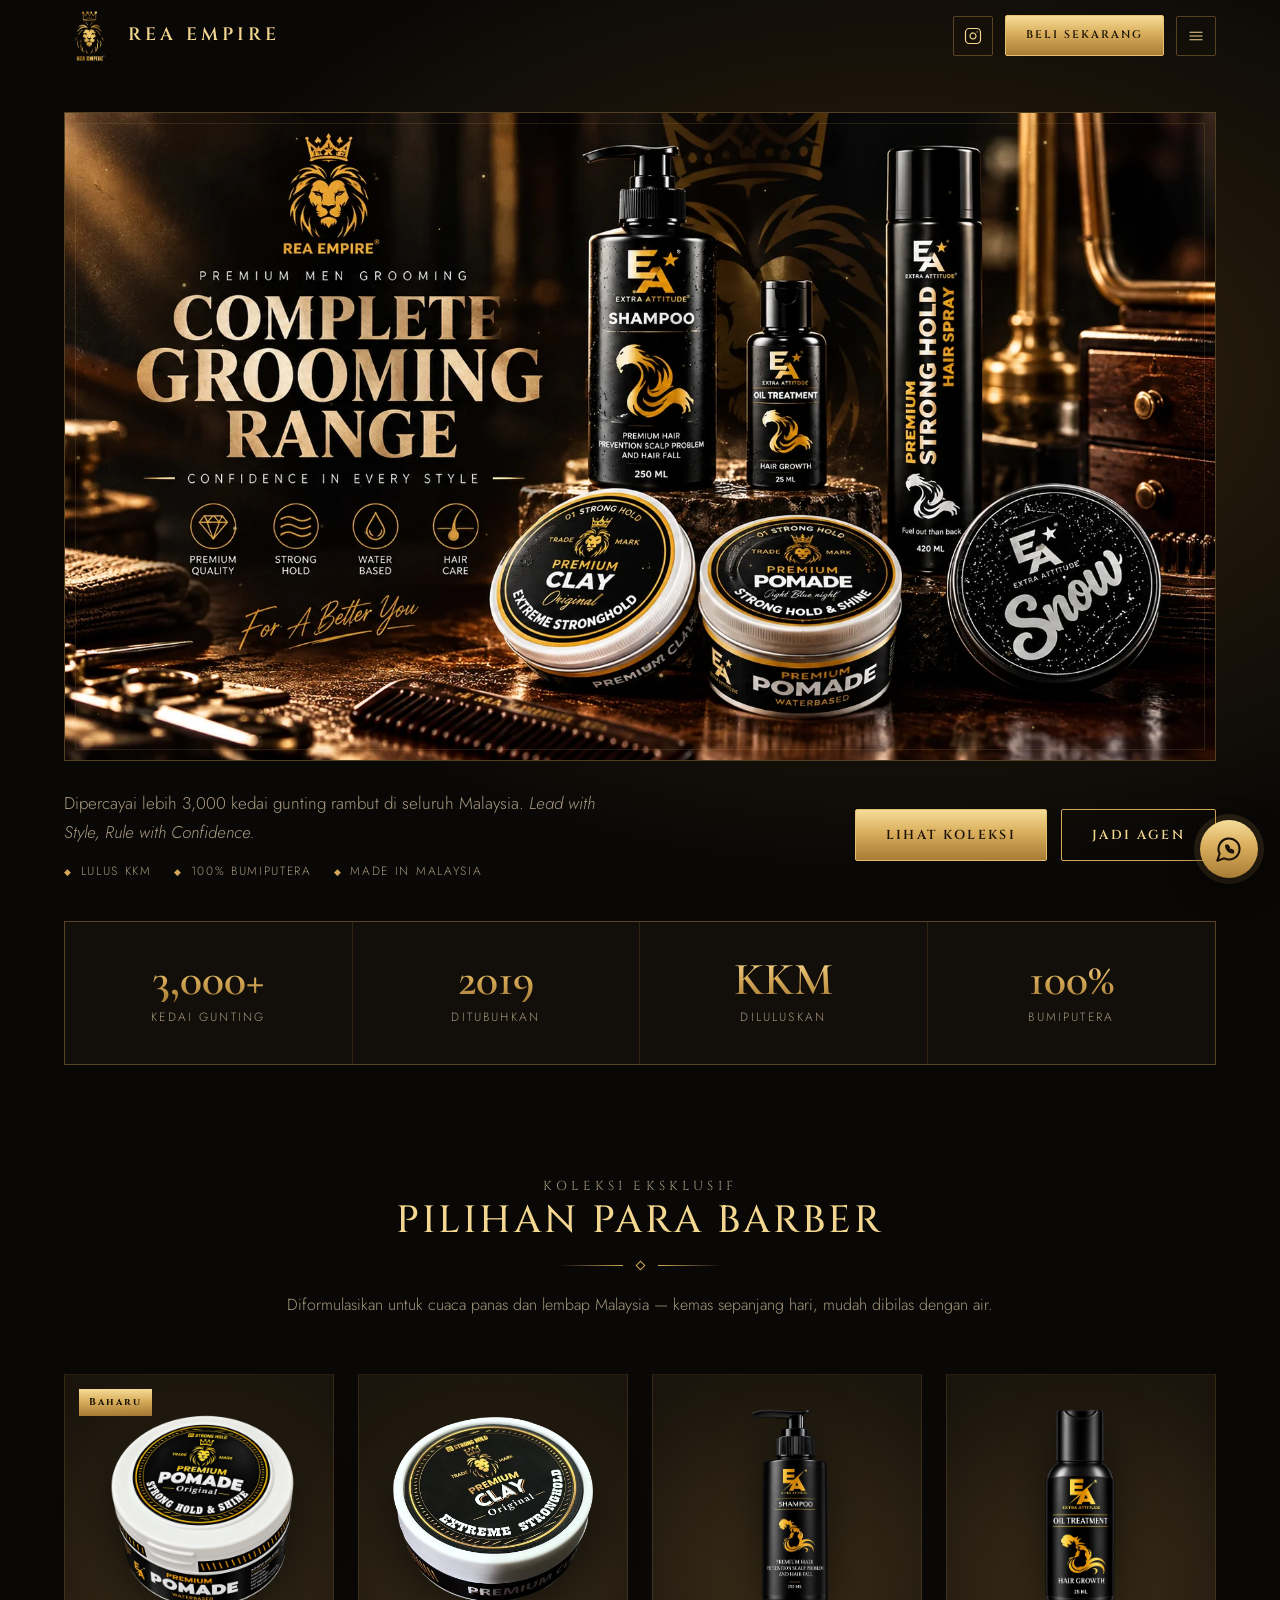
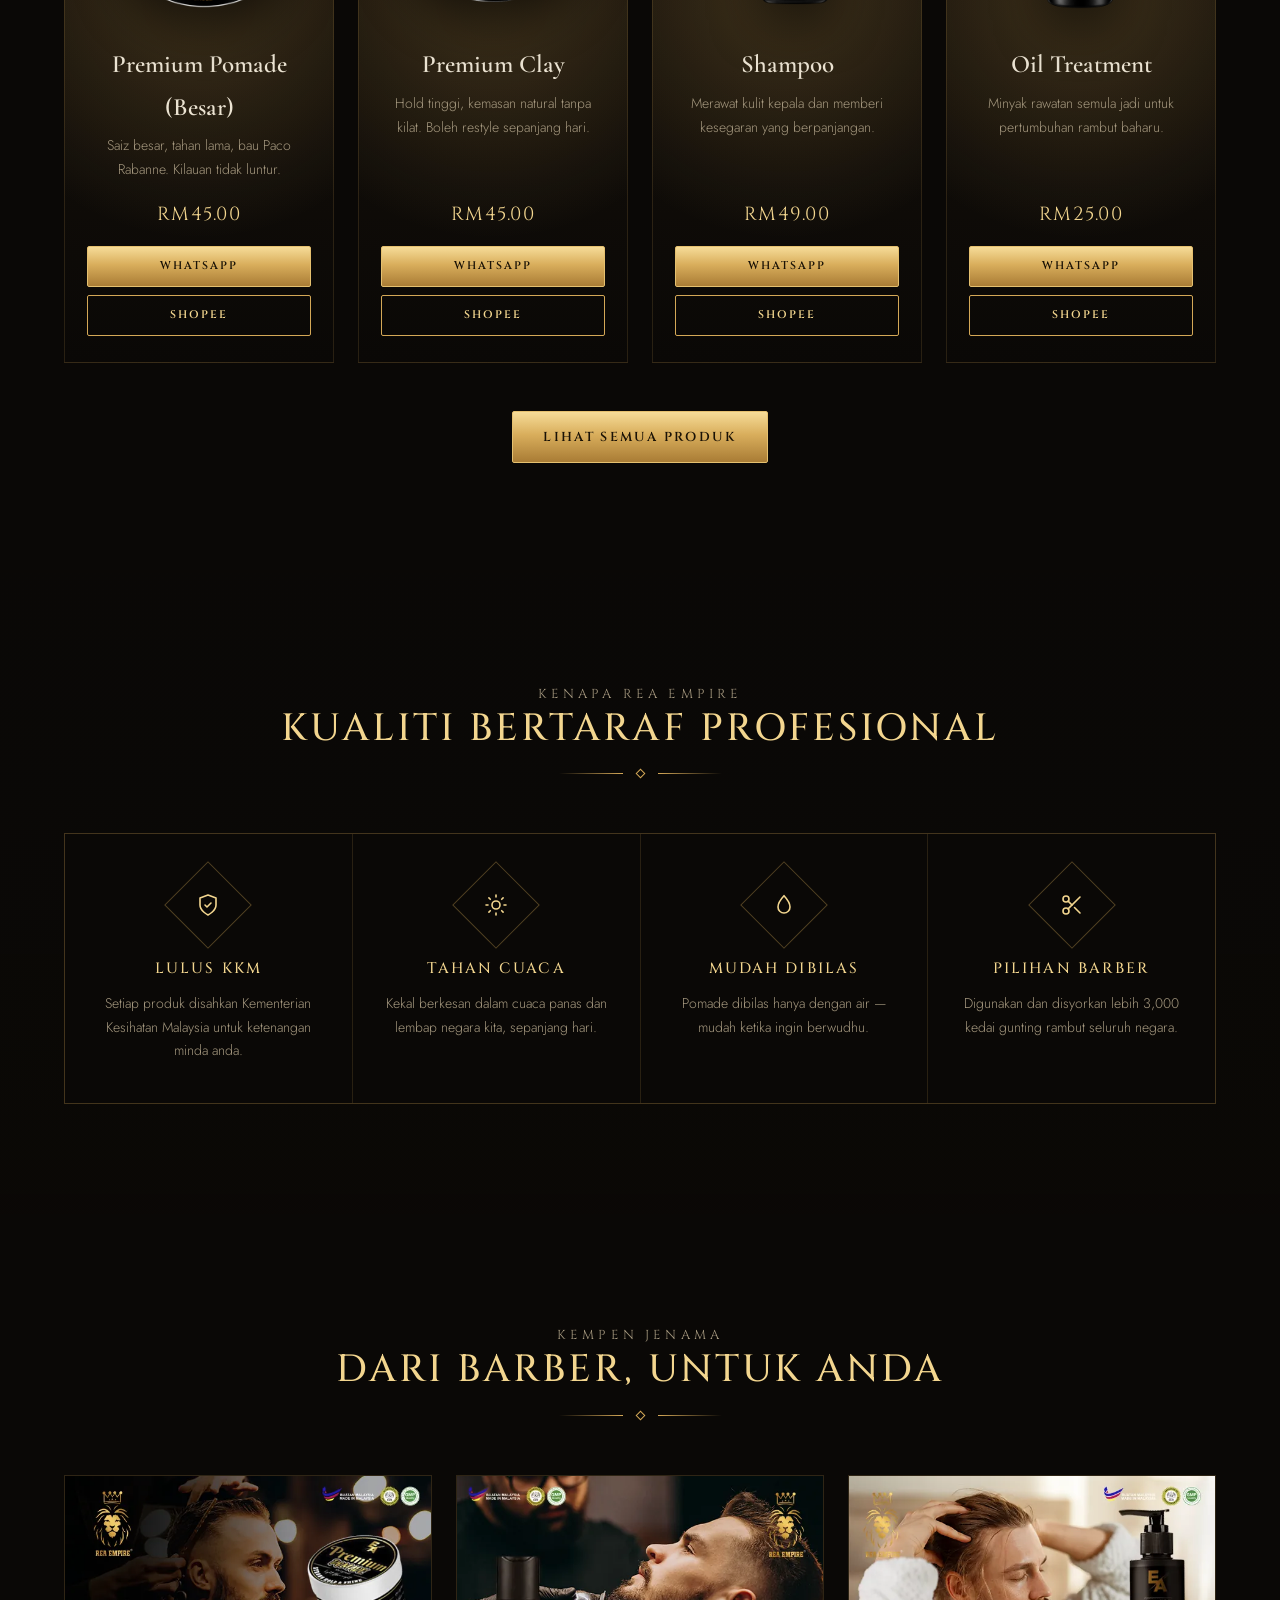
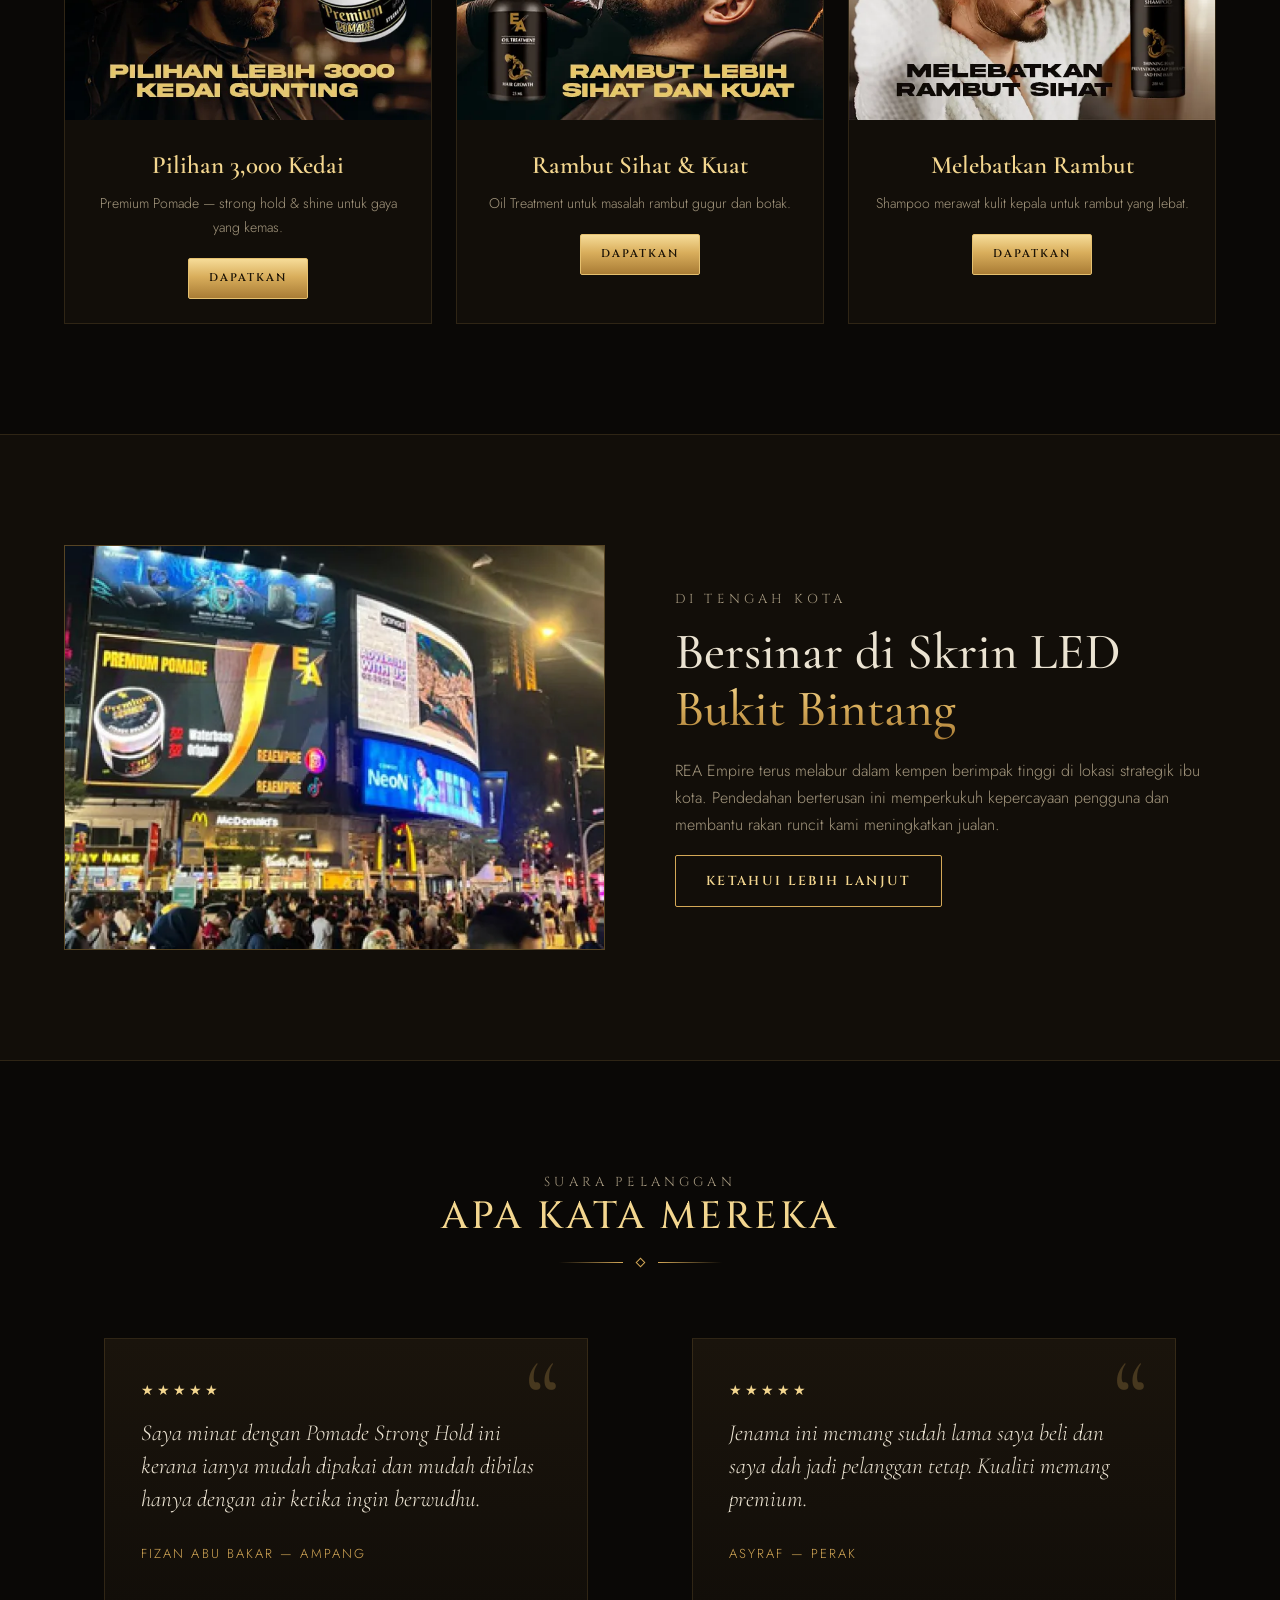
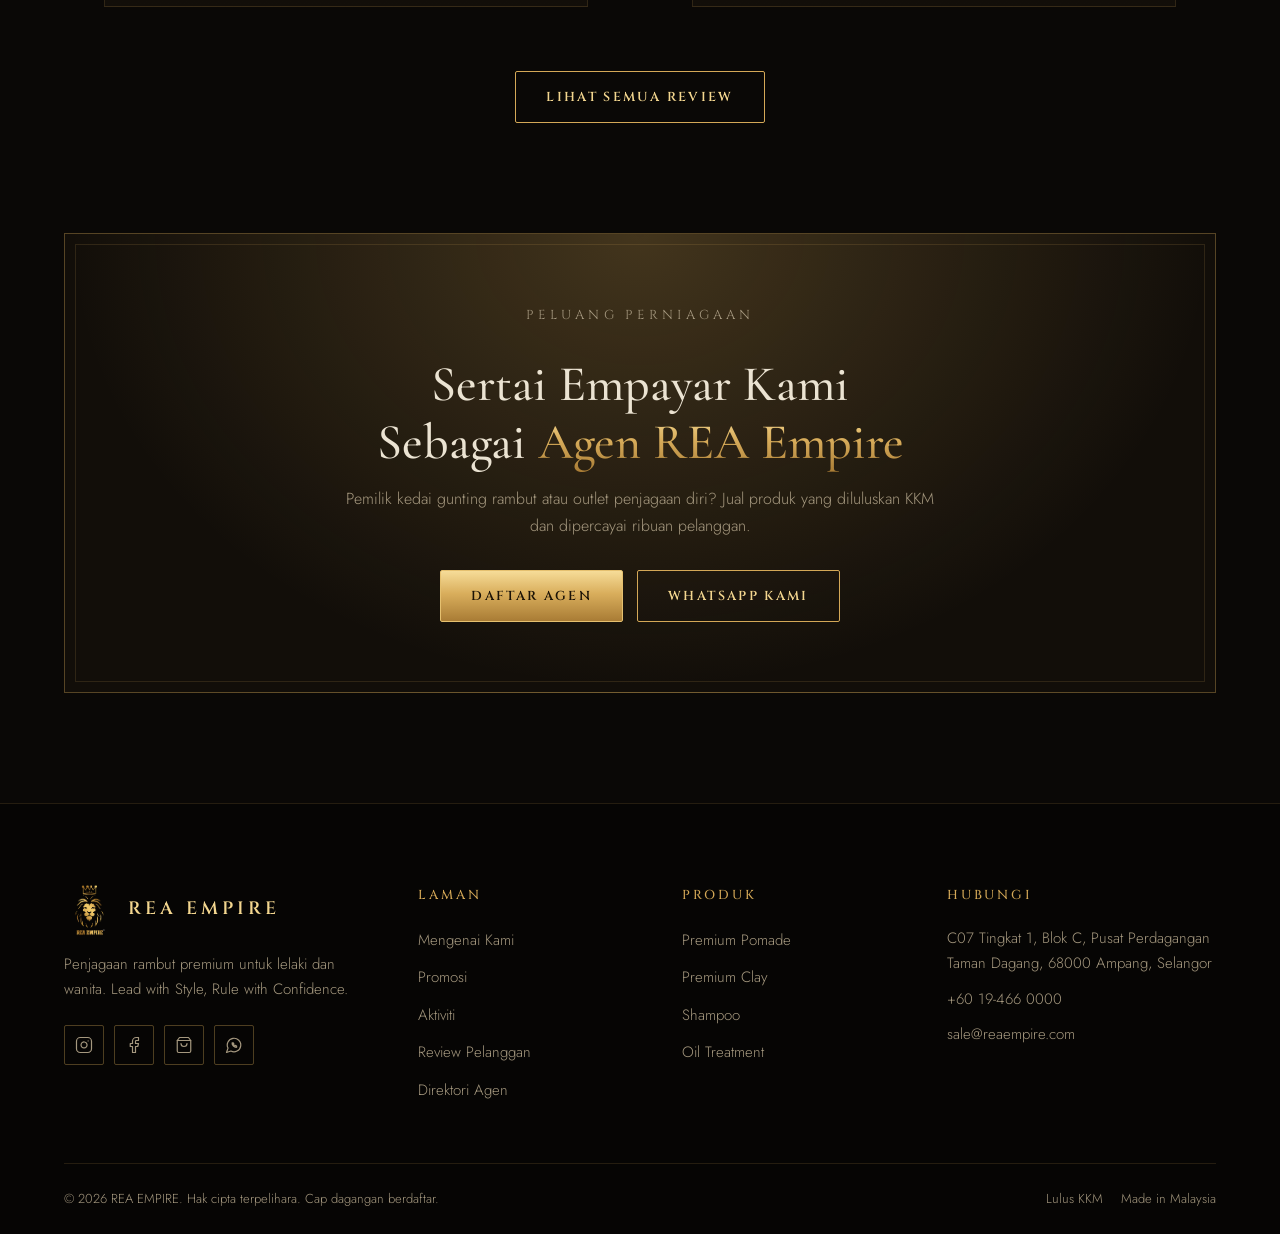
==== index.html @ 698d2e2b "Launch REA Empire luxury website Static black-and-gold site: 9 pages (Utama, Mengenai Kami, Produk, " ====
<!DOCTYPE html>
<html lang="ms">
<head>
  <meta charset="utf-8">
  <meta name="viewport" content="width=device-width, initial-scale=1">
  <title>REA Empire — Penjagaan Rambut Premium Lelaki &amp; Wanita</title>
  <meta name="description" content="REA Empire: pomade, clay, syampu dan minyak rawatan rambut premium, diluluskan KKM dan dipercayai lebih 3,000 kedai gunting rambut di seluruh Malaysia.">
  <meta property="og:type" content="website">
  <meta property="og:title" content="REA Empire — Lead with Style, Rule with Confidence">
  <meta property="og:description" content="Penjagaan rambut premium yang dipercayai lebih 3,000 kedai gunting rambut di seluruh Malaysia.">
  <meta property="og:image" content="https://rea-empire.vercel.app/assets/img/share-grooming-range.jpg">
  <meta property="og:image:width" content="1200">
  <meta property="og:image:height" content="675">
  <link rel="icon" href="assets/img/logo-transparent-01.webp">
  <link rel="preconnect" href="https://fonts.googleapis.com">
  <link rel="preconnect" href="https://fonts.gstatic.com" crossorigin>
  <link href="https://fonts.googleapis.com/css2?family=Cinzel:wght@400;500;600;700&family=Cormorant+Garamond:ital,wght@0,500;0,600;1,500&family=Jost:wght@300;400;500&display=swap" rel="stylesheet">
  <link rel="stylesheet" href="assets/css/style.css?v=17">
</head>
<body>
  <a class="skip-link" href="#main">Langkau ke kandungan</a>

  <header class="site-header">
    <div class="container header-inner">
      <a class="brand" href="index.html" aria-label="REA Empire — Laman Utama">
        <img src="assets/img/logo-transparent-01.webp" alt="" width="52" height="52">
        <span class="brand-name">REA EMPIRE</span>
      </a>
      <nav class="main-nav" aria-label="Menu utama">
        <ul>
          <li><a href="index.html">Utama</a></li>
          <li><a href="mengenai-kami.html">Mengenai Kami</a></li>
          <li><a href="produk.html">Produk</a></li>
          <li><a href="promosi.html">Promosi</a></li>
          <li><a href="aktiviti.html">Aktiviti</a></li>
          <li><a href="review-pelanggan.html">Review</a></li>
          <li><a href="direktori-agen.html">Agen</a></li>
          <li><a href="hubungikami.html">Hubungi</a></li>
        </ul>
      </nav>
      <div class="header-actions">
        <a class="icon-btn hide-sm" href="https://instagram.com/reaempire" target="_blank" rel="noopener" aria-label="Instagram">
          <svg viewBox="0 0 24 24" fill="none" stroke="currentColor" stroke-width="1.6" stroke-linecap="round" stroke-linejoin="round"><rect x="2" y="2" width="20" height="20" rx="5"/><path d="M16 11.37A4 4 0 1 1 12.63 8 4 4 0 0 1 16 11.37z"/><line x1="17.5" y1="6.5" x2="17.51" y2="6.5"/></svg>
        </a>
        <a class="btn btn-gold btn-sm hide-sm" href="produk.html">Beli Sekarang</a>
        <button class="icon-btn nav-toggle" aria-label="Buka menu" aria-expanded="false">
          <svg viewBox="0 0 24 24" fill="none" stroke="currentColor" stroke-width="1.6" stroke-linecap="round"><line x1="4" y1="7" x2="20" y2="7"/><line x1="4" y1="12" x2="20" y2="12"/><line x1="4" y1="17" x2="20" y2="17"/></svg>
        </button>
      </div>
    </div>
  </header>

  <main id="main">
    <!-- Hero -->
    <section class="hero">
      <div class="container">
        <h1 class="sr-only">REA Empire — Gaya Premium, Keyakinan Diraja</h1>
        <div class="hero-frame hero-poster">
          <img src="assets/img/hero-grooming-range.webp"
            srcset="assets/img/hero-grooming-range-900.webp 900w, assets/img/hero-grooming-range.webp 1672w"
            sizes="(max-width: 1248px) 100vw, 1200px" width="1672" height="941"
            alt="REA Empire Complete Grooming Range — Shampoo, Oil Treatment, Hair Spray, Premium Clay, Premium Pomade dan Snow" fetchpriority="high">
          <canvas class="sparkles" aria-hidden="true"></canvas>
        </div>
        <div class="hero-bar">
          <div>
            <p class="hero-lead">Dipercayai lebih 3,000 kedai gunting rambut di seluruh Malaysia. <em>Lead with Style, Rule with Confidence.</em></p>
            <div class="hero-badges">
              <span>Lulus KKM</span>
              <span>100% Bumiputera</span>
              <span>Made in Malaysia</span>
            </div>
          </div>
          <div class="hero-cta">
            <a class="btn btn-gold" href="produk.html">Lihat Koleksi</a>
            <a class="btn btn-outline" href="direktori-agen.html">Jadi Agen</a>
          </div>
        </div>
      </div>
    </section>

    <!-- Stats -->
    <div class="container stats-wrap">
      <div class="stats reveal">
        <div class="stat"><strong class="gold-text">3,000+</strong><span>Kedai Gunting</span></div>
        <div class="stat"><strong class="gold-text">2019</strong><span>Ditubuhkan</span></div>
        <div class="stat"><strong class="gold-text">KKM</strong><span>Diluluskan</span></div>
        <div class="stat"><strong class="gold-text">100%</strong><span>Bumiputera</span></div>
      </div>
    </div>

    <!-- Featured collection -->
    <section class="section">
      <div class="container">
        <div class="section-head reveal">
          <p class="eyebrow">Koleksi Eksklusif</p>
          <h2 class="section-title">Pilihan Para Barber</h2>
          <div class="divider"><span></span></div>
          <p>Diformulasikan untuk cuaca panas dan lembap Malaysia — kemas sepanjang hari, mudah dibilas dengan air.</p>
        </div>
        <div class="product-grid">
          <article class="product-card reveal">
            <span class="tag-new">Baharu</span>
            <div class="product-media"><img src="assets/img/products/premium-pomade-new.webp" alt="Premium Pomade (Besar)" loading="lazy"></div>
            <div class="product-body">
              <h3>Premium Pomade (Besar)</h3>
              <p>Saiz besar, tahan lama, bau Paco Rabanne. Kilauan tidak luntur.</p>
              <div class="price">RM45.00</div>
              <div class="buy-stack">
                <a class="btn btn-gold btn-sm" data-product="Premium Pomade (Besar)|RM45.00">WhatsApp</a>
                <a class="btn btn-outline btn-sm" href="https://shopee.com.my/reaempire" data-shopee="premium-pomade-new">Shopee</a>
              </div>
            </div>
          </article>
          <article class="product-card reveal">
            <div class="product-media"><img src="assets/img/products/ea-premium-clay.webp" alt="Premium Clay" loading="lazy"></div>
            <div class="product-body">
              <h3>Premium Clay</h3>
              <p>Hold tinggi, kemasan natural tanpa kilat. Boleh restyle sepanjang hari.</p>
              <div class="price">RM45.00</div>
              <div class="buy-stack">
                <a class="btn btn-gold btn-sm" data-product="Premium Clay|RM45.00">WhatsApp</a>
                <a class="btn btn-outline btn-sm" href="https://shopee.com.my/reaempire" data-shopee="ea-premium-clay">Shopee</a>
              </div>
            </div>
          </article>
          <article class="product-card reveal">
            <div class="product-media"><img src="assets/img/products/ea-shampoo.webp" alt="Shampoo" loading="lazy"></div>
            <div class="product-body">
              <h3>Shampoo</h3>
              <p>Merawat kulit kepala dan memberi kesegaran yang berpanjangan.</p>
              <div class="price">RM49.00</div>
              <div class="buy-stack">
                <a class="btn btn-gold btn-sm" data-product="Shampoo|RM49.00">WhatsApp</a>
                <a class="btn btn-outline btn-sm" href="https://shopee.com.my/reaempire" data-shopee="ea-shampoo">Shopee</a>
              </div>
            </div>
          </article>
          <article class="product-card reveal">
            <div class="product-media"><img src="assets/img/products/ea-oil-treatment.webp" alt="Oil Treatment" loading="lazy"></div>
            <div class="product-body">
              <h3>Oil Treatment</h3>
              <p>Minyak rawatan semula jadi untuk pertumbuhan rambut baharu.</p>
              <div class="price">RM25.00</div>
              <div class="buy-stack">
                <a class="btn btn-gold btn-sm" data-product="Oil Treatment|RM25.00">WhatsApp</a>
                <a class="btn btn-outline btn-sm" href="https://shopee.com.my/reaempire" data-shopee="ea-oil-treatment">Shopee</a>
              </div>
            </div>
          </article>
        </div>
        <div class="center mt-48"><a class="btn btn-gold" href="produk.html">Lihat Semua Produk</a></div>
      </div>
    </section>

    <!-- Why REA Empire -->
    <section class="section section-texture">
      <div class="container">
        <div class="section-head reveal">
          <p class="eyebrow">Kenapa REA Empire</p>
          <h2 class="section-title">Kualiti Bertaraf Profesional</h2>
          <div class="divider"><span></span></div>
        </div>
        <div class="features reveal">
          <div class="feature">
            <div class="feature-icon"><svg viewBox="0 0 24 24" fill="none" stroke="currentColor" stroke-width="1.6" stroke-linecap="round" stroke-linejoin="round"><path d="M12 22s8-4 8-10V5l-8-3-8 3v7c0 6 8 10 8 10z"/><path d="m9 12 2 2 4-4"/></svg></div>
            <h3>Lulus KKM</h3>
            <p>Setiap produk disahkan Kementerian Kesihatan Malaysia untuk ketenangan minda anda.</p>
          </div>
          <div class="feature">
            <div class="feature-icon"><svg viewBox="0 0 24 24" fill="none" stroke="currentColor" stroke-width="1.6" stroke-linecap="round" stroke-linejoin="round"><circle cx="12" cy="12" r="4"/><path d="M12 2v2M12 20v2M4.9 4.9l1.4 1.4M17.7 17.7l1.4 1.4M2 12h2M20 12h2M4.9 19.1l1.4-1.4M17.7 6.3l1.4-1.4"/></svg></div>
            <h3>Tahan Cuaca</h3>
            <p>Kekal berkesan dalam cuaca panas dan lembap negara kita, sepanjang hari.</p>
          </div>
          <div class="feature">
            <div class="feature-icon"><svg viewBox="0 0 24 24" fill="none" stroke="currentColor" stroke-width="1.6" stroke-linecap="round" stroke-linejoin="round"><path d="M12 2.7s6 6.4 6 11.3a6 6 0 0 1-12 0c0-4.9 6-11.3 6-11.3z"/></svg></div>
            <h3>Mudah Dibilas</h3>
            <p>Pomade dibilas hanya dengan air — mudah ketika ingin berwudhu.</p>
          </div>
          <div class="feature">
            <div class="feature-icon"><svg viewBox="0 0 24 24" fill="none" stroke="currentColor" stroke-width="1.6" stroke-linecap="round" stroke-linejoin="round"><circle cx="6" cy="6" r="3"/><circle cx="6" cy="18" r="3"/><line x1="20" y1="4" x2="8.1" y2="15.9"/><line x1="14.5" y1="14.5" x2="20" y2="20"/><line x1="8.1" y1="8.1" x2="12" y2="12"/></svg></div>
            <h3>Pilihan Barber</h3>
            <p>Digunakan dan disyorkan lebih 3,000 kedai gunting rambut seluruh negara.</p>
          </div>
        </div>
      </div>
    </section>

    <!-- Campaign showcase -->
    <section class="section">
      <div class="container">
        <div class="section-head reveal">
          <p class="eyebrow">Kempen Jenama</p>
          <h2 class="section-title">Dari Barber, Untuk Anda</h2>
          <div class="divider"><span></span></div>
        </div>
        <div class="showcase-grid">
          <article class="tile reveal">
            <div class="tile-media"><img src="assets/img/web-adsartboard-1.webp" alt="Premium Pomade — pilihan lebih 3000 kedai gunting" loading="lazy"></div>
            <div class="tile-body">
              <h3>Pilihan 3,000 Kedai</h3>
              <p>Premium Pomade — strong hold &amp; shine untuk gaya yang kemas.</p>
              <a class="btn btn-gold btn-sm" data-product="Premium Pomade (Besar)|RM45.00">Dapatkan</a>
            </div>
          </article>
          <article class="tile reveal">
            <div class="tile-media"><img src="assets/img/web-adsartboard-1-copy.webp" alt="Oil Treatment — rambut lebih sihat dan kuat" loading="lazy"></div>
            <div class="tile-body">
              <h3>Rambut Sihat &amp; Kuat</h3>
              <p>Oil Treatment untuk masalah rambut gugur dan botak.</p>
              <a class="btn btn-gold btn-sm" data-product="Oil Treatment|RM25.00">Dapatkan</a>
            </div>
          </article>
          <article class="tile reveal">
            <div class="tile-media"><img src="assets/img/web-adsartboard-1-copy-2.webp" alt="Shampoo — melebatkan rambut sihat" loading="lazy"></div>
            <div class="tile-body">
              <h3>Melebatkan Rambut</h3>
              <p>Shampoo merawat kulit kepala untuk rambut yang lebat.</p>
              <a class="btn btn-gold btn-sm" data-product="Shampoo|RM49.00">Dapatkan</a>
            </div>
          </article>
        </div>
      </div>
    </section>

    <!-- Bukit Bintang -->
    <section class="section section-alt">
      <div class="container split">
        <div class="split-media reveal">
          <img src="assets/img/artboard-1-copy-14.webp" alt="Iklan REA Empire di skrin LED Bukit Bintang" loading="lazy">
        </div>
        <div class="reveal">
          <p class="eyebrow">Di Tengah Kota</p>
          <h2>Bersinar di Skrin LED <span class="gold-text">Bukit Bintang</span></h2>
          <p>REA Empire terus melabur dalam kempen berimpak tinggi di lokasi strategik ibu kota. Pendedahan berterusan ini memperkukuh kepercayaan pengguna dan membantu rakan runcit kami meningkatkan jualan.</p>
          <a class="btn btn-outline" href="promosi.html">Ketahui Lebih Lanjut</a>
        </div>
      </div>
    </section>

    <!-- Testimonials -->
    <section class="section">
      <div class="container">
        <div class="section-head reveal">
          <p class="eyebrow">Suara Pelanggan</p>
          <h2 class="section-title">Apa Kata Mereka</h2>
          <div class="divider"><span></span></div>
        </div>
        <div class="testimonial-grid">
          <figure class="testimonial reveal">
            <div class="stars" aria-label="5 bintang">★★★★★</div>
            <blockquote>Saya minat dengan Pomade Strong Hold ini kerana ianya mudah dipakai dan mudah dibilas hanya dengan air ketika ingin berwudhu.</blockquote>
            <cite>Fizan Abu Bakar — Ampang</cite>
          </figure>
          <figure class="testimonial reveal">
            <div class="stars" aria-label="5 bintang">★★★★★</div>
            <blockquote>Jenama ini memang sudah lama saya beli dan saya dah jadi pelanggan tetap. Kualiti memang premium.</blockquote>
            <cite>Asyraf — Perak</cite>
          </figure>
        </div>
        <div class="center mt-48"><a class="btn btn-outline" href="review-pelanggan.html">Lihat Semua Review</a></div>
      </div>
    </section>

    <!-- Agent CTA -->
    <section class="section" style="padding-top:0">
      <div class="container">
        <div class="cta-band reveal">
          <p class="eyebrow">Peluang Perniagaan</p>
          <h2>Sertai Empayar Kami<br>Sebagai <span class="gold-text">Agen REA Empire</span></h2>
          <p>Pemilik kedai gunting rambut atau outlet penjagaan diri? Jual produk yang diluluskan KKM dan dipercayai ribuan pelanggan.</p>
          <div class="hero-cta">
            <a class="btn btn-gold" href="direktori-agen.html">Daftar Agen</a>
            <a class="btn btn-outline" href="https://wa.me/60194660000" target="_blank" rel="noopener">WhatsApp Kami</a>
          </div>
        </div>
      </div>
    </section>
  </main>

  <footer class="site-footer">
    <div class="container">
      <div class="footer-grid">
        <div class="footer-about">
          <a class="brand" href="index.html">
            <img src="assets/img/logo-transparent-01.webp" alt="" width="52" height="52">
            <span class="brand-name">REA EMPIRE</span>
          </a>
          <p>Penjagaan rambut premium untuk lelaki dan wanita. Lead with Style, Rule with Confidence.</p>
          <div class="socials">
            <a class="icon-btn" href="https://instagram.com/reaempire" target="_blank" rel="noopener" aria-label="Instagram"><svg viewBox="0 0 24 24" fill="none" stroke="currentColor" stroke-width="1.6" stroke-linecap="round" stroke-linejoin="round"><rect x="2" y="2" width="20" height="20" rx="5"/><path d="M16 11.37A4 4 0 1 1 12.63 8 4 4 0 0 1 16 11.37z"/><line x1="17.5" y1="6.5" x2="17.51" y2="6.5"/></svg></a>
            <a class="icon-btn" href="https://facebook.com/share/18JDNYexbV/?mibextid=wwXIfr" target="_blank" rel="noopener" aria-label="Facebook"><svg viewBox="0 0 24 24" fill="none" stroke="currentColor" stroke-width="1.6" stroke-linecap="round" stroke-linejoin="round"><path d="M18 2h-3a5 5 0 0 0-5 5v3H7v4h3v8h4v-8h3l1-4h-4V7a1 1 0 0 1 1-1h3z"/></svg></a>
            <a class="icon-btn" href="https://shopee.com.my/reaempire" target="_blank" rel="noopener" aria-label="Shopee"><svg viewBox="0 0 24 24" fill="none" stroke="currentColor" stroke-width="1.6" stroke-linecap="round" stroke-linejoin="round"><path d="M6 2 3 6v14a2 2 0 0 0 2 2h14a2 2 0 0 0 2-2V6l-3-4Z"/><line x1="3" y1="6" x2="21" y2="6"/><path d="M16 10a4 4 0 0 1-8 0"/></svg></a>
            <a class="icon-btn" href="https://wa.me/60194660000" target="_blank" rel="noopener" aria-label="WhatsApp"><svg viewBox="0 0 24 24" fill="none" stroke="currentColor" stroke-width="1.6" stroke-linecap="round" stroke-linejoin="round"><path d="M7.9 20A9 9 0 1 0 4 16.1L2 22Z"/><path d="M9.5 9.5c.3 1.6 1.4 3.1 3 4l1-1 2 1v1.5c-3 .5-6.5-3-6-6h1.5l1 2z"/></svg></a>
          </div>
        </div>
        <div>
          <h4>Laman</h4>
          <ul>
            <li><a href="mengenai-kami.html">Mengenai Kami</a></li>
            <li><a href="promosi.html">Promosi</a></li>
            <li><a href="aktiviti.html">Aktiviti</a></li>
            <li><a href="review-pelanggan.html">Review Pelanggan</a></li>
            <li><a href="direktori-agen.html">Direktori Agen</a></li>
          </ul>
        </div>
        <div>
          <h4>Produk</h4>
          <ul>
            <li><a href="produk.html#premium-pomade-new">Premium Pomade</a></li>
            <li><a href="produk.html#ea-premium-clay">Premium Clay</a></li>
            <li><a href="produk.html#ea-shampoo">Shampoo</a></li>
            <li><a href="produk.html#ea-oil-treatment">Oil Treatment</a></li>
          </ul>
        </div>
        <div>
          <h4>Hubungi</h4>
          <ul class="footer-contact">
            <li>C07 Tingkat 1, Blok C, Pusat Perdagangan Taman Dagang, 68000 Ampang, Selangor</li>
            <li><a href="tel:+60194660000">+60 19-466 0000</a></li>
            <li><a href="mailto:sale@reaempire.com">sale@reaempire.com</a></li>
          </ul>
        </div>
      </div>
      <div class="footer-bottom">
        <span>© <span data-year>2025</span> REA EMPIRE. Hak cipta terpelihara. Cap dagangan berdaftar.</span>
        <span class="footer-badges"><span>Lulus KKM</span><span>Made in Malaysia</span></span>
      </div>
    </div>
  </footer>

  <nav class="tab-bar" aria-label="Navigasi aplikasi">
    <a href="index.html" data-tab="index"><svg viewBox="0 0 24 24" fill="none" stroke="currentColor" stroke-width="1.7" stroke-linecap="round" stroke-linejoin="round"><path d="M3 10.5 12 3l9 7.5V20a1 1 0 0 1-1 1h-5v-6h-6v6H4a1 1 0 0 1-1-1z"/></svg><span>Utama</span></a>
    <a href="produk.html" data-tab="produk"><svg viewBox="0 0 24 24" fill="none" stroke="currentColor" stroke-width="1.7" stroke-linecap="round" stroke-linejoin="round"><path d="M6 2 3 6v14a2 2 0 0 0 2 2h14a2 2 0 0 0 2-2V6l-3-4Z"/><line x1="3" y1="6" x2="21" y2="6"/><path d="M16 10a4 4 0 0 1-8 0"/></svg><span>Produk</span></a>
    <a class="tab-cta" href="https://wa.me/60194660000" target="_blank" rel="noopener" aria-label="WhatsApp"><span class="tab-cta-icon"><svg viewBox="0 0 24 24" fill="none" stroke="currentColor" stroke-width="1.7" stroke-linecap="round" stroke-linejoin="round"><path d="M7.9 20A9 9 0 1 0 4 16.1L2 22Z"/><path d="M9.5 9.5c.3 1.6 1.4 3.1 3 4l1-1 2 1v1.5c-3 .5-6.5-3-6-6h1.5l1 2z"/></svg></span><span>Beli</span></a>
    <a href="review-pelanggan.html" data-tab="review-pelanggan"><svg viewBox="0 0 24 24" fill="none" stroke="currentColor" stroke-width="1.7" stroke-linecap="round" stroke-linejoin="round"><path d="m12 2 3.1 6.3 6.9 1-5 4.9 1.2 6.8L12 17.8 5.8 21l1.2-6.8-5-4.9 6.9-1z"/></svg><span>Review</span></a>
    <button type="button" class="tab-menu" aria-label="Menu lain"><svg viewBox="0 0 24 24" fill="none" stroke="currentColor" stroke-width="1.7" stroke-linecap="round" stroke-linejoin="round"><circle cx="5" cy="12" r="1.3"/><circle cx="12" cy="12" r="1.3"/><circle cx="19" cy="12" r="1.3"/></svg><span>Menu</span></button>
  </nav>

  <a class="wa-float" href="https://wa.me/60194660000" target="_blank" rel="noopener" aria-label="WhatsApp REA Empire">
    <svg viewBox="0 0 24 24" fill="none" stroke="currentColor" stroke-width="1.8" stroke-linecap="round" stroke-linejoin="round"><path d="M7.9 20A9 9 0 1 0 4 16.1L2 22Z"/><path d="M9.5 9.5c.3 1.6 1.4 3.1 3 4l1-1 2 1v1.5c-3 .5-6.5-3-6-6h1.5l1 2z"/></svg>
  </a>

  <script src="assets/js/main.js?v=9"></script>
</body>
</html>
---- assets/css/style.css ----
/* REA EMPIRE — luxury black & gold theme */

:root {
  --bg: #0a0806;
  --bg-2: #120e09;
  --bg-3: #1a140c;
  --line: rgba(212, 168, 87, 0.35);
  --line-soft: rgba(212, 168, 87, 0.15);
  --gold: #d4a857;
  --gold-light: #f3d68f;
  --gold-dark: #9c7533;
  --gold-grad: linear-gradient(180deg, #f6dc98 0%, #d9ae5c 45%, #a97c35 100%);
  --text: #ebe3d2;
  --muted: #a5987f;
  --font-display: "Cormorant Garamond", Georgia, serif;
  --font-title: "Cinzel", Georgia, serif;
  --font-body: "Jost", "Helvetica Neue", Arial, sans-serif;
  --container: 1200px;
  --header-h: 84px;
  --radius: 2px;
}

*, *::before, *::after { box-sizing: border-box; }

html { scroll-behavior: smooth; }

body {
  margin: 0;
  background: var(--bg);
  color: var(--text);
  font-family: var(--font-body);
  font-size: 16px;
  font-weight: 300;
  line-height: 1.7;
  -webkit-font-smoothing: antialiased;
  overflow-x: hidden;
}

img { max-width: 100%; display: block; }
[hidden] { display: none !important; }
a { color: inherit; text-decoration: none; }
button, input, textarea, select { font: inherit; color: inherit; }

.container {
  width: 100%;
  max-width: var(--container);
  margin: 0 auto;
  padding: 0 24px;
}

.skip-link {
  position: absolute; left: -9999px; top: 0;
  background: var(--gold); color: #000; padding: 8px 16px; z-index: 100;
}
.skip-link:focus { left: 16px; }

/* ---------- Typography ---------- */

.eyebrow {
  font-family: var(--font-title);
  font-size: 13px;
  letter-spacing: 0.32em;
  text-transform: uppercase;
  color: var(--gold);
  margin: 0 0 14px;
}

.section-title {
  font-family: var(--font-title);
  font-weight: 500;
  font-size: clamp(26px, 3.4vw, 38px);
  letter-spacing: 0.08em;
  text-transform: uppercase;
  color: var(--gold-light);
  margin: 0 0 16px;
  line-height: 1.25;
}

.section-head { text-align: center; max-width: 720px; margin: 0 auto 56px; }
.section-head p { color: var(--muted); margin: 0; }

.divider {
  display: flex; align-items: center; justify-content: center; gap: 14px;
  margin: 18px auto 22px; color: var(--gold);
}
.divider::before, .divider::after {
  content: ""; width: 64px; height: 1px;
  background: linear-gradient(90deg, transparent, var(--gold));
}
.divider::after { transform: scaleX(-1); }
.divider span { width: 7px; height: 7px; transform: rotate(45deg); border: 1px solid var(--gold); }

.gold-text {
  background: var(--gold-grad);
  -webkit-background-clip: text; background-clip: text;
  color: transparent;
}

/* ---------- Buttons ---------- */

.btn {
  display: inline-flex; align-items: center; justify-content: center; gap: 10px;
  padding: 14px 30px;
  font-family: var(--font-title);
  font-size: 13px;
  font-weight: 600;
  letter-spacing: 0.18em;
  text-transform: uppercase;
  border: 1px solid var(--gold);
  border-radius: var(--radius);
  cursor: pointer;
  transition: transform .25s ease, box-shadow .25s ease, background .25s ease, color .25s ease;
}
.btn-gold { background: var(--gold-grad); color: #1a1206; border-color: #e5c06f; }
.btn-gold:hover { transform: translateY(-2px); box-shadow: 0 10px 30px rgba(212, 168, 87, 0.35); }
.btn-outline { background: transparent; color: var(--gold-light); }
.btn-outline:hover { background: rgba(212, 168, 87, 0.12); }
.btn-sm { padding: 10px 20px; font-size: 11px; }
.btn svg { width: 18px; height: 18px; flex: none; }

/* ---------- Header ---------- */

.site-header {
  position: fixed; inset: 0 0 auto 0; z-index: 50;
  height: var(--header-h);
  transition: background .3s ease, border-color .3s ease;
  border-bottom: 1px solid transparent;
}
.site-header.scrolled {
  background: rgba(10, 8, 6, 0.92);
  backdrop-filter: blur(10px);
  border-bottom-color: var(--line-soft);
}
.header-inner {
  height: 100%;
  display: flex; align-items: center; justify-content: space-between; gap: 24px;
}
.brand { display: flex; align-items: center; gap: 12px; }
.brand img { width: 52px; height: 52px; object-fit: contain; }
.brand-name {
  font-family: var(--font-title); font-weight: 600;
  font-size: 18px; letter-spacing: 0.22em; color: var(--gold-light);
  white-space: nowrap;
}

.main-nav ul { list-style: none; margin: 0; padding: 0; display: flex; gap: 24px; }
.header-actions .btn { white-space: nowrap; }
.main-nav a {
  font-size: 13px; letter-spacing: 0.12em; text-transform: uppercase;
  color: var(--text); position: relative; padding: 6px 0; white-space: nowrap;
  transition: color .2s ease;
}
.main-nav a::after {
  content: ""; position: absolute; left: 0; right: 0; bottom: 0; height: 1px;
  background: var(--gold); transform: scaleX(0); transition: transform .3s ease;
}
.main-nav a:hover, .main-nav a.active { color: var(--gold-light); }
.main-nav a:hover::after, .main-nav a.active::after { transform: scaleX(1); }

.header-actions { display: flex; align-items: center; gap: 12px; }
.icon-btn {
  width: 40px; height: 40px; display: grid; place-items: center;
  border: 1px solid var(--line); border-radius: var(--radius); color: var(--gold-light);
  background: transparent; cursor: pointer; transition: background .2s ease;
}
.icon-btn:hover { background: rgba(212, 168, 87, 0.12); }
.icon-btn svg { width: 18px; height: 18px; }
.nav-toggle { display: none; }

/* ---------- Hero ---------- */

.hero {
  position: relative;
  padding: calc(var(--header-h) + 40px) 0 80px;
  background:
    radial-gradient(ellipse at 70% 40%, rgba(160, 110, 40, 0.28), transparent 60%),
    var(--bg);
  overflow: hidden;
}
.hero-frame {
  position: relative;
  border: 1px solid var(--line);
  min-height: 600px;
  display: grid; grid-template-columns: 1.05fr 1fr; align-items: center;
  overflow: hidden;
  background: linear-gradient(120deg, rgba(20, 15, 8, 0.95), rgba(30, 20, 8, 0.6));
}
.hero-frame::before {
  content: ""; position: absolute; inset: 10px; border: 1px solid var(--line-soft); pointer-events: none; z-index: 3;
}
.hero-copy { position: relative; z-index: 2; padding: 64px 56px; }
.hero h1 {
  font-family: var(--font-display);
  font-weight: 500;
  font-size: clamp(42px, 5vw, 72px);
  line-height: 1.05;
  margin: 0 0 22px;
  color: var(--text);
}
.hero h1 em { font-style: italic; display: block; }
.hero-lead { font-size: 18px; color: var(--muted); max-width: 460px; margin: 0 0 34px; }
.hero-cta { display: flex; flex-wrap: wrap; gap: 14px; }
.hero-media { position: absolute; inset: 0 0 0 38%; z-index: 1; }
.hero-media img { width: 100%; height: 100%; object-fit: cover; object-position: center; }
.hero-media::after {
  content: ""; position: absolute; inset: 0;
  background:
    linear-gradient(90deg, rgba(18, 13, 7, 1) 0%, rgba(18, 13, 7, 0.55) 30%, rgba(18, 13, 7, 0.05) 70%),
    linear-gradient(0deg, rgba(10, 8, 6, 0.75), transparent 40%);
}
.sparkles { position: absolute; inset: 0; width: 100%; height: 100%; z-index: 2; pointer-events: none; }

.hero-badges {
  display: flex; flex-wrap: wrap; gap: 22px; margin-top: 40px;
  font-size: 12px; letter-spacing: 0.14em; text-transform: uppercase; color: var(--muted);
}
.hero-badges span { display: inline-flex; align-items: center; gap: 8px; }
.hero-badges span::before { content: "◆"; color: var(--gold); font-size: 9px; }

/* Poster hero (homepage) */
.sr-only {
  position: absolute; width: 1px; height: 1px; padding: 0; margin: -1px;
  overflow: hidden; clip: rect(0 0 0 0); white-space: nowrap; border: 0;
}
.hero-poster { display: block; min-height: 0; background: var(--bg); }
.hero-poster img { width: 100%; height: auto; aspect-ratio: 1672 / 941; object-fit: cover; }
.hero-bar {
  display: flex; align-items: center; justify-content: space-between; gap: 32px;
  padding: 28px 0 0;
}
.hero-bar .hero-lead { margin: 0; max-width: 560px; font-size: 17px; }
.hero-bar .hero-badges { margin-top: 14px; }
.hero-bar .hero-cta { flex: none; }

/* Page hero (inner pages) */
.page-hero {
  position: relative;
  padding: calc(var(--header-h) + 90px) 0 90px;
  text-align: center;
  background-size: cover; background-position: center;
  border-bottom: 1px solid var(--line-soft);
  overflow: hidden;
}
.page-hero::before {
  content: ""; position: absolute; inset: 0;
  background: linear-gradient(180deg, rgba(10, 8, 6, 0.75), rgba(10, 8, 6, 0.92));
}
.page-hero .container { position: relative; z-index: 2; }
.page-hero h1 {
  font-family: var(--font-display); font-weight: 500;
  font-size: clamp(40px, 5.5vw, 68px); margin: 0; line-height: 1.1;
}
.page-hero p { color: var(--muted); max-width: 640px; margin: 0 auto; }
.breadcrumb { font-size: 12px; letter-spacing: 0.2em; text-transform: uppercase; color: var(--muted); margin-top: 18px; }
.breadcrumb a { color: var(--gold); }

/* ---------- Sections ---------- */

.section { padding: 110px 0; position: relative; }
.section-alt { background: var(--bg-2); border-top: 1px solid var(--line-soft); border-bottom: 1px solid var(--line-soft); }
.section-texture {
  background:
    linear-gradient(rgba(10, 8, 6, 0.88), rgba(10, 8, 6, 0.94)),
    url("../img/5798105.webp") center / cover fixed;
}

/* Stats */
.stats {
  display: grid; grid-template-columns: repeat(4, 1fr);
  border: 1px solid var(--line);
  background: var(--bg-2);
}
.stat { padding: 34px 20px; text-align: center; border-right: 1px solid var(--line-soft); }
.stat:last-child { border-right: 0; }
.stat strong {
  display: block; font-family: var(--font-display); font-weight: 600;
  font-size: 46px; line-height: 1;
}
.stat span { font-size: 12px; letter-spacing: 0.18em; text-transform: uppercase; color: var(--muted); }
.stats-wrap { margin-top: -40px; position: relative; z-index: 5; }

/* Product cards */
.product-grid { display: grid; grid-template-columns: repeat(4, 1fr); gap: 24px; }
.product-card {
  position: relative;
  border: 1px solid var(--line-soft);
  background:
    radial-gradient(circle at 50% 38%, rgba(212, 168, 87, 0.22), transparent 62%),
    linear-gradient(180deg, var(--bg-3), var(--bg));
  display: flex; flex-direction: column; text-align: center;
  transition: border-color .3s ease, transform .3s ease;
}
.product-card:hover { border-color: var(--gold); transform: translateY(-4px); }
.product-media {
  position: relative; aspect-ratio: 1 / 1; --pad: 34px;
}
.product-media img {
  position: absolute; inset: var(--pad);
  width: calc(100% - 2 * var(--pad)); height: calc(100% - 2 * var(--pad)); object-fit: contain;
  filter: drop-shadow(0 18px 24px rgba(0, 0, 0, 0.6));
  transition: transform .5s ease;
}
.product-card:hover .product-media img { transform: scale(1.06); }
.product-body { padding: 0 22px 26px; display: flex; flex-direction: column; flex: 1; }
.product-body h3 {
  font-family: var(--font-display); font-weight: 600; font-size: 25px; margin: 0 0 6px; color: var(--text);
}
.product-body p { color: var(--muted); font-size: 14px; margin: 0 0 16px; flex: 1; }
.price { font-family: var(--font-title); font-size: 19px; letter-spacing: 0.08em; color: var(--gold-light); margin-bottom: 16px; }
.buy-stack { display: grid; gap: 8px; }
.buy-row { display: flex; flex-wrap: wrap; gap: 12px; }

.tag-new {
  position: absolute; top: 14px; left: 14px;
  font-family: var(--font-title); font-size: 10px; font-weight: 700; letter-spacing: 0.2em;
  padding: 5px 10px; background: var(--gold-grad); color: #1a1206;
}

.filter-bar { display: flex; justify-content: center; flex-wrap: wrap; gap: 10px; margin-bottom: 44px; }
.filter-bar button {
  background: transparent; border: 1px solid var(--line-soft); padding: 10px 20px; cursor: pointer;
  font-size: 12px; letter-spacing: 0.16em; text-transform: uppercase; color: var(--muted);
}
.filter-bar button.active, .filter-bar button:hover { border-color: var(--gold); color: var(--gold-light); }

/* Product detail list (produk page) */
.product-row {
  display: grid; grid-template-columns: 1fr 1.2fr; gap: 60px; align-items: center;
  padding: 60px 0; border-bottom: 1px solid var(--line-soft);
}
.product-row:nth-child(even) .product-row-media { order: 2; }
.product-row-media {
  aspect-ratio: 1 / 1; border: 1px solid var(--line-soft); --pad: 60px;
  background: radial-gradient(circle at 50% 45%, rgba(212, 168, 87, 0.25), transparent 60%), var(--bg-2);
  position: relative;
}
.product-row-media img { position: absolute; inset: var(--pad); width: calc(100% - 2 * var(--pad)); height: calc(100% - 2 * var(--pad)); object-fit: contain; filter: drop-shadow(0 24px 30px rgba(0,0,0,.65)); }
.product-row h3 { font-family: var(--font-display); font-weight: 600; font-size: clamp(32px, 3.6vw, 46px); margin: 0 0 10px; line-height: 1.1; }
.product-row .price { font-size: 24px; }
.product-row p { color: var(--muted); }
.feature-list { list-style: none; padding: 0; margin: 0 0 28px; display: grid; gap: 8px; }
.feature-list li { display: flex; gap: 12px; color: var(--text); font-size: 15px; }
.feature-list li::before { content: "◆"; color: var(--gold); font-size: 9px; padding-top: 8px; }

/* Showcase tiles (campaign banners) */
.showcase-grid { display: grid; grid-template-columns: repeat(3, 1fr); gap: 24px; }
.tile {
  border: 1px solid var(--line-soft); background: var(--bg-2); overflow: hidden;
  display: flex; flex-direction: column;
}
.tile-media { overflow: hidden; aspect-ratio: 3 / 2; }
.tile-media img { width: 100%; height: 100%; object-fit: cover; transition: transform .6s ease; }
.tile:hover .tile-media img { transform: scale(1.06); }
.tile-body { padding: 24px; text-align: center; }
.tile-body h3 { font-family: var(--font-display); font-weight: 600; font-size: 25px; margin: 0 0 6px; color: var(--gold-light); }
.tile-body p { color: var(--muted); font-size: 14px; margin: 0 0 18px; }

/* Activities */
.activity-list { display: grid; grid-template-columns: repeat(2, 1fr); gap: 28px; align-items: start; }
.activity-card {
  border: 1px solid var(--line-soft); background: var(--bg-2);
  display: flex; flex-direction: column; overflow: hidden;
  transition: border-color .3s ease;
}
.activity-card:hover { border-color: var(--line); }
/* First photo large, the rest share one row of thumbnails whatever their count */
.gallery.activity-gallery { display: flex; flex-wrap: wrap; gap: 4px; }
.gallery.activity-gallery button { flex: 1 1 0; min-width: 0; aspect-ratio: 4 / 3; border: 0; }
.gallery.activity-gallery button:first-child { flex-basis: 100%; aspect-ratio: 16 / 10; }
.activity-placeholder {
  aspect-ratio: 16 / 10; display: flex; flex-direction: column; align-items: center; justify-content: center; gap: 6px;
  background:
    radial-gradient(circle at 50% 42%, rgba(212, 168, 87, 0.28), transparent 62%),
    linear-gradient(rgba(10, 8, 6, 0.75), rgba(10, 8, 6, 0.9)),
    url("../img/5798105.webp") center / cover;
  text-align: center; padding: 20px;
}
.activity-placeholder img { width: 84px; height: 84px; object-fit: contain; }
.placeholder-title {
  font-family: var(--font-title); font-weight: 600; font-size: 24px; letter-spacing: 0.14em; text-transform: uppercase;
  background: var(--gold-grad); -webkit-background-clip: text; background-clip: text; color: transparent;
}
.placeholder-sub { font-size: 12px; letter-spacing: 0.24em; text-transform: uppercase; color: var(--muted); }
.activity-body { padding: 26px 28px 30px; }
.activity-body h3 { font-family: var(--font-display); font-weight: 600; font-size: 28px; line-height: 1.15; margin: 0 0 10px; }
.activity-body p { color: var(--muted); margin: 0 0 16px; }
.activity-body .feature-list { margin-bottom: 18px; }
.activity-meta { display: flex; flex-wrap: wrap; align-items: center; gap: 8px 14px; margin-bottom: 14px; font-size: 13px; color: var(--muted); }
.chip {
  font-family: var(--font-title); font-size: 11px; font-weight: 600; letter-spacing: 0.16em; text-transform: uppercase;
  padding: 5px 12px; border: 1px solid var(--gold); color: var(--gold-light); border-radius: 999px;
}
.text-link { color: var(--gold-light); font-size: 14px; letter-spacing: 0.04em; border-bottom: 1px solid var(--line); padding-bottom: 2px; }
.text-link:hover { border-color: var(--gold); }
.activity-featured { grid-column: 1 / -1; display: grid; grid-template-columns: 1.1fr 1fr; align-items: stretch; }
.activity-featured .activity-placeholder { aspect-ratio: auto; min-height: 100%; }
.activity-featured .activity-body { padding: 40px; align-self: center; }
.activity-featured h3 { font-size: 36px; }

/* Story (tabloid article) */
.story-narrow { max-width: 860px; }
.story-head { padding: calc(var(--header-h) + 60px) 0 40px; text-align: center; }
.story-crumb { margin: 0 0 22px; }
.story-head h1 {
  font-family: var(--font-display); font-weight: 600;
  font-size: clamp(40px, 6vw, 76px); line-height: 1.02; margin: 0 0 22px;
}
.story-head h1 em { display: block; }
.story-standfirst { font-family: var(--font-display); font-style: italic; font-size: clamp(20px, 2.2vw, 25px); line-height: 1.45; color: var(--text); margin: 0 auto 26px; max-width: 720px; }
.story-highlight {
  position: relative; max-width: 780px; margin: 0 auto 30px; padding: 24px 30px;
  font-family: var(--font-display); font-size: clamp(21px, 2.4vw, 28px); line-height: 1.4; color: var(--text);
  border: 1px solid var(--line);
  background: linear-gradient(180deg, rgba(212, 168, 87, 0.14), rgba(212, 168, 87, 0.04));
}
.story-highlight::before, .story-highlight::after {
  content: ""; position: absolute; left: 50%; width: 60px; height: 2px; margin-left: -30px; background: var(--gold-grad);
}
.story-highlight::before { top: -1px; }
.story-highlight::after { bottom: -1px; }
.story-highlight strong {
  font-weight: 600; background: var(--gold-grad); -webkit-background-clip: text; background-clip: text; color: transparent;
}
.story-stats {
  display: grid; grid-template-columns: repeat(4, 1fr); max-width: 780px; margin: 0 auto 28px;
  border: 1px solid var(--line-soft); background: var(--bg-2);
}
.story-stats > div { padding: 18px 10px; border-right: 1px solid var(--line-soft); }
.story-stats > div:last-child { border-right: 0; }
.story-stats strong { display: block; font-family: var(--font-display); font-weight: 600; font-size: 30px; line-height: 1.1; }
.story-stats span { font-size: 11px; letter-spacing: 0.12em; text-transform: uppercase; color: var(--muted); }
.story-byline {
  display: flex; flex-wrap: wrap; justify-content: center; gap: 8px 22px;
  font-size: 12px; letter-spacing: 0.16em; text-transform: uppercase; color: var(--muted);
  border-top: 1px solid var(--line-soft); border-bottom: 1px solid var(--line-soft); padding: 14px 0;
}
.story-byline span + span::before { content: "◆"; color: var(--gold); font-size: 8px; margin-right: 22px; vertical-align: 2px; }
.story-cover { margin: 0; }
.story-cover img { width: 100%; height: auto; aspect-ratio: 1080 / 460; object-fit: cover; border: 1px solid var(--line); }
.story-gallery .activity-placeholder { aspect-ratio: 4 / 3; border: 1px solid var(--line-soft); padding: 10px; }
.story-gallery .activity-placeholder img { width: 52px; height: 52px; }
.story-gallery .placeholder-title { font-size: 18px; }
.story-cover figcaption { margin-top: 10px; font-size: 13px; font-style: italic; color: var(--muted); text-align: center; }
/* Uniform photo grid: every photo is 4:3 */
.gallery.story-gallery { grid-template-columns: repeat(3, 1fr); gap: 12px; }
.gallery.story-gallery button { aspect-ratio: 4 / 3; }
.story-gallery-wrap { padding-top: 30px; padding-bottom: 50px; }
.activity-featured .activity-gallery { align-self: start; }
.story-layout { display: grid; grid-template-columns: minmax(0, 1fr) 320px; gap: 64px; padding-top: 56px; padding-bottom: 40px; align-items: start; }
.story-body { font-size: 18px; line-height: 1.8; color: var(--text); }
.story-body p { margin: 0 0 22px; color: #d9d0bd; }
.story-body .lead { font-size: 21px; line-height: 1.7; color: var(--text); }
.story-body .lead::first-letter {
  float: left; font-family: var(--font-display); font-weight: 600; font-size: 88px; line-height: 0.8;
  padding: 8px 12px 0 0; color: var(--gold-light);
}
.story-body h2 {
  font-family: var(--font-title); font-weight: 500; font-size: 20px; letter-spacing: 0.1em; text-transform: uppercase;
  color: var(--gold-light); margin: 44px 0 14px; padding-top: 18px; border-top: 1px solid var(--line-soft);
}
.story-body strong { color: var(--gold-light); font-weight: 500; }
.story-body .feature-list { margin-bottom: 22px; }
.story-body .feature-list li { font-size: 17px; color: #d9d0bd; }
.story-pull {
  margin: 40px 0; padding: 26px 0 26px 28px; border-left: 2px solid var(--gold);
  font-family: var(--font-display); font-style: italic; font-size: clamp(24px, 2.6vw, 32px); line-height: 1.35; color: var(--gold-light);
}
.story-aside { position: sticky; top: calc(var(--header-h) + 24px); display: grid; gap: 18px; }
.fact-box { border: 1px solid var(--line); background: var(--bg-2); padding: 26px 24px; }
.fact-box dl { margin: 0; display: grid; gap: 14px; }
.fact-box dt { font-size: 11px; letter-spacing: 0.2em; text-transform: uppercase; color: var(--gold); }
.fact-box dd { margin: 2px 0 0; font-size: 15px; line-height: 1.5; }
.fact-cta p:not(.eyebrow) { color: var(--muted); font-size: 15px; margin: 0 0 18px; }
.fact-cta .btn { width: 100%; }
.story-foot { padding-bottom: 90px; text-align: center; }

/* Split feature */
.split { display: grid; grid-template-columns: 1fr 1fr; gap: 70px; align-items: center; }
.split-media { position: relative; }
.split-media img { width: 100%; aspect-ratio: 4 / 3; object-fit: cover; border: 1px solid var(--line); }
.split-media::before {
  content: ""; position: absolute; inset: -16px 16px 16px -16px; border: 1px solid var(--line-soft); z-index: -1;
}
.split h2 { font-family: var(--font-display); font-weight: 500; font-size: clamp(34px, 4vw, 52px); line-height: 1.1; margin: 0 0 20px; }
.split p { color: var(--muted); }

/* Features */
.features { display: grid; grid-template-columns: repeat(4, 1fr); gap: 1px; background: var(--line-soft); border: 1px solid var(--line-soft); }
.feature { background: var(--bg); padding: 40px 28px; text-align: center; }
.feature-icon {
  width: 62px; height: 62px; margin: 0 auto 20px; display: grid; place-items: center;
  border: 1px solid var(--line); transform: rotate(45deg); color: var(--gold-light);
}
.feature-icon svg { width: 24px; height: 24px; transform: rotate(-45deg); }
.feature h3 { font-family: var(--font-title); font-weight: 500; font-size: 15px; letter-spacing: 0.14em; text-transform: uppercase; margin: 0 0 10px; color: var(--gold-light); }
.feature p { color: var(--muted); font-size: 14px; margin: 0; }

/* Testimonials */
.testimonial-grid { display: grid; grid-template-columns: repeat(2, 1fr); gap: 24px; }
.testimonial {
  border: 1px solid var(--line-soft); background: linear-gradient(180deg, var(--bg-3), var(--bg-2));
  padding: 40px 36px; position: relative;
}
.testimonial::before {
  content: "\201C"; position: absolute; top: 4px; right: 26px;
  font-family: var(--font-display); font-size: 110px; line-height: 1; color: rgba(212, 168, 87, 0.25);
}
.testimonial blockquote { margin: 0 0 22px; font-family: var(--font-display); font-size: 23px; font-style: italic; line-height: 1.45; }
.testimonial cite { font-style: normal; font-size: 13px; letter-spacing: 0.16em; text-transform: uppercase; color: var(--gold); }
.stars { color: var(--gold-light); letter-spacing: 3px; margin-bottom: 14px; font-size: 14px; }

/* Gallery */
.gallery { display: grid; grid-template-columns: repeat(4, 1fr); gap: 14px; }
.gallery button {
  padding: 0; border: 1px solid var(--line-soft); background: none; cursor: zoom-in; overflow: hidden; aspect-ratio: 1 / 1;
}
.gallery img { width: 100%; height: 100%; object-fit: cover; transition: transform .5s ease, filter .5s ease; filter: saturate(0.9); }
.gallery-wide { grid-template-columns: repeat(3, 1fr); }
.gallery-wide button { aspect-ratio: 823 / 500; }
.gallery button:hover img { transform: scale(1.06); filter: saturate(1.05); }

.lightbox {
  position: fixed; inset: 0; z-index: 90; background: rgba(5, 4, 3, 0.94);
  display: none; align-items: center; justify-content: center; padding: 24px;
}
.lightbox.open { display: flex; }
.lightbox img { max-width: min(92vw, 900px); max-height: 86vh; border: 1px solid var(--line); }
.lightbox .icon-btn { position: absolute; top: 20px; right: 20px; background: var(--bg); }

/* CTA band */
.cta-band {
  border: 1px solid var(--line);
  padding: 70px 40px; text-align: center; position: relative; overflow: hidden;
  background:
    radial-gradient(ellipse at 50% 0%, rgba(212, 168, 87, 0.25), transparent 70%),
    var(--bg-2);
}
.cta-band::before { content: ""; position: absolute; inset: 10px; border: 1px solid var(--line-soft); pointer-events: none; }
.cta-band h2 { font-family: var(--font-display); font-weight: 500; font-size: clamp(32px, 4vw, 50px); margin: 0 0 14px; line-height: 1.15; }
.cta-band p { color: var(--muted); max-width: 600px; margin: 0 auto 30px; }
.cta-band .hero-cta { justify-content: center; position: relative; }

/* Team */
.team-grid { display: grid; grid-template-columns: repeat(3, 1fr); gap: 24px; }
.team-card { border: 1px solid var(--line-soft); padding: 34px 24px; text-align: center; background: var(--bg-2); }
.avatar {
  width: 78px; height: 78px; margin: 0 auto 18px; border-radius: 50%;
  display: grid; place-items: center;
  font-family: var(--font-title); font-size: 24px; color: #1a1206; background: var(--gold-grad);
}
.team-card h3 { font-family: var(--font-display); font-size: 24px; font-weight: 600; margin: 0 0 4px; }
.team-card .role { color: var(--gold); font-size: 13px; letter-spacing: 0.12em; text-transform: uppercase; }
.team-card .loc { color: var(--muted); font-size: 13px; }

.owner-card {
  display: grid; grid-template-columns: 220px 1fr; gap: 40px; align-items: center;
  border: 1px solid var(--line); padding: 44px; background: var(--bg-2);
}
.owner-card .avatar { width: 180px; height: 180px; font-size: 56px; margin: 0; }
.owner-card h3 { font-family: var(--font-display); font-size: 36px; font-weight: 600; margin: 0; }
.info-list { display: grid; grid-template-columns: repeat(2, minmax(0, 1fr)); gap: 14px 30px; margin: 22px 0 0; }
.info-list dt { font-size: 11px; letter-spacing: 0.2em; text-transform: uppercase; color: var(--gold); }
.info-list dd { margin: 0; }

/* Timeline */
.timeline { max-width: 760px; margin: 0 auto; position: relative; padding-left: 36px; }
.timeline::before { content: ""; position: absolute; left: 6px; top: 6px; bottom: 6px; width: 1px; background: var(--line); }
.timeline-item { position: relative; padding-bottom: 38px; }
.timeline-item::before {
  content: ""; position: absolute; left: -35px; top: 8px; width: 11px; height: 11px;
  transform: rotate(45deg); background: var(--gold);
}
.timeline-item h3 { font-family: var(--font-title); font-weight: 500; font-size: 16px; letter-spacing: 0.12em; color: var(--gold-light); margin: 0 0 4px; }
.timeline-item p { color: var(--muted); margin: 0; }

/* Forms & contact */
.form-card { border: 1px solid var(--line); background: var(--bg-2); padding: 44px; }
.form-grid { display: grid; grid-template-columns: 1fr 1fr; gap: 20px; }
.field { display: flex; flex-direction: column; gap: 8px; }
.field.full { grid-column: 1 / -1; }
.field label { font-size: 12px; letter-spacing: 0.16em; text-transform: uppercase; color: var(--gold); }
.field input, .field textarea, .field select {
  background: var(--bg); border: 1px solid var(--line-soft); padding: 14px 16px; border-radius: var(--radius);
  transition: border-color .2s ease;
}
.field textarea { min-height: 120px; resize: vertical; }
.field input:focus, .field textarea:focus, .field select:focus { outline: none; border-color: var(--gold); }
.check { display: flex; gap: 10px; align-items: flex-start; font-size: 14px; color: var(--muted); }
.check input { accent-color: var(--gold); margin-top: 5px; }
.form-note { font-size: 13px; color: var(--muted); margin: 16px 0 0; }

.contact-grid { display: grid; grid-template-columns: repeat(3, 1fr); gap: 24px; }
.contact-card { border: 1px solid var(--line-soft); padding: 36px 28px; text-align: center; background: var(--bg-2); }
.contact-card h3 { font-family: var(--font-title); font-weight: 500; font-size: 14px; letter-spacing: 0.2em; text-transform: uppercase; color: var(--gold); margin: 0 0 10px; }
.contact-card p, .contact-card a { margin: 0; font-size: 16px; }
.contact-card a:hover { color: var(--gold-light); }
.map-frame { border: 1px solid var(--line); height: 420px; width: 100%; filter: grayscale(0.6) invert(0.9) hue-rotate(180deg) sepia(0.25); }

/* ---------- Footer ---------- */

.site-footer { background: #060504; border-top: 1px solid var(--line-soft); padding: 80px 0 0; }
.footer-grid { display: grid; grid-template-columns: 1.4fr 1fr 1fr 1.2fr; gap: 40px; }
.footer-grid h4 { font-family: var(--font-title); font-weight: 500; font-size: 13px; letter-spacing: 0.22em; text-transform: uppercase; color: var(--gold); margin: 0 0 20px; }
.footer-grid ul { list-style: none; padding: 0; margin: 0; display: grid; gap: 10px; }
.footer-grid a { color: var(--muted); font-size: 15px; transition: color .2s ease; }
.footer-grid a:hover { color: var(--gold-light); }
.footer-about p { color: var(--muted); font-size: 15px; margin: 16px 0 22px; max-width: 320px; }
.footer-contact li { color: var(--muted); font-size: 15px; }
.socials { display: flex; gap: 10px; }
.footer-bottom {
  margin-top: 60px; border-top: 1px solid var(--line-soft); padding: 24px 0;
  display: flex; justify-content: space-between; flex-wrap: wrap; gap: 12px;
  font-size: 13px; color: var(--muted);
}
.footer-badges { display: flex; gap: 18px; }

/* Floating WhatsApp */
.wa-float {
  position: fixed; right: 22px; bottom: 22px; z-index: 60;
  width: 58px; height: 58px; border-radius: 50%;
  display: grid; place-items: center;
  background: var(--gold-grad); color: #1a1206;
  box-shadow: 0 10px 30px rgba(0, 0, 0, 0.5), 0 0 0 6px rgba(212, 168, 87, 0.15);
  transition: transform .25s ease;
}
.wa-float:hover { transform: scale(1.08); }
.wa-float svg { width: 28px; height: 28px; }

/* Reveal on scroll */
.reveal { opacity: 0; transform: translateY(28px); transition: opacity .9s ease, transform .9s ease; }
.reveal.in { opacity: 1; transform: none; }
@media (prefers-reduced-motion: reduce) {
  .reveal { opacity: 1; transform: none; transition: none; }
  html { scroll-behavior: auto; }
}

.center { text-align: center; }
.mt-48 { margin-top: 48px; }

/* ---------- Responsive ---------- */

@media (max-width: 1080px) {
  .product-grid { grid-template-columns: repeat(2, 1fr); }
  .features { grid-template-columns: repeat(2, 1fr); }
  .footer-grid { grid-template-columns: 1fr 1fr; }
}

@media (max-width: 1280px) {
  :root { --header-h: 72px; }
  .nav-toggle { display: grid; }
  .main-nav {
    position: fixed; inset: var(--header-h) 0 0 0;
    background: rgba(8, 6, 4, 0.98);
    display: flex; align-items: center; justify-content: center;
    opacity: 0; visibility: hidden; transition: opacity .3s ease, visibility .3s ease;
  }
  .main-nav.open { opacity: 1; visibility: visible; }
  .main-nav ul { flex-direction: column; text-align: center; gap: 26px; }
  .main-nav a { font-family: var(--font-display); font-size: 30px; letter-spacing: 0.04em; text-transform: none; }
  body.nav-open { overflow: hidden; }
  body.nav-open .site-header { background: rgba(8, 6, 4, 0.98); }
}

@media (max-width: 900px) {
  .story-layout { grid-template-columns: 1fr; gap: 32px; padding-top: 36px; }
  .story-aside { position: static; }
  .story-cover img { aspect-ratio: 16 / 9; }
  .gallery.story-gallery { grid-template-columns: repeat(2, 1fr); gap: 8px; }
  .activity-list { grid-template-columns: 1fr; }
  .activity-featured { display: flex; }
  .activity-featured .activity-placeholder { aspect-ratio: 16 / 10; min-height: 0; }
  .hero-bar { flex-direction: column; align-items: stretch; gap: 18px; padding-top: 20px; }
  .hero-bar .hero-lead { font-size: 15px; }
  .hero-bar .hero-cta { display: flex; }
  .hero-frame { grid-template-columns: 1fr; min-height: 0; }
  .hero-media { position: relative; inset: auto; height: 340px; order: -1; }
  .hero-media::after { background: linear-gradient(0deg, rgba(18, 13, 7, 1) 0%, transparent 60%); }
  .hero-copy { padding: 10px 28px 48px; }

  .stats { grid-template-columns: repeat(2, 1fr); }
  .stat:nth-child(2) { border-right: 0; }
  .stat:nth-child(-n+2) { border-bottom: 1px solid var(--line-soft); }

  .split, .product-row { grid-template-columns: 1fr; gap: 40px; }
  .product-row:nth-child(even) .product-row-media { order: 0; }
  .showcase-grid, .team-grid, .contact-grid { grid-template-columns: 1fr 1fr; }
  .testimonial-grid { grid-template-columns: 1fr; }
  .gallery { grid-template-columns: repeat(3, 1fr); }
  .owner-card { grid-template-columns: 1fr; text-align: center; }
  .owner-card .avatar { margin: 0 auto; width: 140px; height: 140px; font-size: 44px; }
  .info-list { text-align: left; }
  .section-texture { background-attachment: scroll; }
}

@media (max-width: 640px) {
  .container { padding: 0 16px; }
  .section { padding: 76px 0; }
  .brand-name { font-size: 15px; }
  .brand img { width: 44px; height: 44px; }
  .header-actions .hide-sm { display: none; }
  .product-grid { grid-template-columns: repeat(2, 1fr); gap: 12px; }
  .product-media { --pad: 20px; }
  .product-body { padding: 0 12px 18px; }
  .product-body h3 { font-size: 20px; }
  .product-body p { display: none; }
  .price { font-size: 16px; }
  .product-card .btn { padding: 10px 8px; letter-spacing: 0.1em; }
  .showcase-grid, .team-grid, .contact-grid, .features, .form-grid { grid-template-columns: 1fr; }
  .gallery { grid-template-columns: repeat(2, 1fr); gap: 8px; }
  .gallery-wide { grid-template-columns: 1fr; }
  .footer-grid { grid-template-columns: 1fr; }
  .form-card, .owner-card { padding: 28px 20px; }
  .cta-band { padding: 54px 22px; }
  .testimonial { padding: 32px 24px; }
  .info-list { grid-template-columns: 1fr; }
  .product-row-media { --pad: 36px; }
  .hero-media { height: 260px; }
  .hero-copy { padding: 6px 20px 40px; }
  .wa-float { width: 52px; height: 52px; right: 16px; bottom: 16px; }
}

/* ---------- Dropdowns (fold only on phones) ---------- */

details > summary { list-style: none; }
details > summary::-webkit-details-marker { display: none; }
.more > summary { display: none; }
.acc > summary { display: block; cursor: default; }
.acc > summary h3 { margin: 0 0 4px; }
.chev { width: 18px; height: 18px; flex: none; color: var(--gold); transition: transform .25s ease; }
.acc .chev { display: none; }
details[open] > summary .chev { transform: rotate(180deg); }

/* ---------- App view (phones) ---------- */

.tab-bar { display: none; }

@media (max-width: 768px) {
  :root { --header-h: 60px; --tab-h: 64px; --r: 16px; }

  body {
    padding-bottom: calc(var(--tab-h) + env(safe-area-inset-bottom));
    -webkit-tap-highlight-color: transparent;
  }
  .container { padding: 0 16px; }

  /* Compact app bar */
  /* No backdrop-filter here: it would trap the fixed menu sheet inside the header */
  .site-header, .site-header.scrolled {
    background: rgba(10, 8, 6, 0.97);
    backdrop-filter: none;
    border-bottom-color: var(--line-soft);
  }
  .brand img { width: 36px; height: 36px; }
  .brand-name { font-size: 15px; letter-spacing: 0.2em; }
  .header-actions .hide-sm, .nav-toggle { display: none; }

  /* Bottom tab bar */
  .tab-bar {
    position: fixed; left: 0; right: 0; bottom: 0; z-index: 70;
    display: grid; grid-template-columns: repeat(5, 1fr); align-items: end;
    height: calc(var(--tab-h) + env(safe-area-inset-bottom));
    padding: 0 6px env(safe-area-inset-bottom);
    background: rgba(12, 9, 6, 0.97);
    backdrop-filter: blur(14px);
    border-top: 1px solid var(--line-soft);
  }
  .tab-bar a, .tab-bar button {
    height: var(--tab-h);
    display: flex; flex-direction: column; align-items: center; justify-content: center; gap: 4px;
    background: none; border: 0; padding: 0; cursor: pointer;
    font-size: 10.5px; letter-spacing: 0.06em; color: var(--muted);
    transition: color .2s ease;
  }
  .tab-bar svg { width: 22px; height: 22px; }
  .tab-bar a.active, .tab-bar button.active { color: var(--gold-light); }
  .tab-bar a.active svg { filter: drop-shadow(0 0 6px rgba(212, 168, 87, 0.6)); }
  .tab-bar .tab-cta { justify-content: flex-end; padding-bottom: 9px; color: var(--gold-light); }
  .tab-cta-icon {
    width: 54px; height: 54px; margin-top: -26px; border-radius: 50%;
    display: grid; place-items: center;
    background: var(--gold-grad); color: #1a1206;
    box-shadow: 0 8px 22px rgba(0, 0, 0, 0.55), 0 0 0 5px var(--bg);
  }
  .tab-cta-icon svg { width: 26px; height: 26px; }
  .wa-float { display: none; }

  /* Menu as a bottom sheet */
  .main-nav, .main-nav.open {
    position: fixed; inset: auto 0 calc(var(--tab-h) + env(safe-area-inset-bottom)) 0;
    display: block; padding: 10px 16px 18px;
    background: var(--bg-2);
    border-top: 1px solid var(--line);
    border-radius: 22px 22px 0 0;
    box-shadow: 0 -20px 50px rgba(0, 0, 0, 0.6);
    opacity: 1; visibility: hidden;
    transform: translateY(110%);
    transition: transform .35s cubic-bezier(.2, .8, .2, 1), visibility .35s;
  }
  .main-nav.open { visibility: visible; transform: none; }
  .main-nav::before {
    content: ""; display: block; width: 42px; height: 4px; border-radius: 4px;
    background: var(--line); margin: 0 auto 16px;
  }
  .main-nav ul { display: grid; grid-template-columns: 1fr 1fr; gap: 10px; text-align: left; }
  .main-nav a {
    display: block; padding: 14px 16px; border: 1px solid var(--line-soft); border-radius: 12px;
    font-family: var(--font-body); font-size: 15px; letter-spacing: 0.02em; text-transform: none;
    background: var(--bg);
  }
  .main-nav a::after { display: none; }
  .main-nav a.active { border-color: var(--gold); }
  body.nav-open::after {
    content: ""; position: fixed; inset: 0; z-index: 45; background: rgba(0, 0, 0, 0.55);
  }
  body.nav-open .site-header { background: rgba(10, 8, 6, 0.94); }

  /* Rounded app surfaces */
  .btn { border-radius: 12px; }
  .product-card, .tile, .testimonial, .feature, .stats, .cta-band, .form-card, .contact-card,
  .team-card, .owner-card, .product-row, .gallery button, .map-frame, .split-media img {
    border-radius: var(--r); overflow: hidden;
  }
  .cta-band::before, .hero-frame::before { border-radius: calc(var(--r) - 6px); }
  .split-media::before { display: none; }
  .product-card:hover, .btn-gold:hover { transform: none; }

  /* Hero */
  .hero { padding: calc(var(--header-h) + 14px) 0 28px; }
  .hero-frame { border-radius: 22px; }
  .hero-media { height: 240px; }
  .hero-copy { padding: 4px 20px 26px; }
  .hero .eyebrow { font-size: 11px; letter-spacing: 0.24em; margin-bottom: 10px; }
  .hero h1 { font-size: 38px; margin-bottom: 14px; }
  .hero-lead { font-size: 15px; line-height: 1.6; margin-bottom: 22px; }
  .hero-cta { gap: 10px; }
  .hero-cta .btn { flex: 1 1 0; padding: 14px 8px; font-size: 12px; letter-spacing: 0.1em; white-space: nowrap; }
  .hero-badges { gap: 14px; margin-top: 22px; font-size: 10px; }

  /* Stats as one compact row */
  .stats-wrap { margin-top: 0; }
  .stats { grid-template-columns: repeat(4, 1fr); }
  .stat { padding: 16px 4px; border-right: 1px solid var(--line-soft) !important; border-bottom: 0 !important; }
  .stat:last-child { border-right: 0 !important; }
  .stat strong { font-size: 24px; }
  .stat span { font-size: 9px; letter-spacing: 0.1em; }

  /* Sections */
  .section { padding: 44px 0; }
  .section-head { margin-bottom: 22px; }
  .section-head .divider { display: none; }
  .section-head p { font-size: 14px; }
  .eyebrow { font-size: 11px; letter-spacing: 0.24em; margin-bottom: 8px; }
  .section-title { font-size: 23px; margin-bottom: 8px; }
  .mt-48 { margin-top: 24px; }

  /* Swipeable rows */
  .product-grid, .showcase-grid, .testimonial-grid, .features {
    display: flex; gap: 12px;
    overflow-x: auto; scroll-snap-type: x mandatory; scroll-padding: 0 16px;
    margin: 0 -16px; padding: 4px 16px 10px;
    background: none; border: 0;
    scrollbar-width: none;
  }
  .product-grid::-webkit-scrollbar, .showcase-grid::-webkit-scrollbar,
  .testimonial-grid::-webkit-scrollbar, .features::-webkit-scrollbar,
  .filter-bar::-webkit-scrollbar { display: none; }
  .product-grid > *, .showcase-grid > *, .testimonial-grid > *, .features > * {
    scroll-snap-align: start; flex: 0 0 auto;
  }
  .product-grid > * { width: 62%; }
  .showcase-grid > * { width: 82%; }
  .testimonial-grid > * { width: 86%; }
  .features > * { width: 64%; }

  .product-media { --pad: 22px; }
  .product-body { padding: 0 14px 16px; }
  .product-body h3 { font-size: 21px; }
  .product-body p {
    display: -webkit-box; -webkit-line-clamp: 2; -webkit-box-orient: vertical; overflow: hidden;
    font-size: 13px; margin-bottom: 10px;
  }
  .price { font-size: 16px; margin-bottom: 12px; }
  .product-card .btn { padding: 11px 8px; letter-spacing: 0.12em; }

  .feature { border: 1px solid var(--line-soft); background: var(--bg-2); padding: 26px 18px; }
  .feature-icon { width: 48px; height: 48px; margin-bottom: 16px; }
  .testimonial { padding: 26px 22px; }
  .testimonial blockquote { font-size: 19px; }
  .tile-body { padding: 18px; }
  .tile-body h3 { font-size: 22px; }

  /* Inner page headers */
  .page-hero { padding: calc(var(--header-h) + 34px) 0 30px; }
  .page-hero h1 { font-size: 34px; }
  .page-hero p { font-size: 14px; }
  .page-hero .divider { margin: 12px auto 14px; }
  .breadcrumb { display: none; }

  /* Product list as app cards */
  .filter-bar {
    flex-wrap: nowrap; justify-content: flex-start; overflow-x: auto;
    margin: 0 -16px 18px; padding: 0 16px; scrollbar-width: none;
  }
  .filter-bar button { flex: none; border-radius: 999px; padding: 9px 16px; font-size: 11px; }
  .product-row {
    grid-template-columns: 1fr; gap: 0; padding: 0; margin-bottom: 16px;
    border: 1px solid var(--line-soft); background: var(--bg-2);
  }
  .product-row > .reveal:last-child { padding: 18px 18px 20px; }
  .product-row-media { aspect-ratio: 4 / 3; --pad: 26px; border: 0; border-bottom: 1px solid var(--line-soft); }
  .product-row h3 { font-size: 28px; }
  .product-row .price { font-size: 19px; }
  .product-row p, .feature-list li { font-size: 14px; }
  .feature-list { margin-bottom: 18px; }
  .buy-row { gap: 8px; }
  .buy-row .btn { flex: 1 1 0; padding: 13px 6px; font-size: 10.5px; letter-spacing: 0.06em; white-space: nowrap; }
  .buy-row .btn svg { display: none; }

  /* Other blocks */
  .split { gap: 22px; }
  .split h2 { font-size: 28px; margin-bottom: 12px; }
  .split p { font-size: 14px; }
  .cta-band { padding: 34px 20px; border-radius: 22px; }
  .cta-band h2 { font-size: 26px; }
  .cta-band p { font-size: 14px; margin-bottom: 20px; }
  .team-grid { grid-template-columns: 1fr 1fr; gap: 10px; }
  .team-card { padding: 20px 10px; }
  .team-card .avatar { width: 52px; height: 52px; font-size: 17px; margin-bottom: 12px; }
  .team-card h3 { font-size: 18px; }
  .team-card .role { font-size: 10.5px; letter-spacing: 0.06em; }
  .owner-card .avatar { width: 96px; height: 96px; font-size: 32px; }
  .owner-card h3 { font-size: 28px; }
  .contact-grid { grid-template-columns: 1fr; gap: 10px; }
  .contact-card { display: grid; grid-template-columns: 48px 1fr; gap: 4px 14px; text-align: left; padding: 18px; align-items: center; }
  .contact-card .feature-icon { grid-row: span 2; width: 40px; height: 40px; margin: 0 4px; }
  .contact-card .feature-icon svg { width: 18px; height: 18px; }
  .contact-card h3 { margin: 0; font-size: 11px; }
  .contact-card p, .contact-card a { font-size: 14px; }
  .map-frame { min-height: 280px !important; }
  .gallery { gap: 8px; }
  .gallery button { border-radius: 12px; }

  /* Dropdowns */
  .more { border-top: 1px solid var(--line-soft); border-bottom: 1px solid var(--line-soft); margin: 2px 0 16px; }
  .more > summary, .acc > summary {
    display: flex; align-items: center; justify-content: space-between; gap: 12px; cursor: pointer;
  }
  .more > summary {
    padding: 13px 0; font-size: 12px; letter-spacing: 0.16em; text-transform: uppercase; color: var(--gold);
  }
  .more[open] > summary { padding-bottom: 6px; }
  .more > p { margin-top: 0; }
  .acc .chev { display: block; }
  .acc { padding-bottom: 6px; margin-bottom: 14px; border-bottom: 1px solid var(--line-soft); }
  .acc:last-child { border-bottom: 0; margin-bottom: 0; }
  .acc > summary { padding: 2px 0 8px; }
  .acc > summary h3 { margin: 0; }
  .acc > p { margin: 0 0 8px; font-size: 14px; }

  /* Consistent card insides: 18px padding, 16px corners */
  .testimonial, .form-card, .owner-card, .cta-band { padding-left: 18px; padding-right: 18px; }
  .cta-band { border-radius: var(--r); }
  .product-row > .reveal:last-child { padding: 18px; }

  /* Product cards: buttons side by side */
  .product-card .buy-stack { grid-template-columns: 1fr 1fr; gap: 6px; }
  .product-card .btn { padding: 11px 4px; font-size: 11px; letter-spacing: 0.06em; }
  .product-body { padding: 0 12px 14px; }

  /* Short button labels */
  .lbl-long { display: none; }
  .buy-row .btn { font-size: 12px; letter-spacing: 0.1em; }
  .buy-row .btn svg { display: block; width: 16px; height: 16px; }

  /* Readable small print */
  .stat span { display: block; margin-top: 6px; font-size: 10px; line-height: 1.3; letter-spacing: 0.04em; }
  .hero-badges { font-size: 10.5px; }
  .tag-new { font-size: 10.5px; }

  /* Team as an app list */
  .team-grid { grid-template-columns: 1fr; gap: 8px; }
  .team-card {
    display: grid; grid-template-columns: 48px 1fr; grid-template-rows: auto auto auto;
    column-gap: 14px; align-items: center; text-align: left; padding: 14px 18px;
  }
  .team-card .avatar { grid-row: 1 / span 3; width: 48px; height: 48px; font-size: 16px; margin: 0; }
  .team-card h3 { font-size: 19px; line-height: 1.2; }
  .team-card .role { font-size: 11px; letter-spacing: 0.08em; line-height: 1.4; }
  .team-card .loc { font-size: 12px; line-height: 1.4; }

  /* Story */
  .story-head { padding: calc(var(--header-h) + 26px) 0 24px; text-align: left; }
  .story-head h1 { font-size: 40px; margin-bottom: 14px; }
  .story-standfirst { font-size: 19px; margin-bottom: 18px; }
  .story-highlight { padding: 18px; font-size: 19px; border-radius: var(--r); margin-bottom: 18px; }
  .story-highlight::before, .story-highlight::after { left: 18px; margin-left: 0; }
  .story-stats { grid-template-columns: 1fr 1fr; border-radius: var(--r); overflow: hidden; margin-bottom: 18px; }
  .story-stats > div { padding: 14px 12px; }
  .story-stats > div:nth-child(2) { border-right: 0; }
  .story-stats > div:nth-child(-n+2) { border-bottom: 1px solid var(--line-soft); }
  .story-stats strong { font-size: 24px; }
  .story-stats span { font-size: 10px; letter-spacing: 0.06em; }
  .story-byline { justify-content: flex-start; gap: 4px 14px; font-size: 10.5px; letter-spacing: 0.1em; padding: 10px 0; }
  .story-byline span + span::before { margin-right: 14px; }
  .story-crumb { display: block; margin-bottom: 14px; font-size: 11px; }
  .story-cover img { border-radius: var(--r); }
  .story-cover figcaption { text-align: left; font-size: 12px; }
  .story-gallery-wrap { padding-top: 10px; padding-bottom: 30px; }
  .story-gallery .activity-placeholder { border-radius: 12px; }
  .story-gallery .placeholder-title { font-size: 14px; }
  .story-gallery .placeholder-sub { font-size: 9px; }
  .story-gallery .activity-placeholder img { width: 36px; height: 36px; }
  .story-body { font-size: 16px; line-height: 1.75; }
  .story-body .lead { font-size: 18px; }
  .story-body .lead::first-letter { font-size: 64px; padding: 6px 10px 0 0; }
  .story-body h2 { font-size: 16px; margin-top: 32px; }
  .story-body .feature-list li { font-size: 15px; }
  .story-pull { margin: 28px 0; padding: 14px 0 14px 18px; font-size: 22px; }
  .fact-box { border-radius: var(--r); padding: 20px 18px; }
  .story-foot { padding-bottom: 48px; }

  /* Activities */
  .activity-list { grid-template-columns: 1fr; gap: 16px; }
  .activity-card { border-radius: var(--r); }
  .activity-featured { display: flex; }
  .activity-featured .activity-placeholder { aspect-ratio: 16 / 10; min-height: 0; }
  .activity-body, .activity-featured .activity-body { padding: 18px 18px 22px; }
  .activity-body h3, .activity-featured h3 { font-size: 24px; }
  .activity-body p, .activity-body .feature-list li { font-size: 14px; }
  .activity-gallery button { border-radius: 0; }
  .placeholder-title { font-size: 20px; }

  /* Compact footer */
  .site-footer { padding: 36px 0 0; }
  .footer-grid { grid-template-columns: 1fr; gap: 24px; }
  .footer-grid > div:nth-child(2), .footer-grid > div:nth-child(3) { display: none; }
  .footer-about p { margin: 12px 0 16px; font-size: 14px; }
  .footer-bottom { margin-top: 28px; flex-direction: column; align-items: center; text-align: center; font-size: 12px; }
}

/* Highlighted lead line on the ReaKasih activity card */
.card-highlight { font-family: var(--font-display); font-size: 20px; line-height: 1.45; color: var(--text) !important; }
.card-highlight strong {
  font-weight: 600; background: var(--gold-grad); -webkit-background-clip: text; background-clip: text; color: transparent;
}

/* Travel-size product: same can shown smaller, plus a size chip in the title */
.product-row-media.is-travel { --pad: 22%; }
.size-tag {
  display: inline-block; vertical-align: middle; margin-left: 6px; padding: 3px 10px;
  font-family: var(--font-title); font-size: 13px; font-weight: 600; letter-spacing: 0.1em;
  border: 1px solid var(--gold); border-radius: 999px; color: var(--gold-light);
}
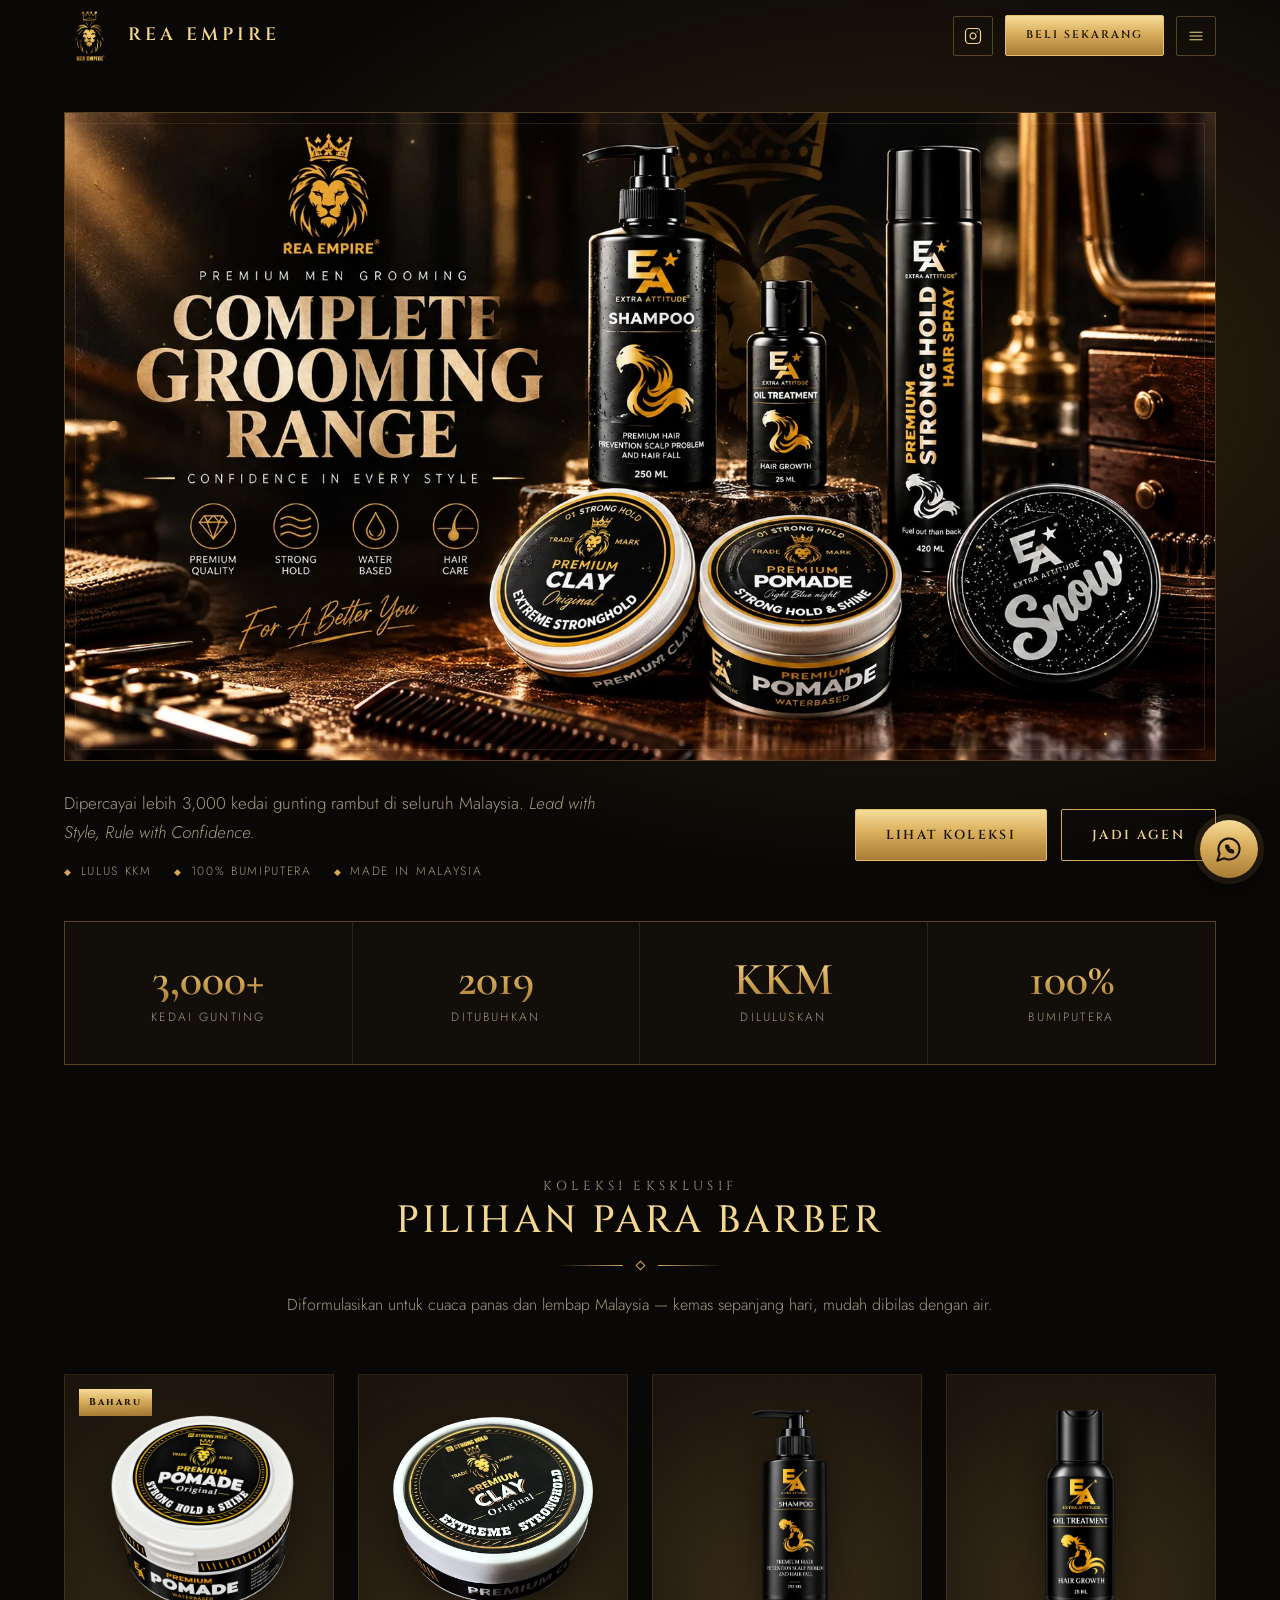
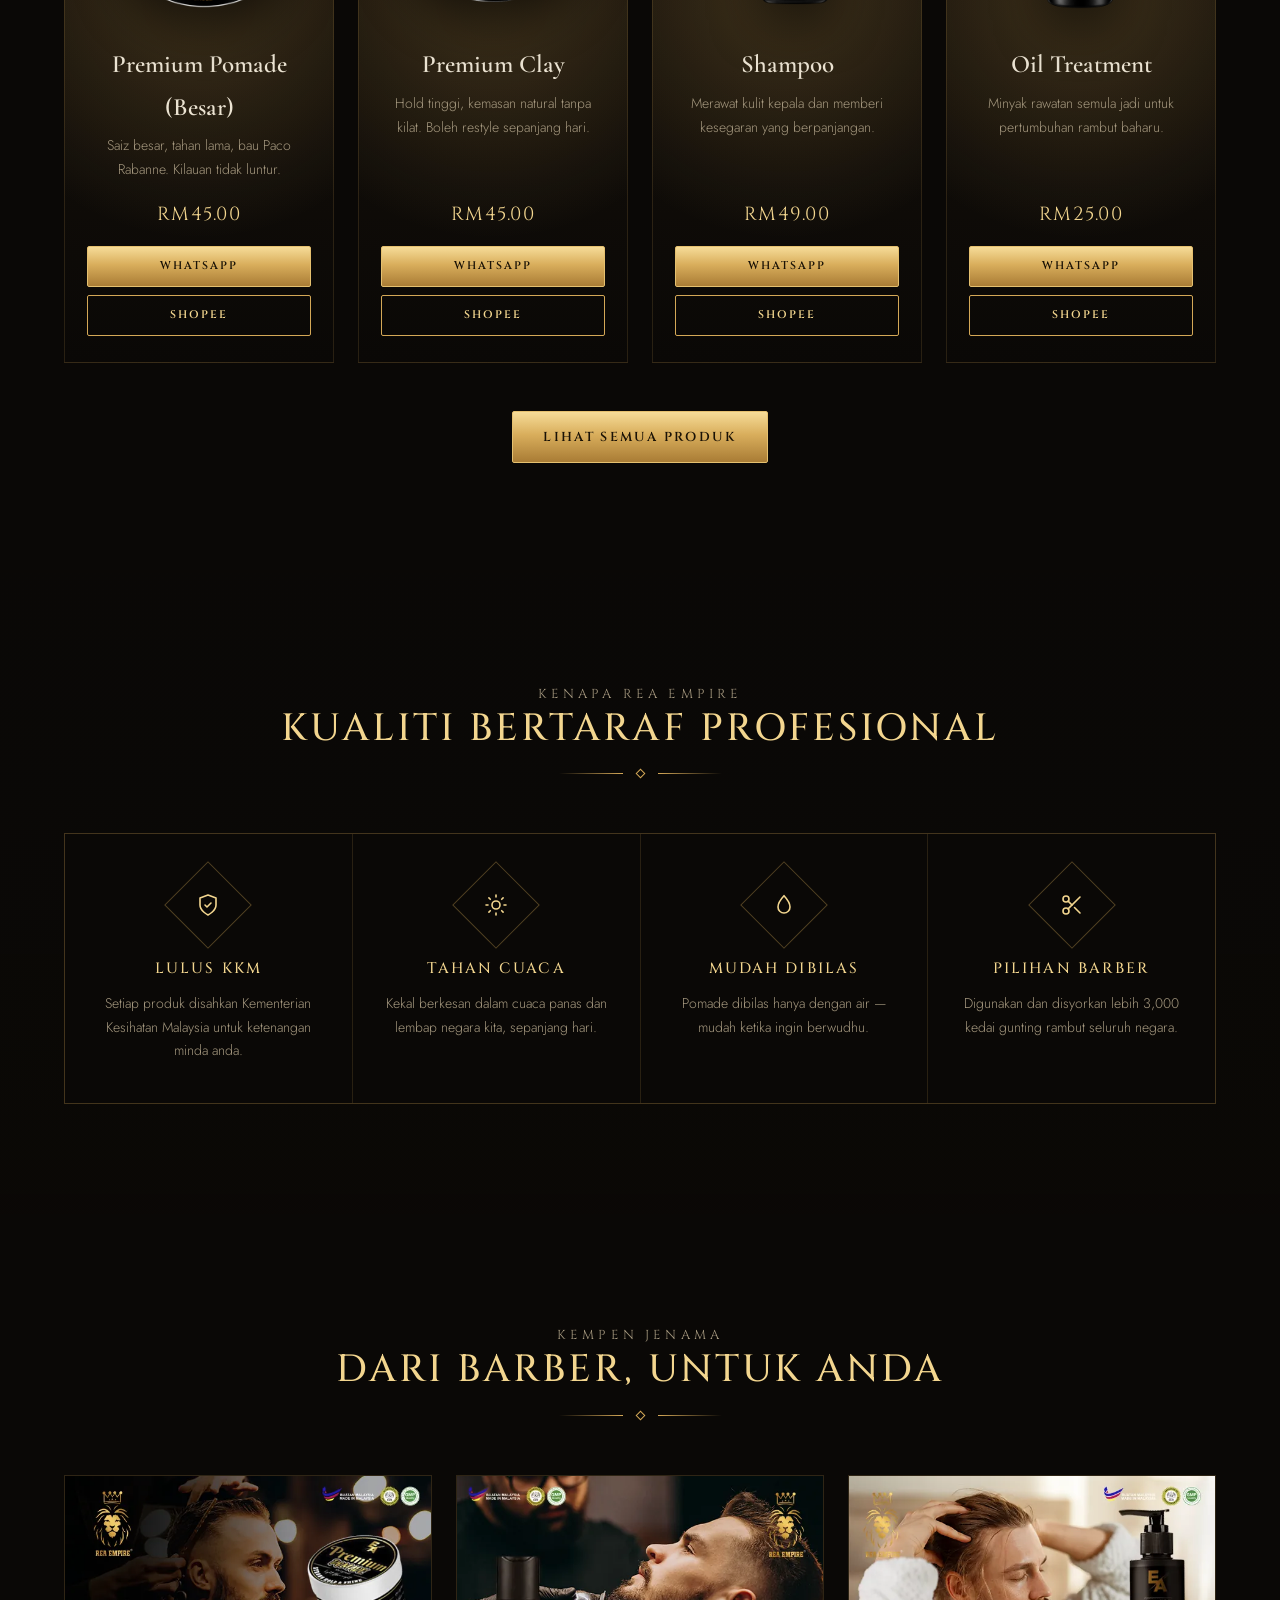
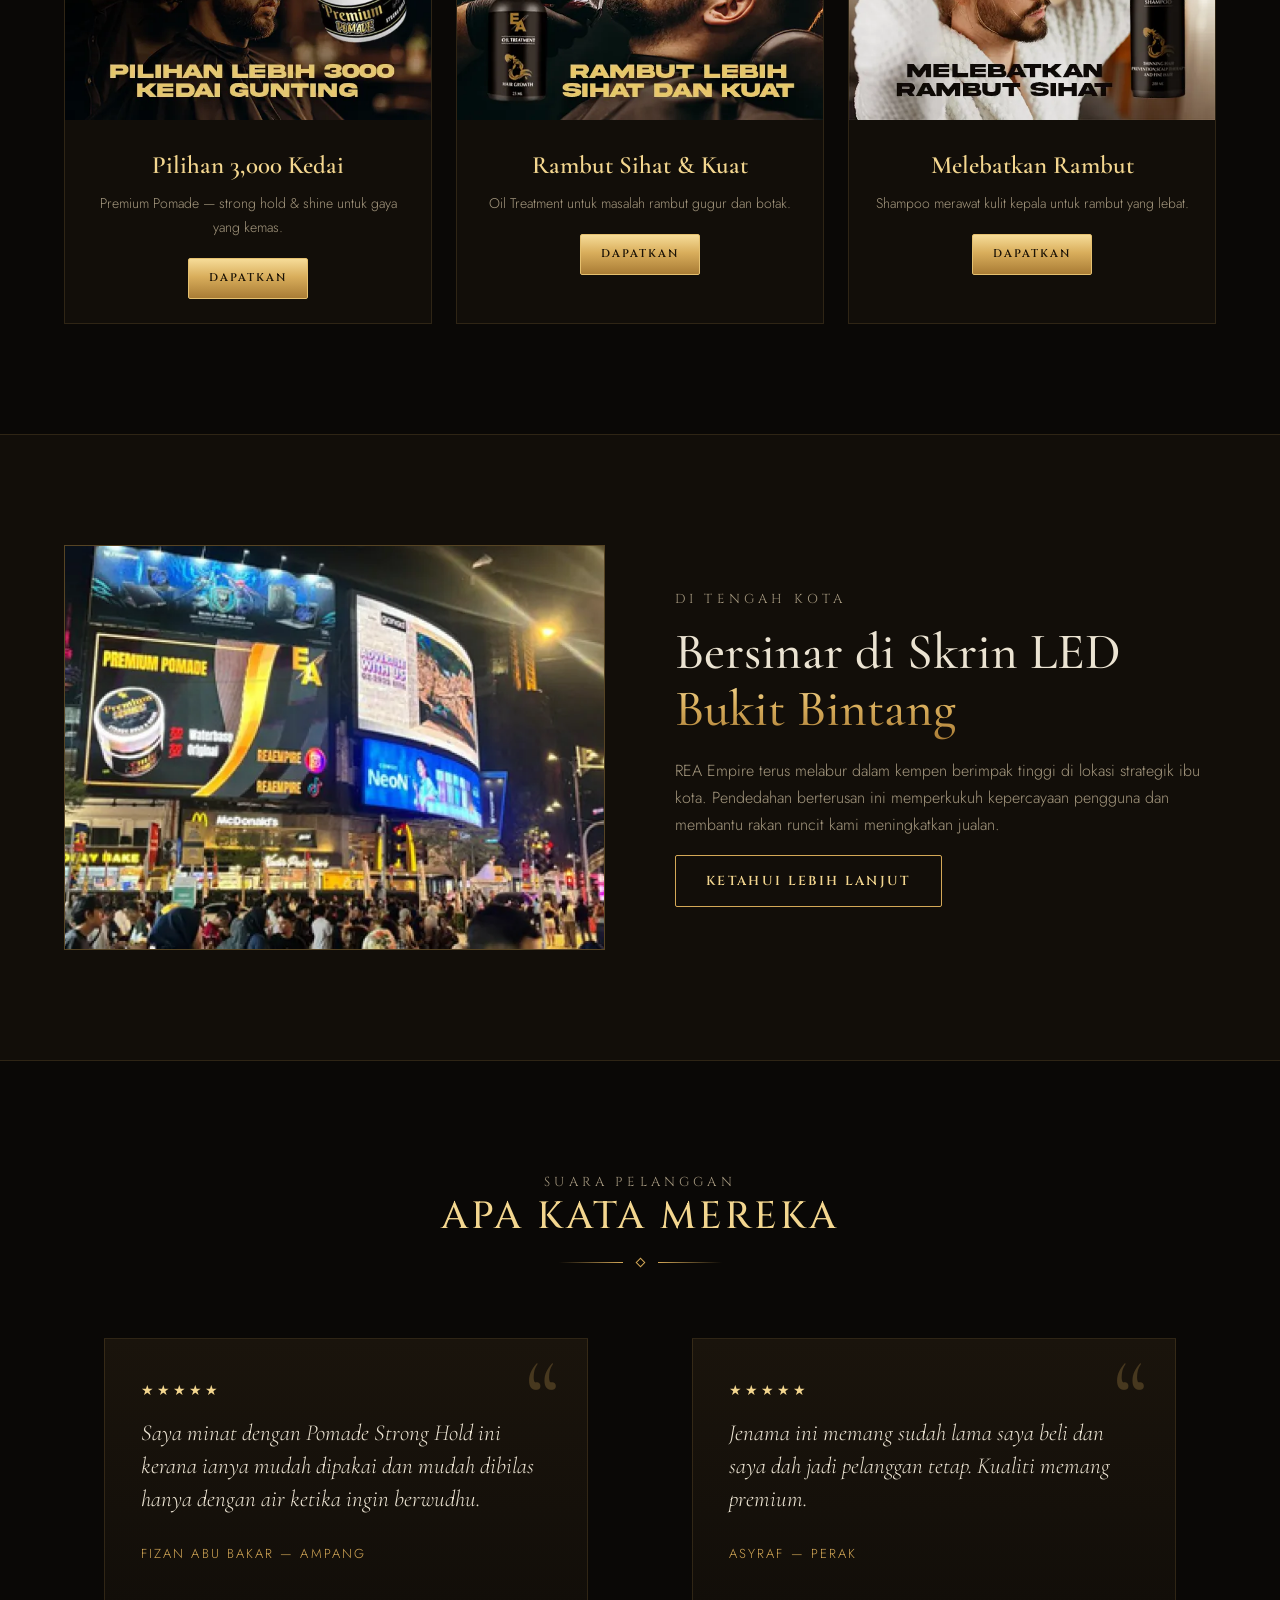
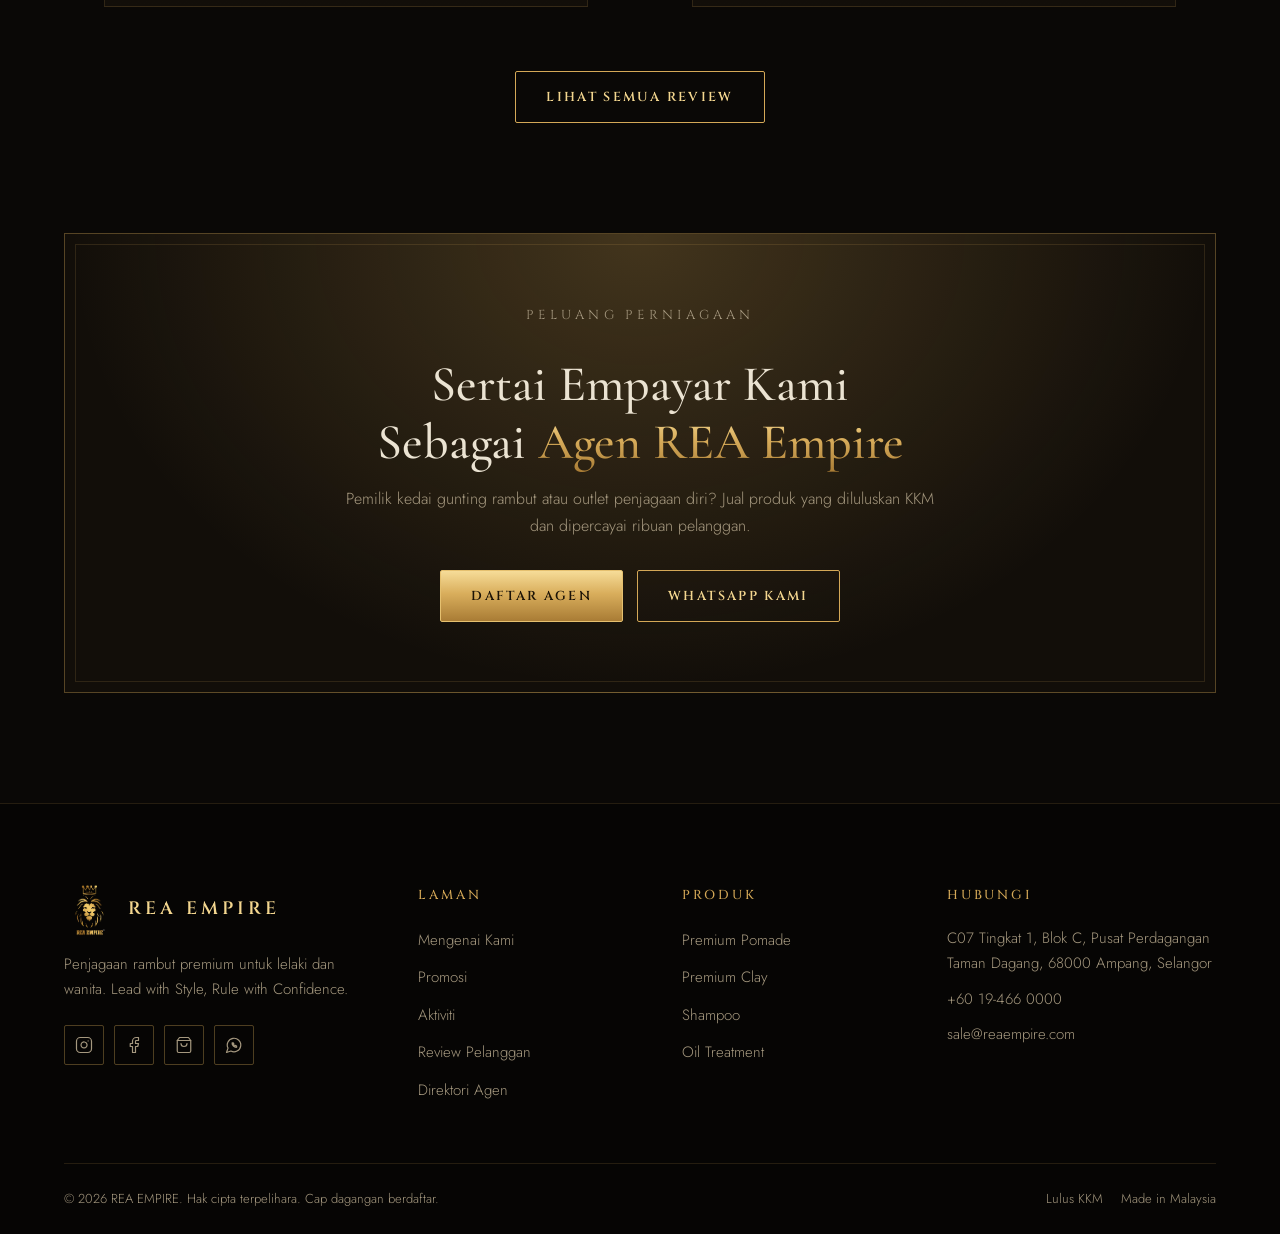
==== commit 9358bd98: "Serve site on reaempire.my Add CNAME for GitHub Pages and point share-preview images at the new doma" ====
--- a/index.html
+++ b/index.html
@@ -8,7 +8,7 @@
   <meta property="og:type" content="website">
   <meta property="og:title" content="REA Empire — Lead with Style, Rule with Confidence">
   <meta property="og:description" content="Penjagaan rambut premium yang dipercayai lebih 3,000 kedai gunting rambut di seluruh Malaysia.">
-  <meta property="og:image" content="https://rea-empire.vercel.app/assets/img/share-grooming-range.jpg">
+  <meta property="og:image" content="https://reaempire.my/assets/img/share-grooming-range.jpg">
   <meta property="og:image:width" content="1200">
   <meta property="og:image:height" content="675">
   <link rel="icon" href="assets/img/logo-transparent-01.webp">
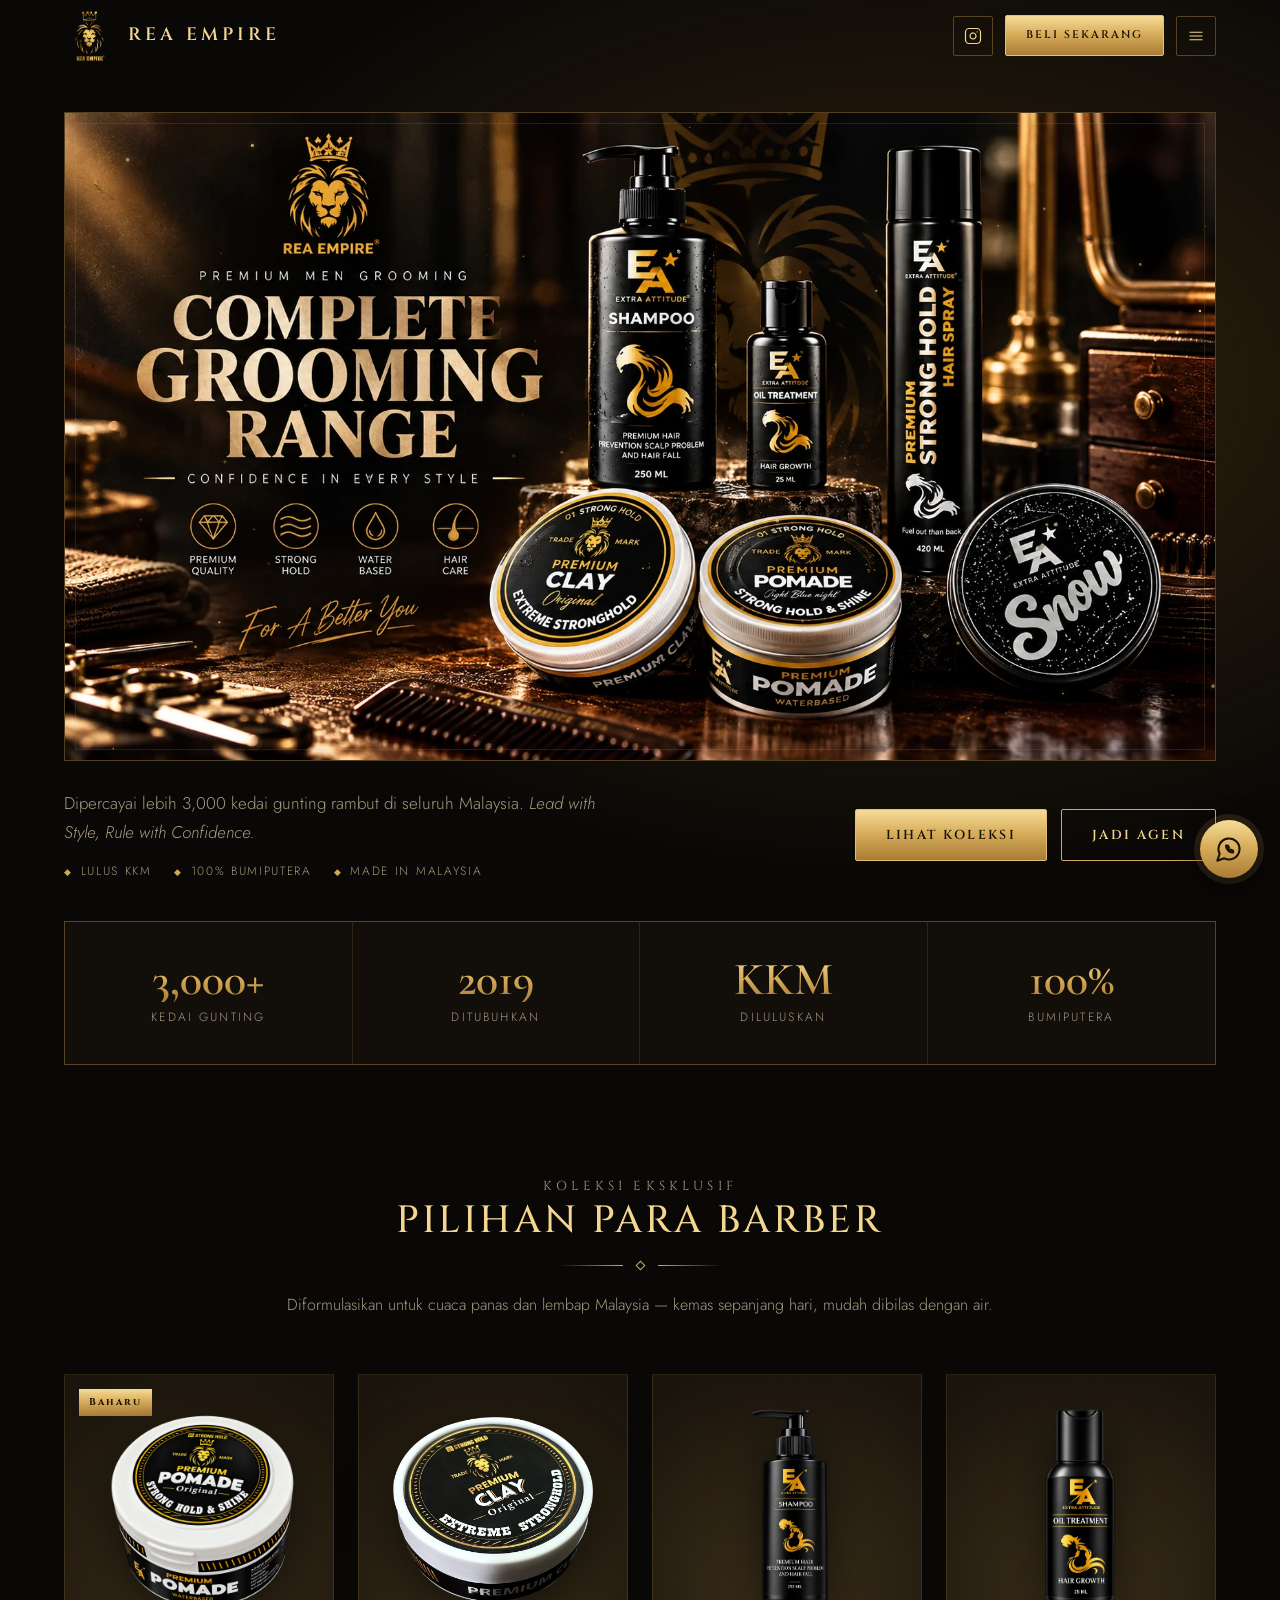
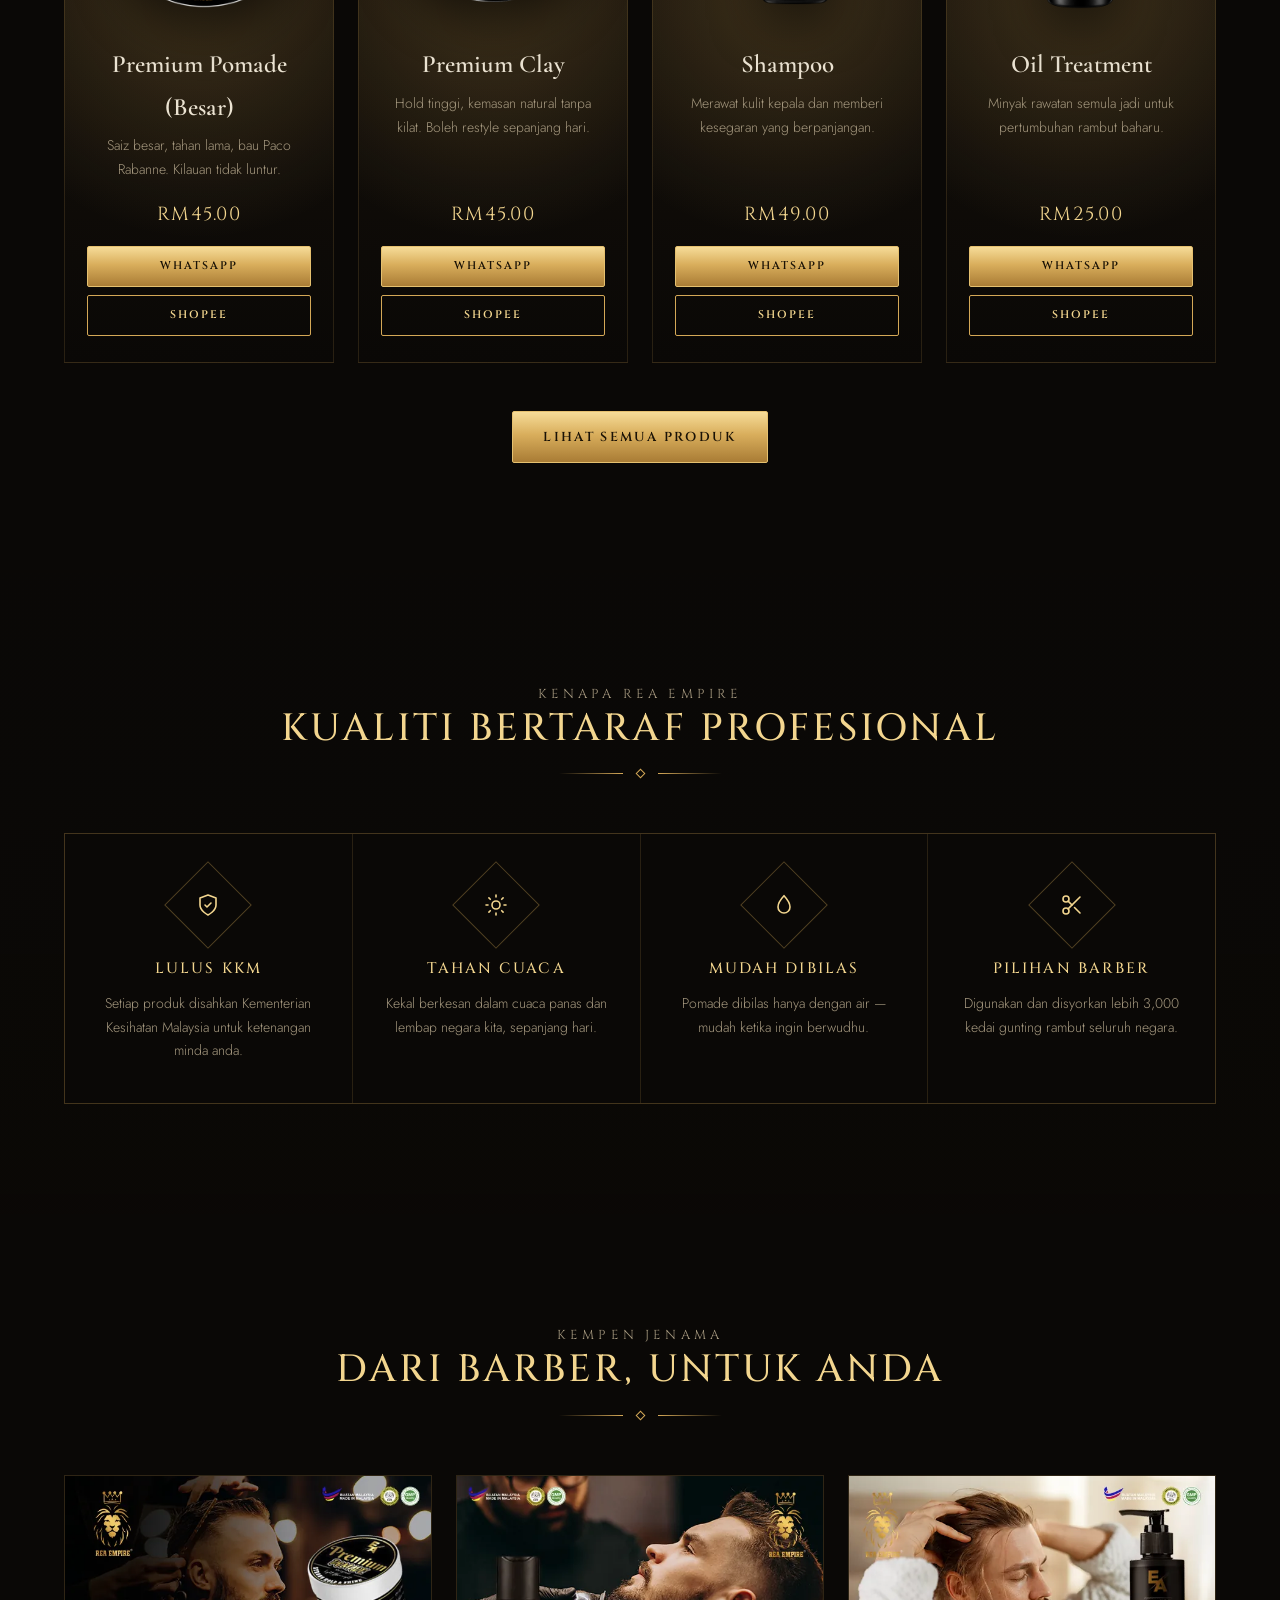
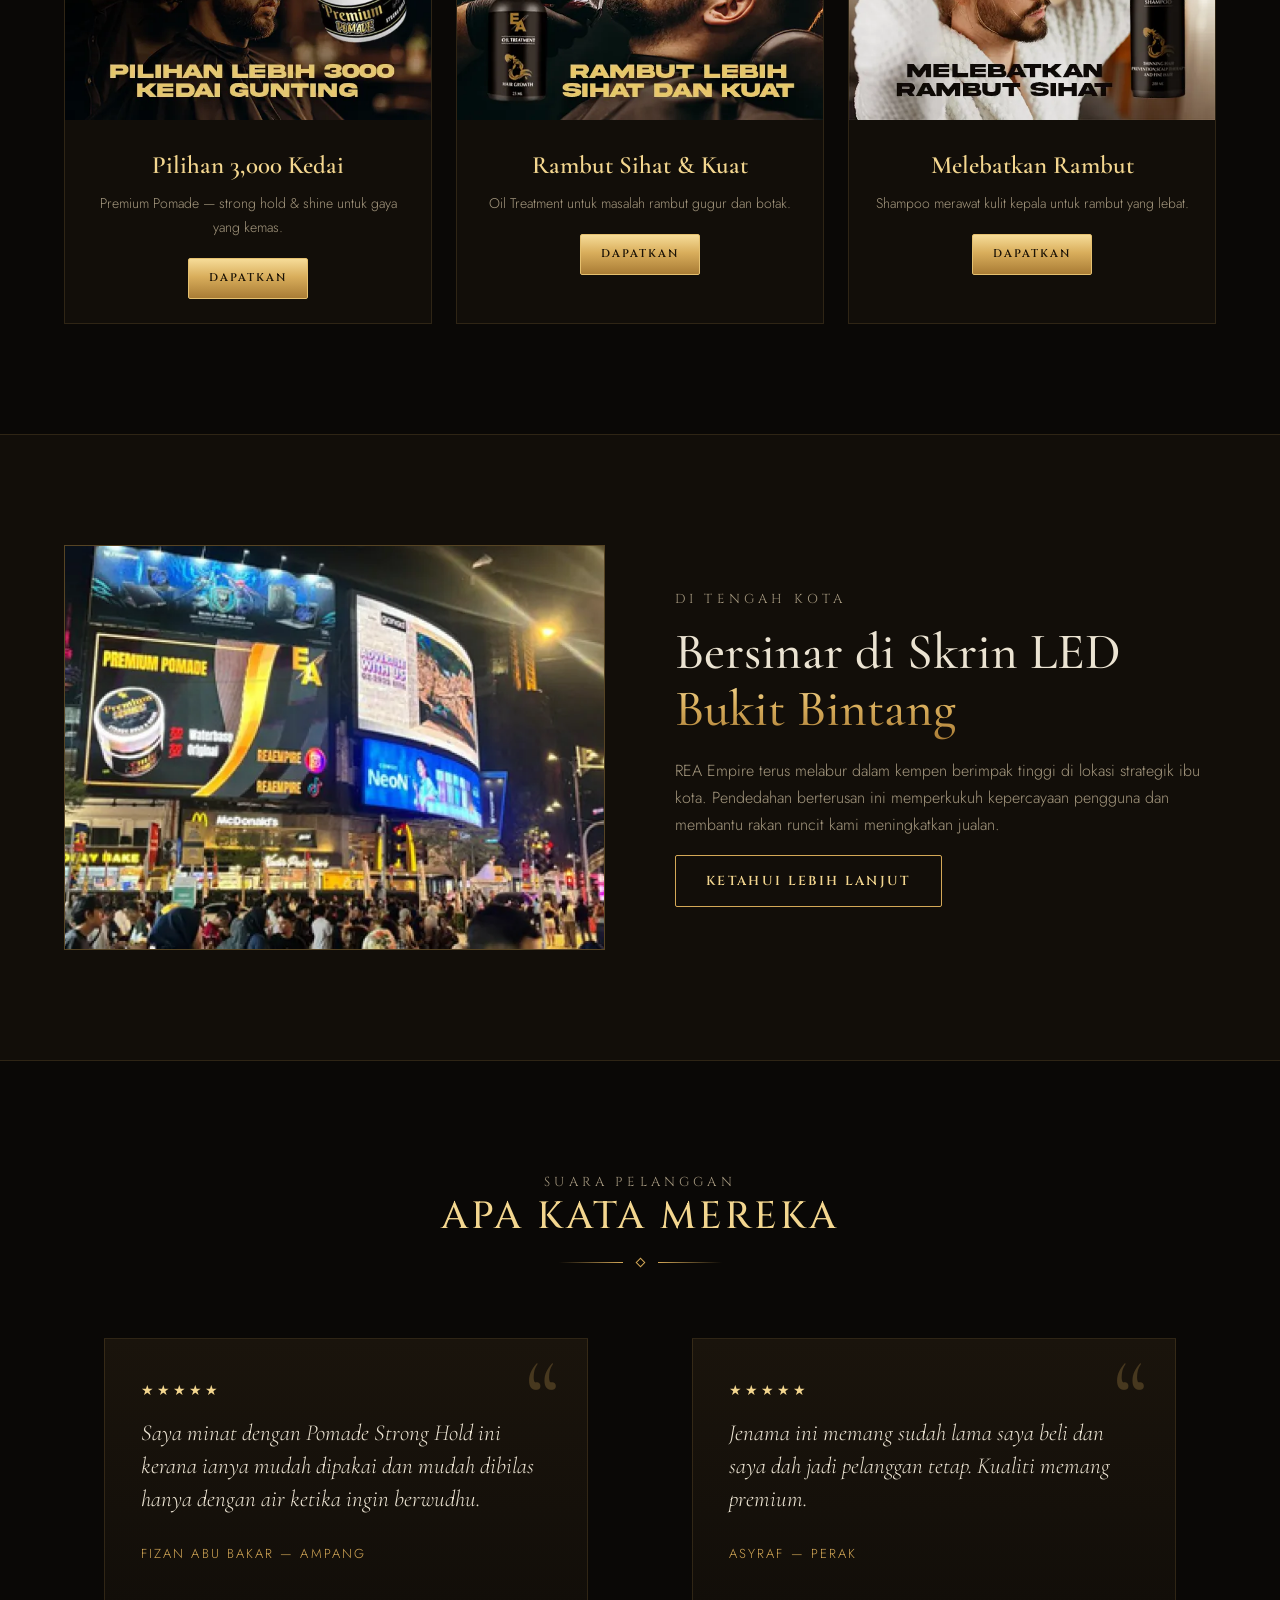
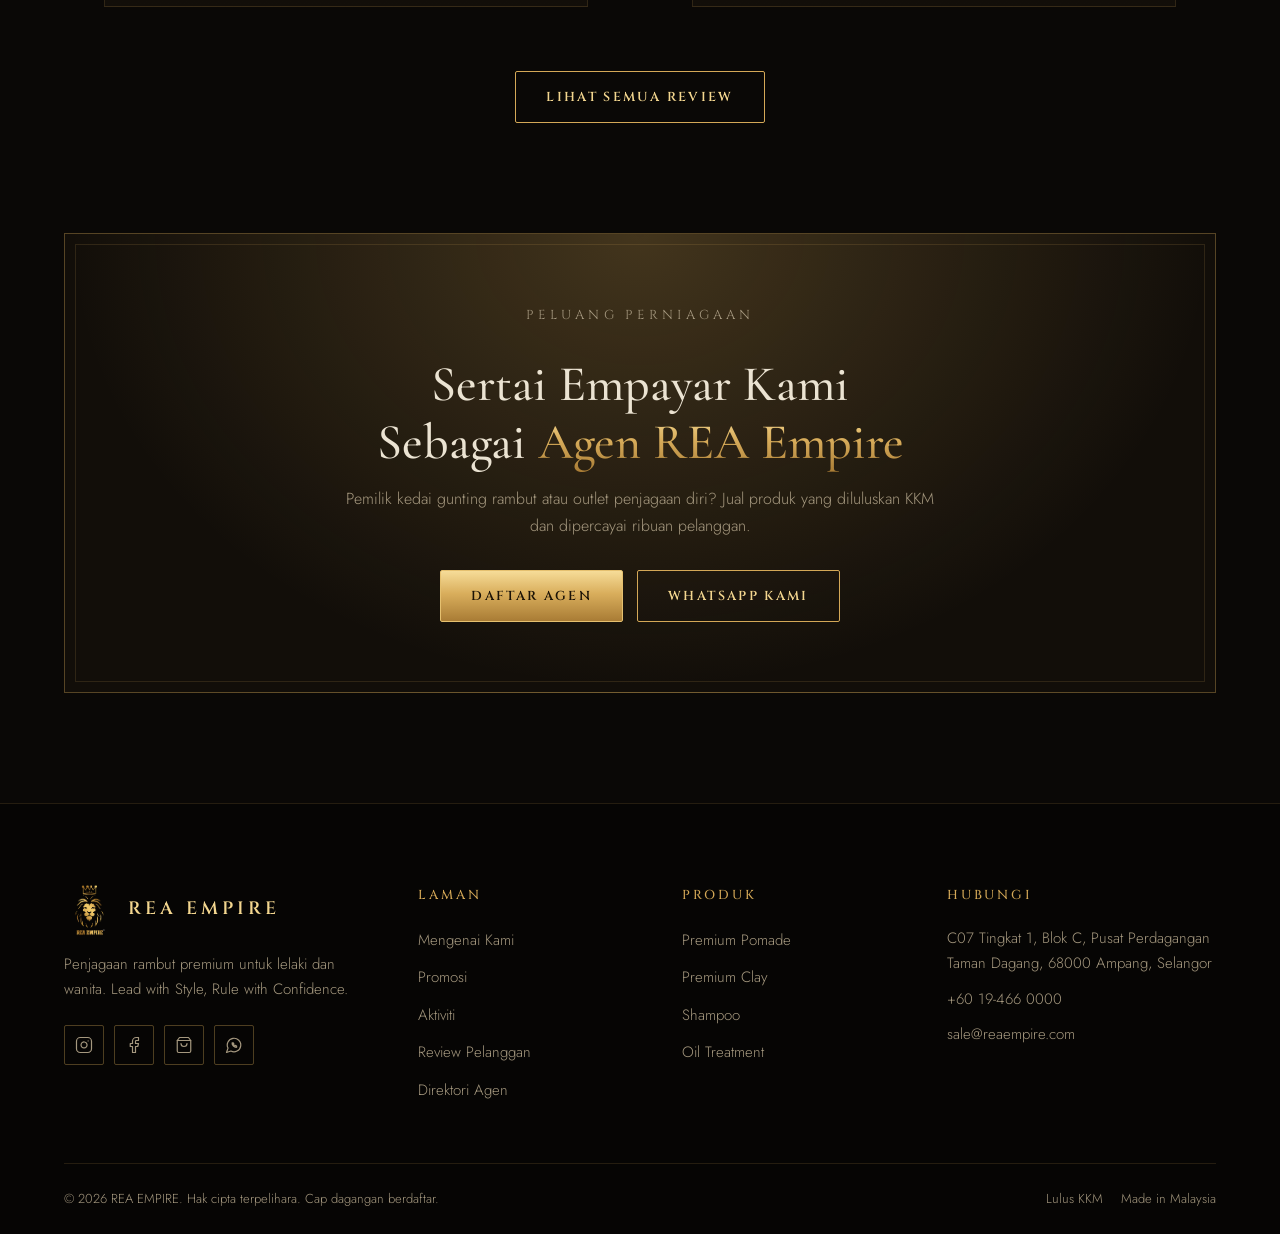
==== commit 296dfcbc: "Add Hadiah Korporat set to product catalogue Corporate gift pouch + Premium Pomade with four photos," ====
--- a/index.html
+++ b/index.html
@@ -15,7 +15,7 @@
   <link rel="preconnect" href="https://fonts.googleapis.com">
   <link rel="preconnect" href="https://fonts.gstatic.com" crossorigin>
   <link href="https://fonts.googleapis.com/css2?family=Cinzel:wght@400;500;600;700&family=Cormorant+Garamond:ital,wght@0,500;0,600;1,500&family=Jost:wght@300;400;500&display=swap" rel="stylesheet">
-  <link rel="stylesheet" href="assets/css/style.css?v=17">
+  <link rel="stylesheet" href="assets/css/style.css?v=18">
 </head>
 <body>
   <a class="skip-link" href="#main">Langkau ke kandungan</a>
@@ -341,6 +341,6 @@
     <svg viewBox="0 0 24 24" fill="none" stroke="currentColor" stroke-width="1.8" stroke-linecap="round" stroke-linejoin="round"><path d="M7.9 20A9 9 0 1 0 4 16.1L2 22Z"/><path d="M9.5 9.5c.3 1.6 1.4 3.1 3 4l1-1 2 1v1.5c-3 .5-6.5-3-6-6h1.5l1 2z"/></svg>
   </a>
 
-  <script src="assets/js/main.js?v=9"></script>
+  <script src="assets/js/main.js?v=10"></script>
 </body>
 </html>
--- a/assets/css/style.css
+++ b/assets/css/style.css
@@ -1051,3 +1051,15 @@
   font-family: var(--font-title); font-size: 13px; font-weight: 600; letter-spacing: 0.1em;
   border: 1px solid var(--gold); border-radius: 999px; color: var(--gold-light);
 }
+
+/* Photo-based product (e.g. corporate gifts): full-bleed 3:4 photo, no price, thumbnail strip */
+.product-row-media.is-photo { --pad: 0px; aspect-ratio: 3 / 4; overflow: hidden; }
+.product-row-media.is-photo img { object-fit: cover; filter: none; }
+.price-quote { font-family: var(--font-display); font-style: italic; font-size: 20px !important; letter-spacing: 0.02em; }
+.gallery.gift-thumbs { grid-template-columns: repeat(4, 1fr); gap: 8px; margin: 0 0 22px; }
+.gallery.gift-thumbs button { aspect-ratio: 3 / 4; }
+@media (max-width: 768px) {
+  .product-row-media.is-photo { aspect-ratio: 4 / 5; }
+  .gallery.gift-thumbs { gap: 6px; margin-bottom: 16px; }
+  .gallery.gift-thumbs button { border-radius: 8px; }
+}
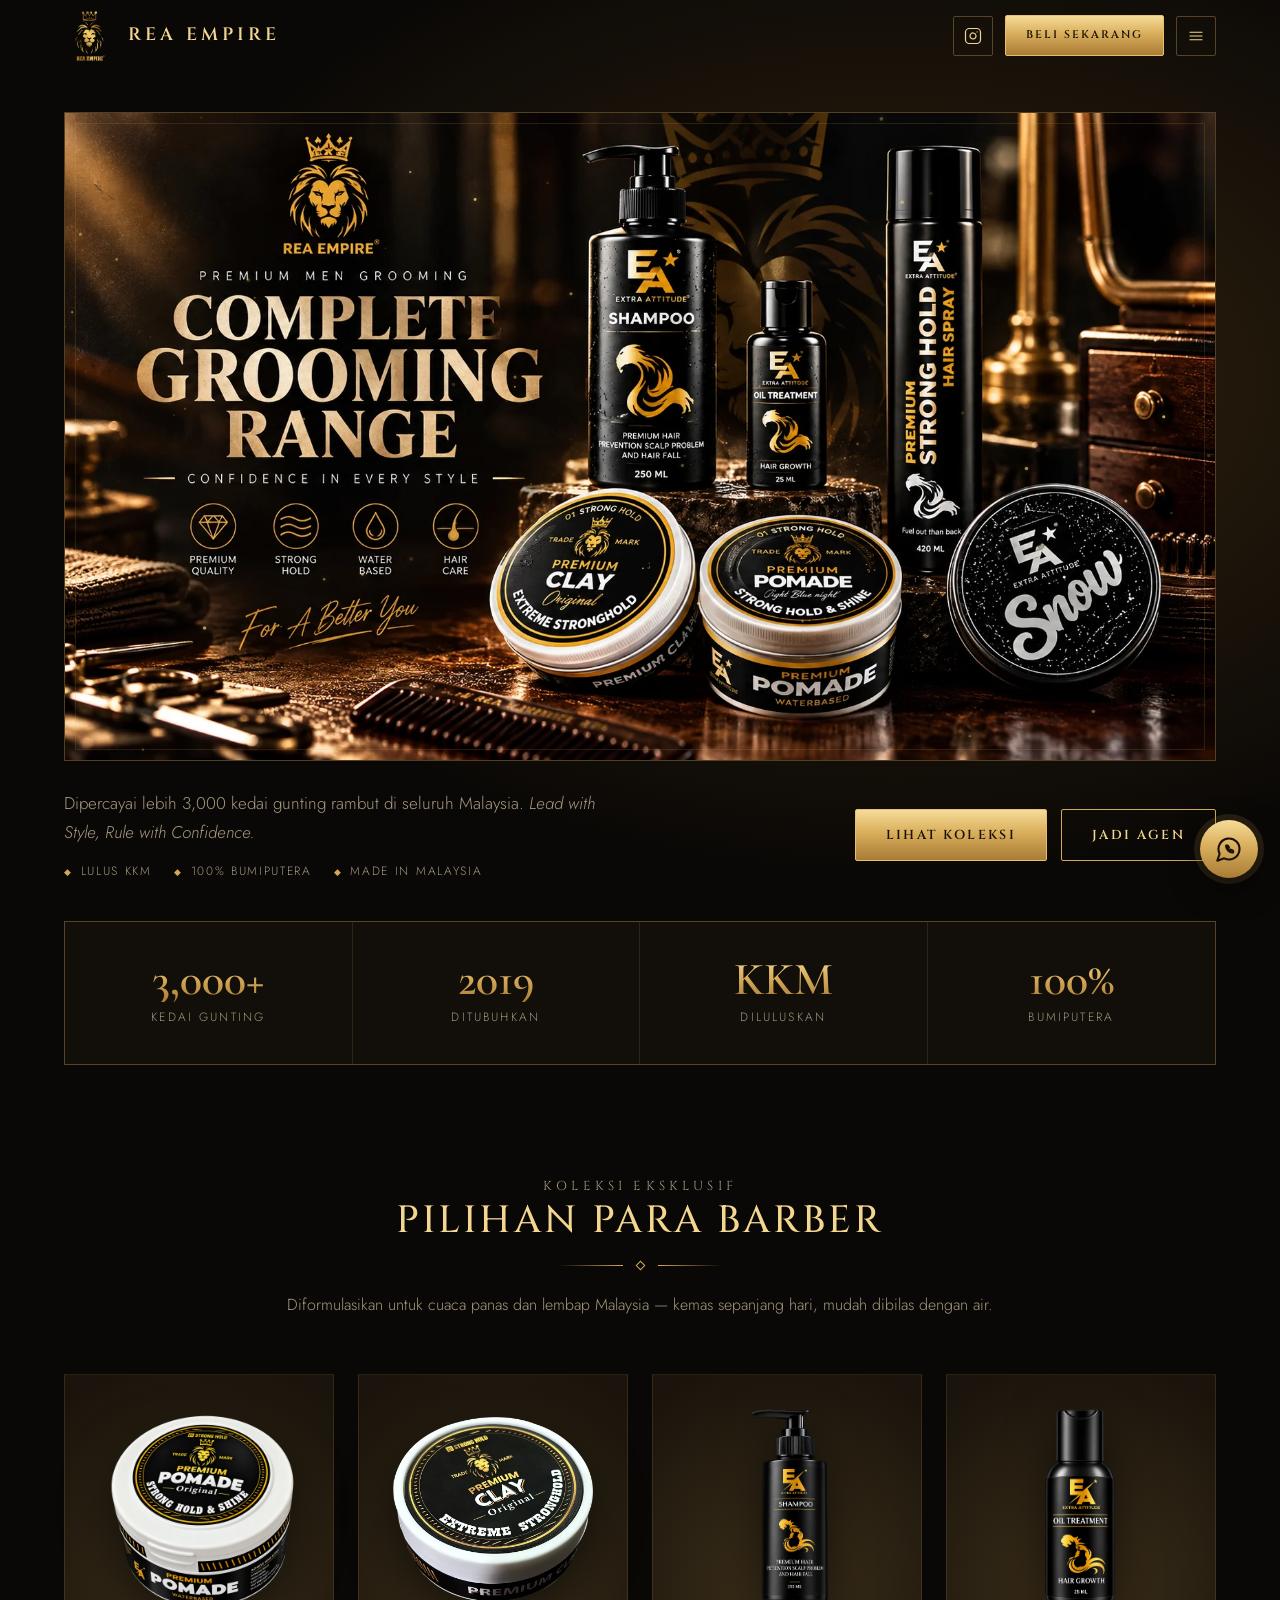
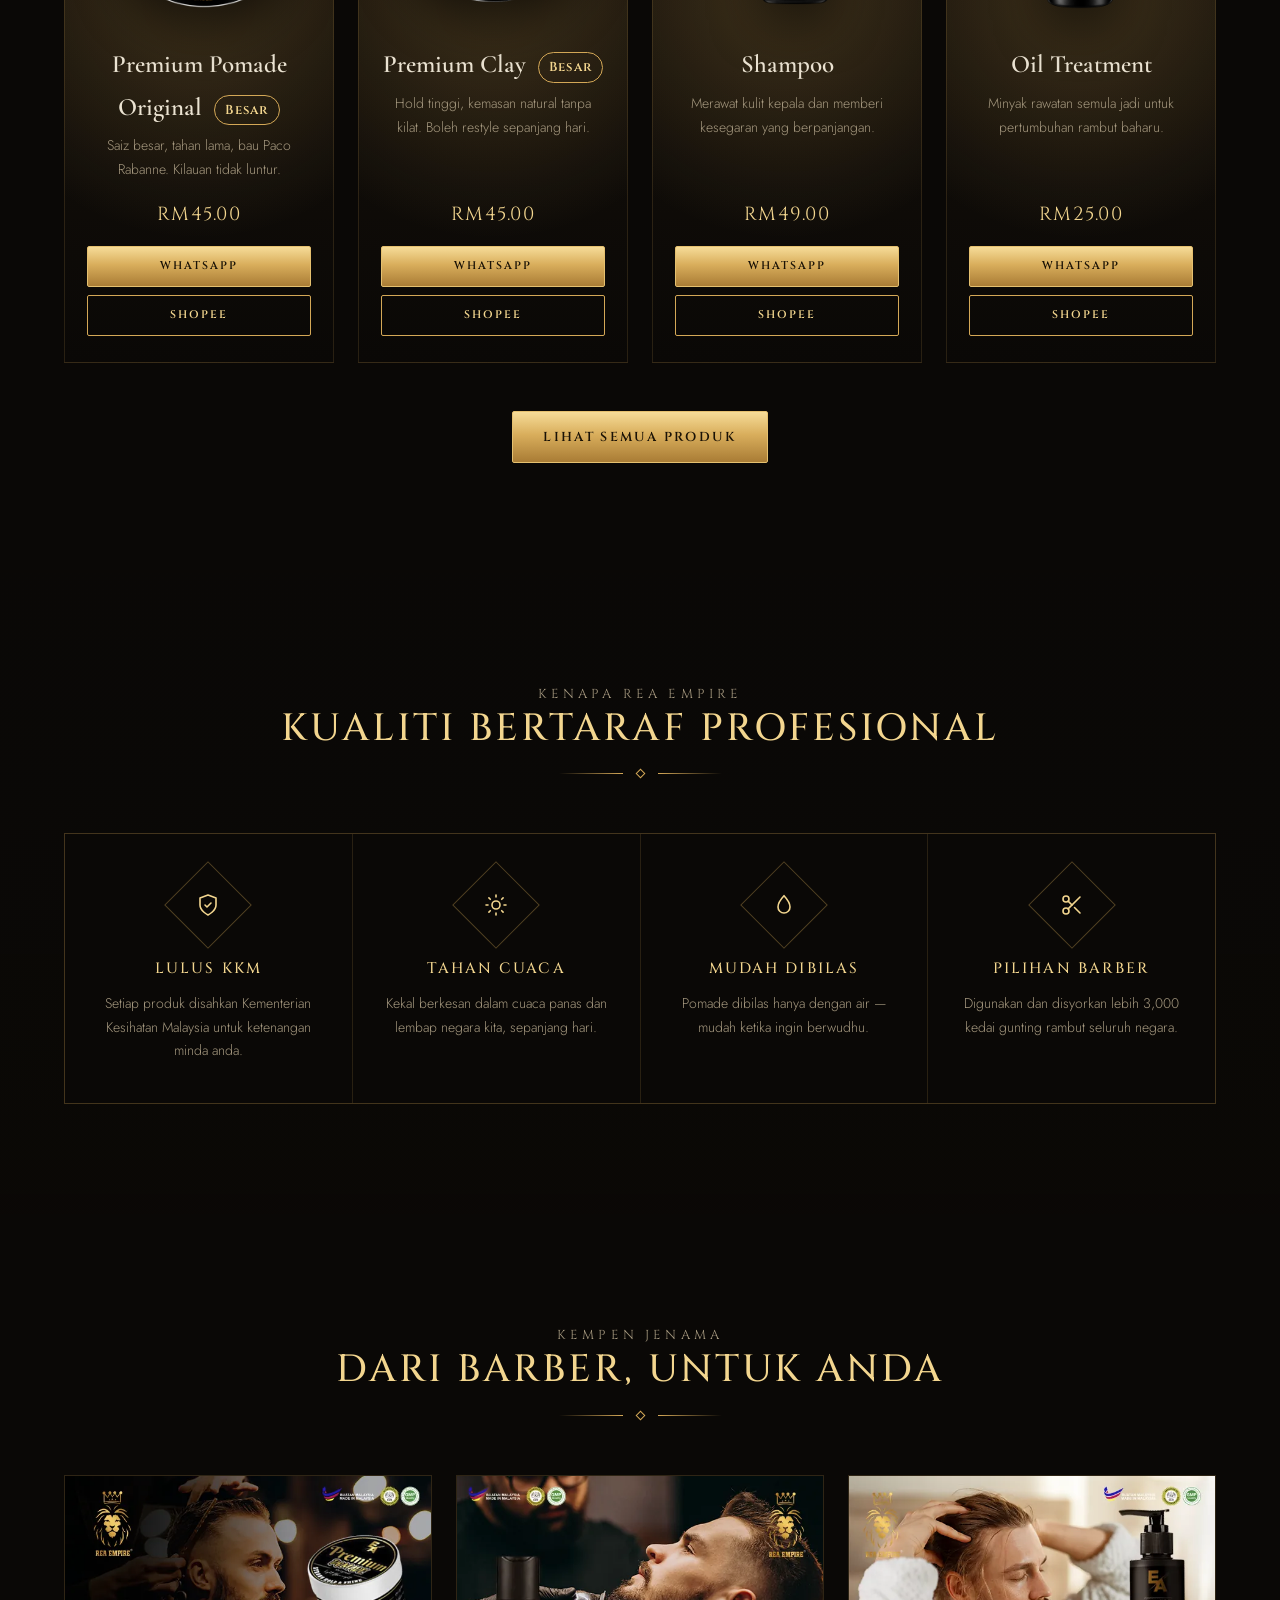
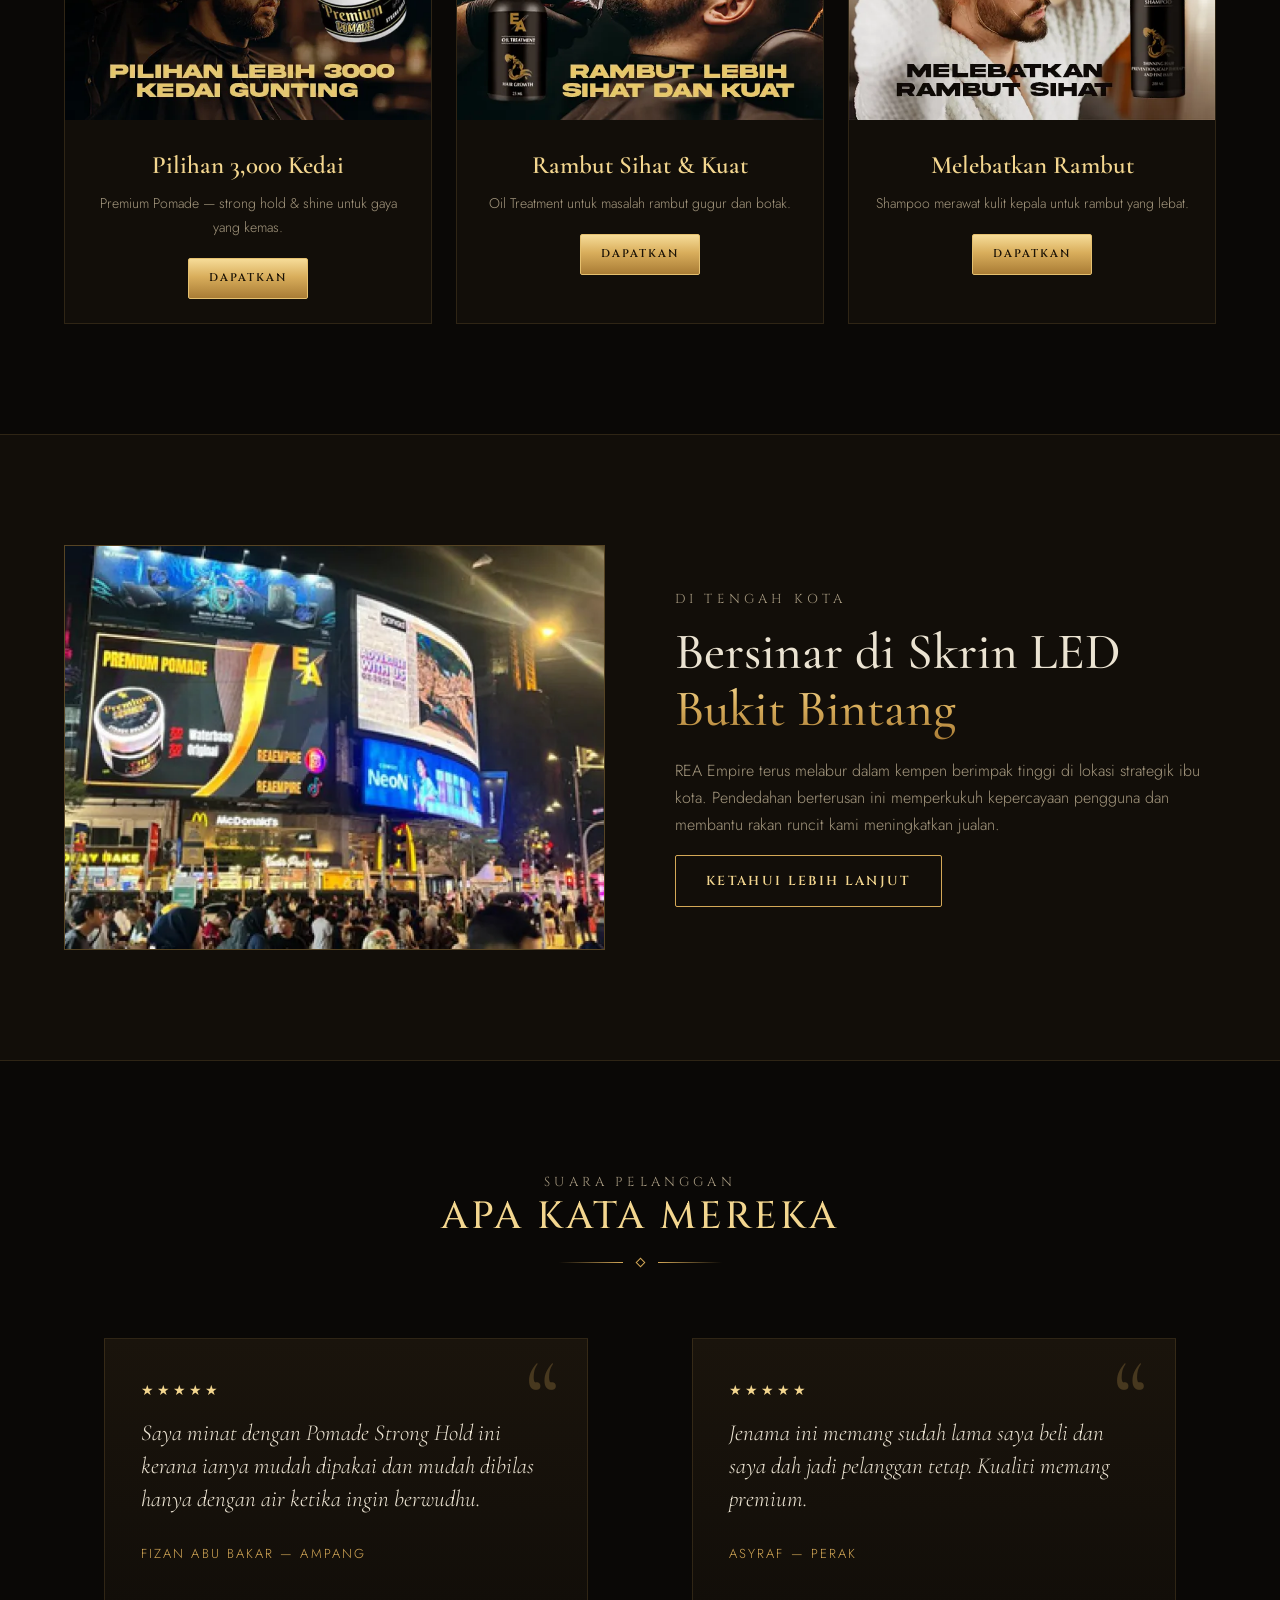
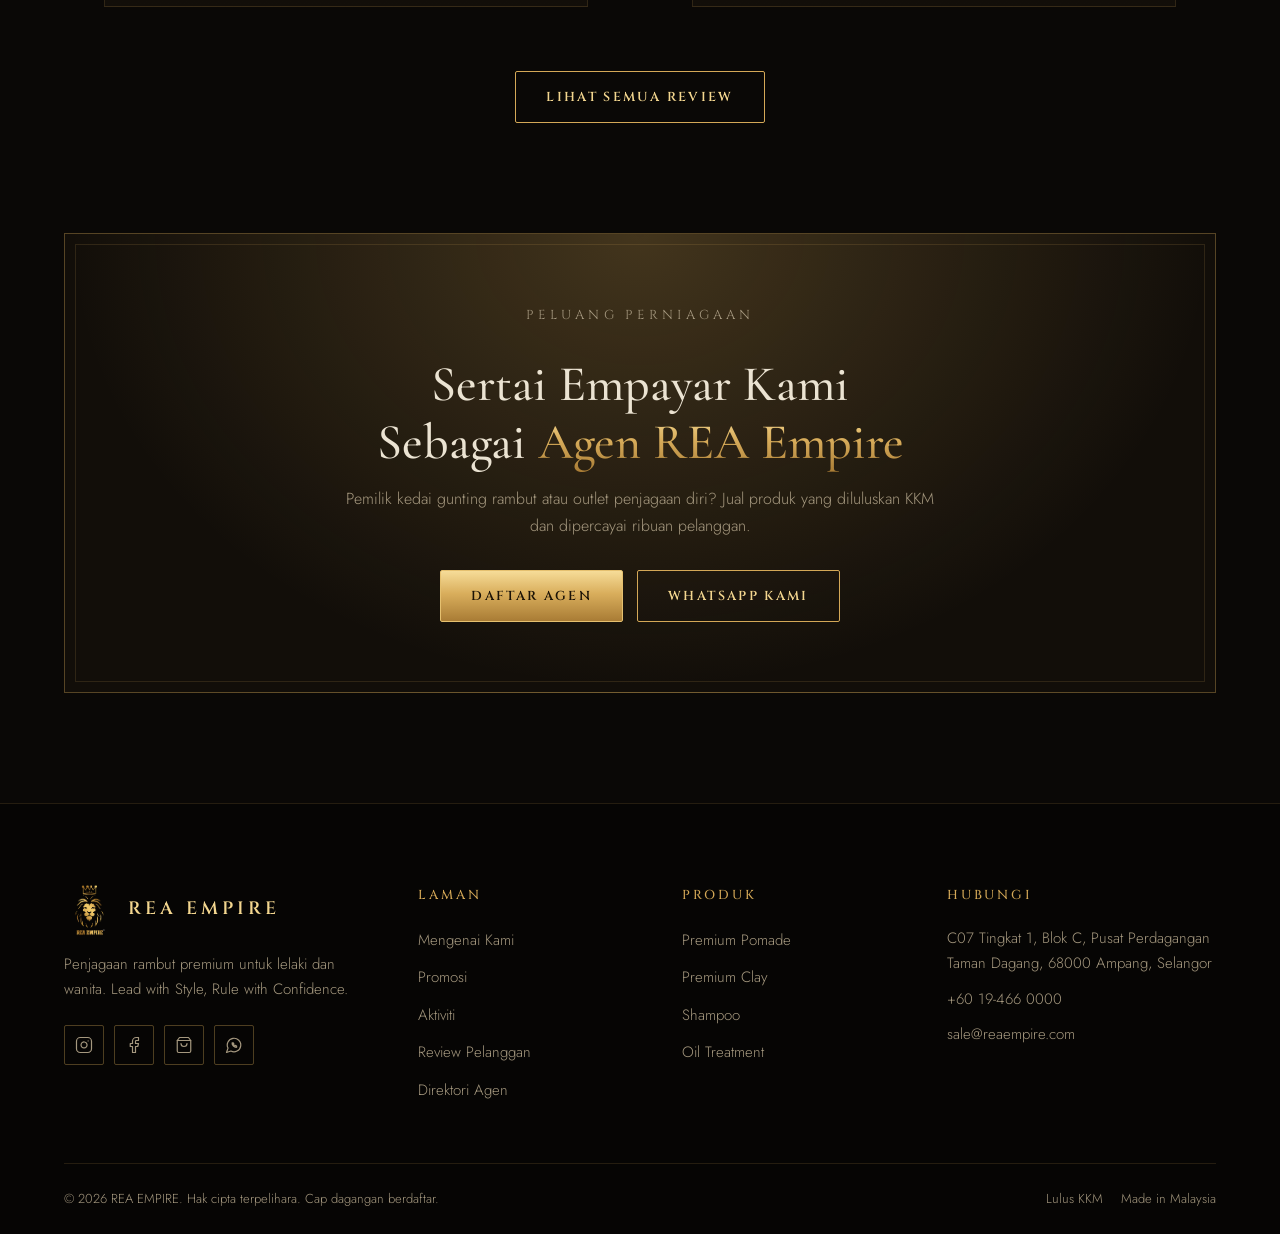
==== commit c82ca88f: "Fix pomade lineup and add Light Blue Night Original comes in Besar (RM45) and Kecil (RM29); the Keci" ====
--- a/index.html
+++ b/index.html
@@ -100,26 +100,25 @@
         </div>
         <div class="product-grid">
           <article class="product-card reveal">
-            <span class="tag-new">Baharu</span>
-            <div class="product-media"><img src="assets/img/products/premium-pomade-new.webp" alt="Premium Pomade (Besar)" loading="lazy"></div>
+            <div class="product-media"><img src="assets/img/products/premium-pomade-new.webp" alt="Premium Pomade Original (Besar)" loading="lazy"></div>
             <div class="product-body">
-              <h3>Premium Pomade (Besar)</h3>
+              <h3>Premium Pomade Original <span class="size-tag">Besar</span></h3>
               <p>Saiz besar, tahan lama, bau Paco Rabanne. Kilauan tidak luntur.</p>
               <div class="price">RM45.00</div>
               <div class="buy-stack">
-                <a class="btn btn-gold btn-sm" data-product="Premium Pomade (Besar)|RM45.00">WhatsApp</a>
+                <a class="btn btn-gold btn-sm" data-product="Premium Pomade Original (Besar)|RM45.00">WhatsApp</a>
                 <a class="btn btn-outline btn-sm" href="https://shopee.com.my/reaempire" data-shopee="premium-pomade-new">Shopee</a>
               </div>
             </div>
           </article>
           <article class="product-card reveal">
-            <div class="product-media"><img src="assets/img/products/ea-premium-clay.webp" alt="Premium Clay" loading="lazy"></div>
+            <div class="product-media"><img src="assets/img/products/ea-premium-clay.webp" alt="Premium Clay (Besar)" loading="lazy"></div>
             <div class="product-body">
-              <h3>Premium Clay</h3>
+              <h3>Premium Clay <span class="size-tag">Besar</span></h3>
               <p>Hold tinggi, kemasan natural tanpa kilat. Boleh restyle sepanjang hari.</p>
               <div class="price">RM45.00</div>
               <div class="buy-stack">
-                <a class="btn btn-gold btn-sm" data-product="Premium Clay|RM45.00">WhatsApp</a>
+                <a class="btn btn-gold btn-sm" data-product="Premium Clay (Besar)|RM45.00">WhatsApp</a>
                 <a class="btn btn-outline btn-sm" href="https://shopee.com.my/reaempire" data-shopee="ea-premium-clay">Shopee</a>
               </div>
             </div>
@@ -200,7 +199,7 @@
             <div class="tile-body">
               <h3>Pilihan 3,000 Kedai</h3>
               <p>Premium Pomade — strong hold &amp; shine untuk gaya yang kemas.</p>
-              <a class="btn btn-gold btn-sm" data-product="Premium Pomade (Besar)|RM45.00">Dapatkan</a>
+              <a class="btn btn-gold btn-sm" data-product="Premium Pomade Original (Besar)|RM45.00">Dapatkan</a>
             </div>
           </article>
           <article class="tile reveal">
@@ -341,6 +340,6 @@
     <svg viewBox="0 0 24 24" fill="none" stroke="currentColor" stroke-width="1.8" stroke-linecap="round" stroke-linejoin="round"><path d="M7.9 20A9 9 0 1 0 4 16.1L2 22Z"/><path d="M9.5 9.5c.3 1.6 1.4 3.1 3 4l1-1 2 1v1.5c-3 .5-6.5-3-6-6h1.5l1 2z"/></svg>
   </a>
 
-  <script src="assets/js/main.js?v=10"></script>
+  <script src="assets/js/main.js?v=11"></script>
 </body>
 </html>
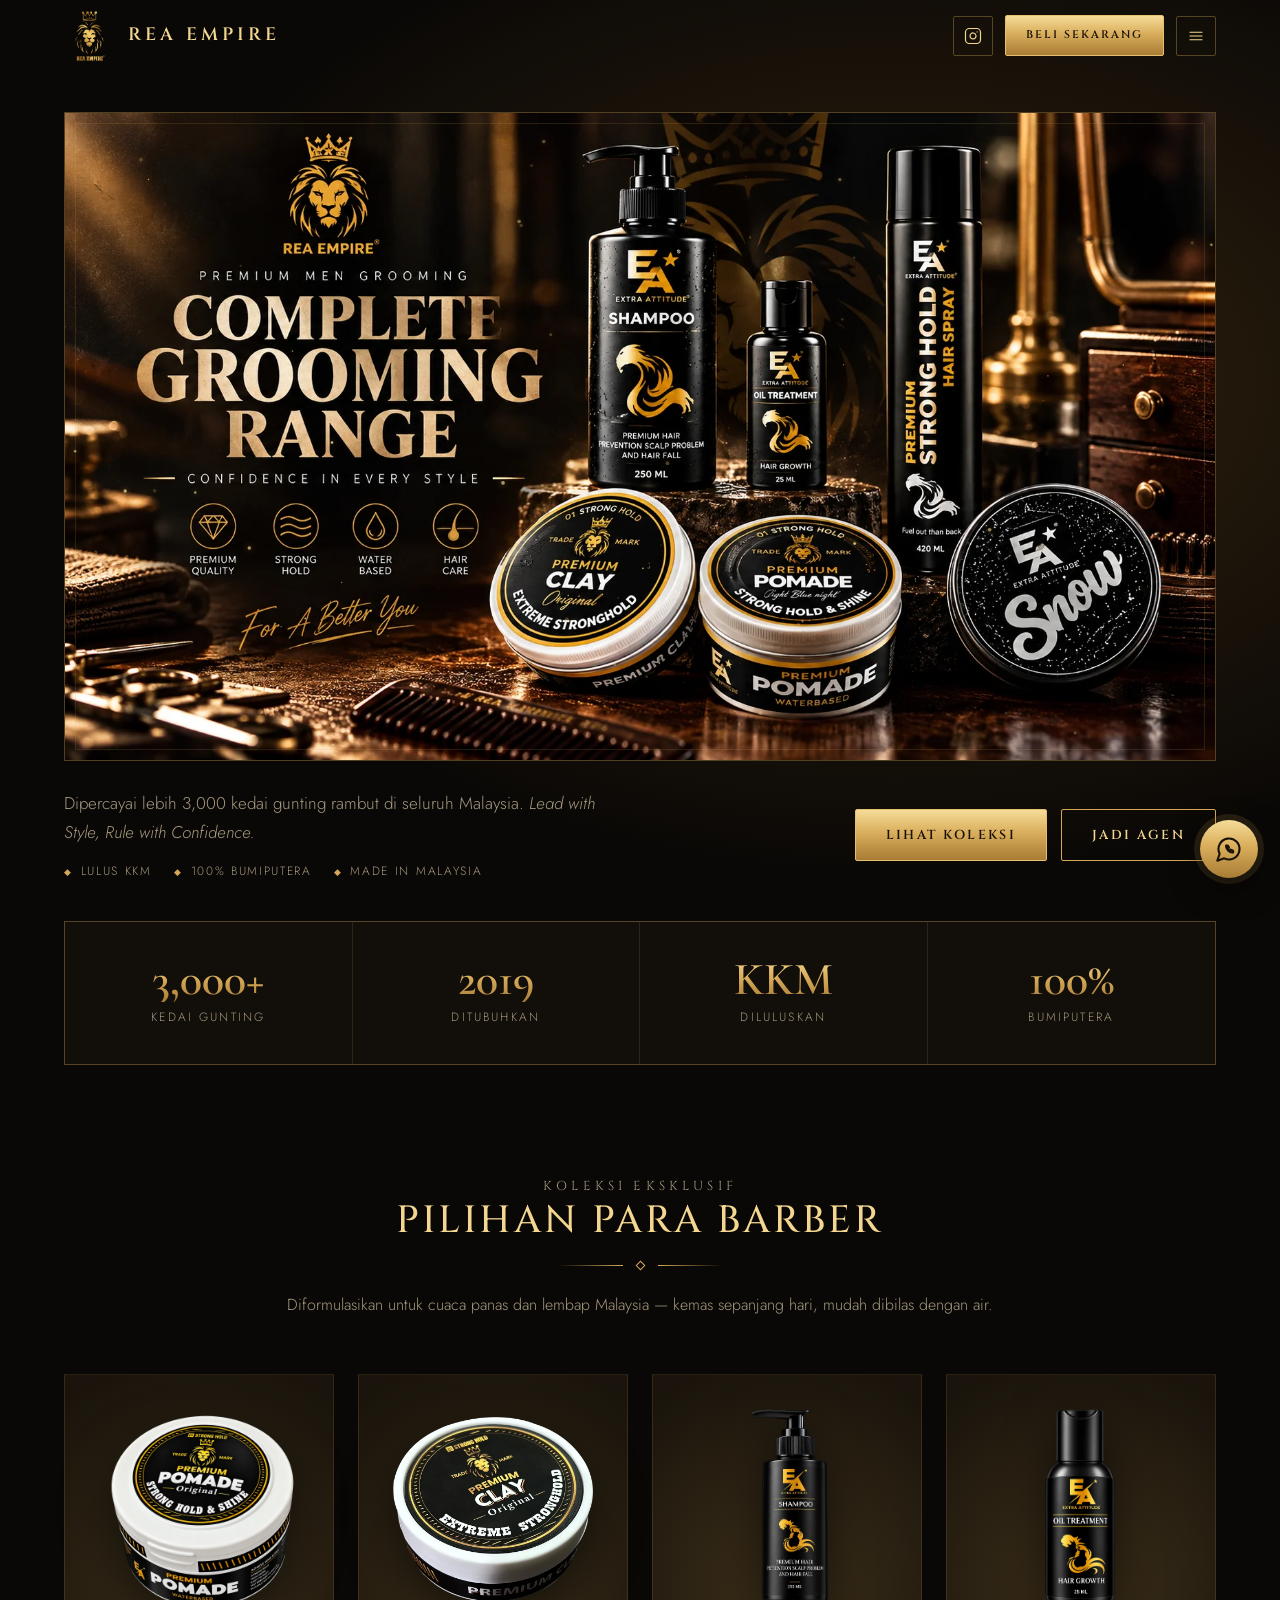
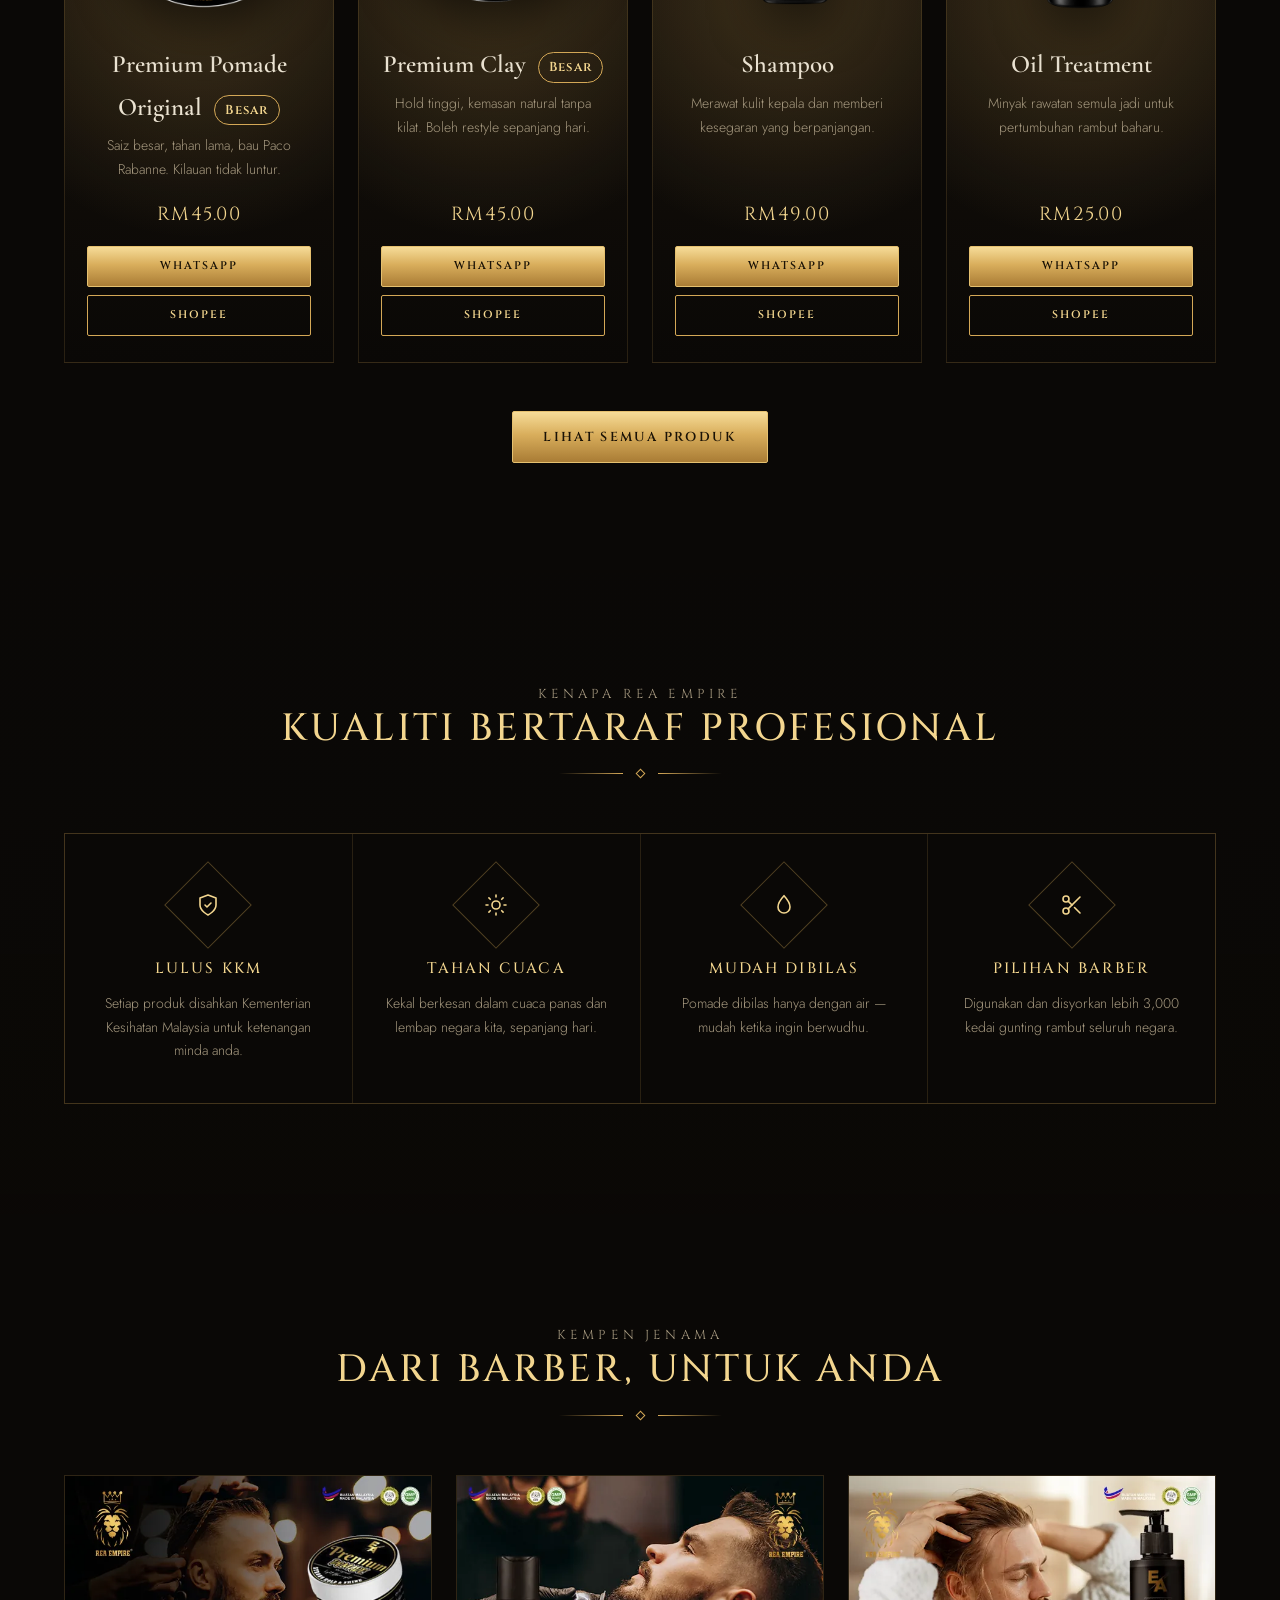
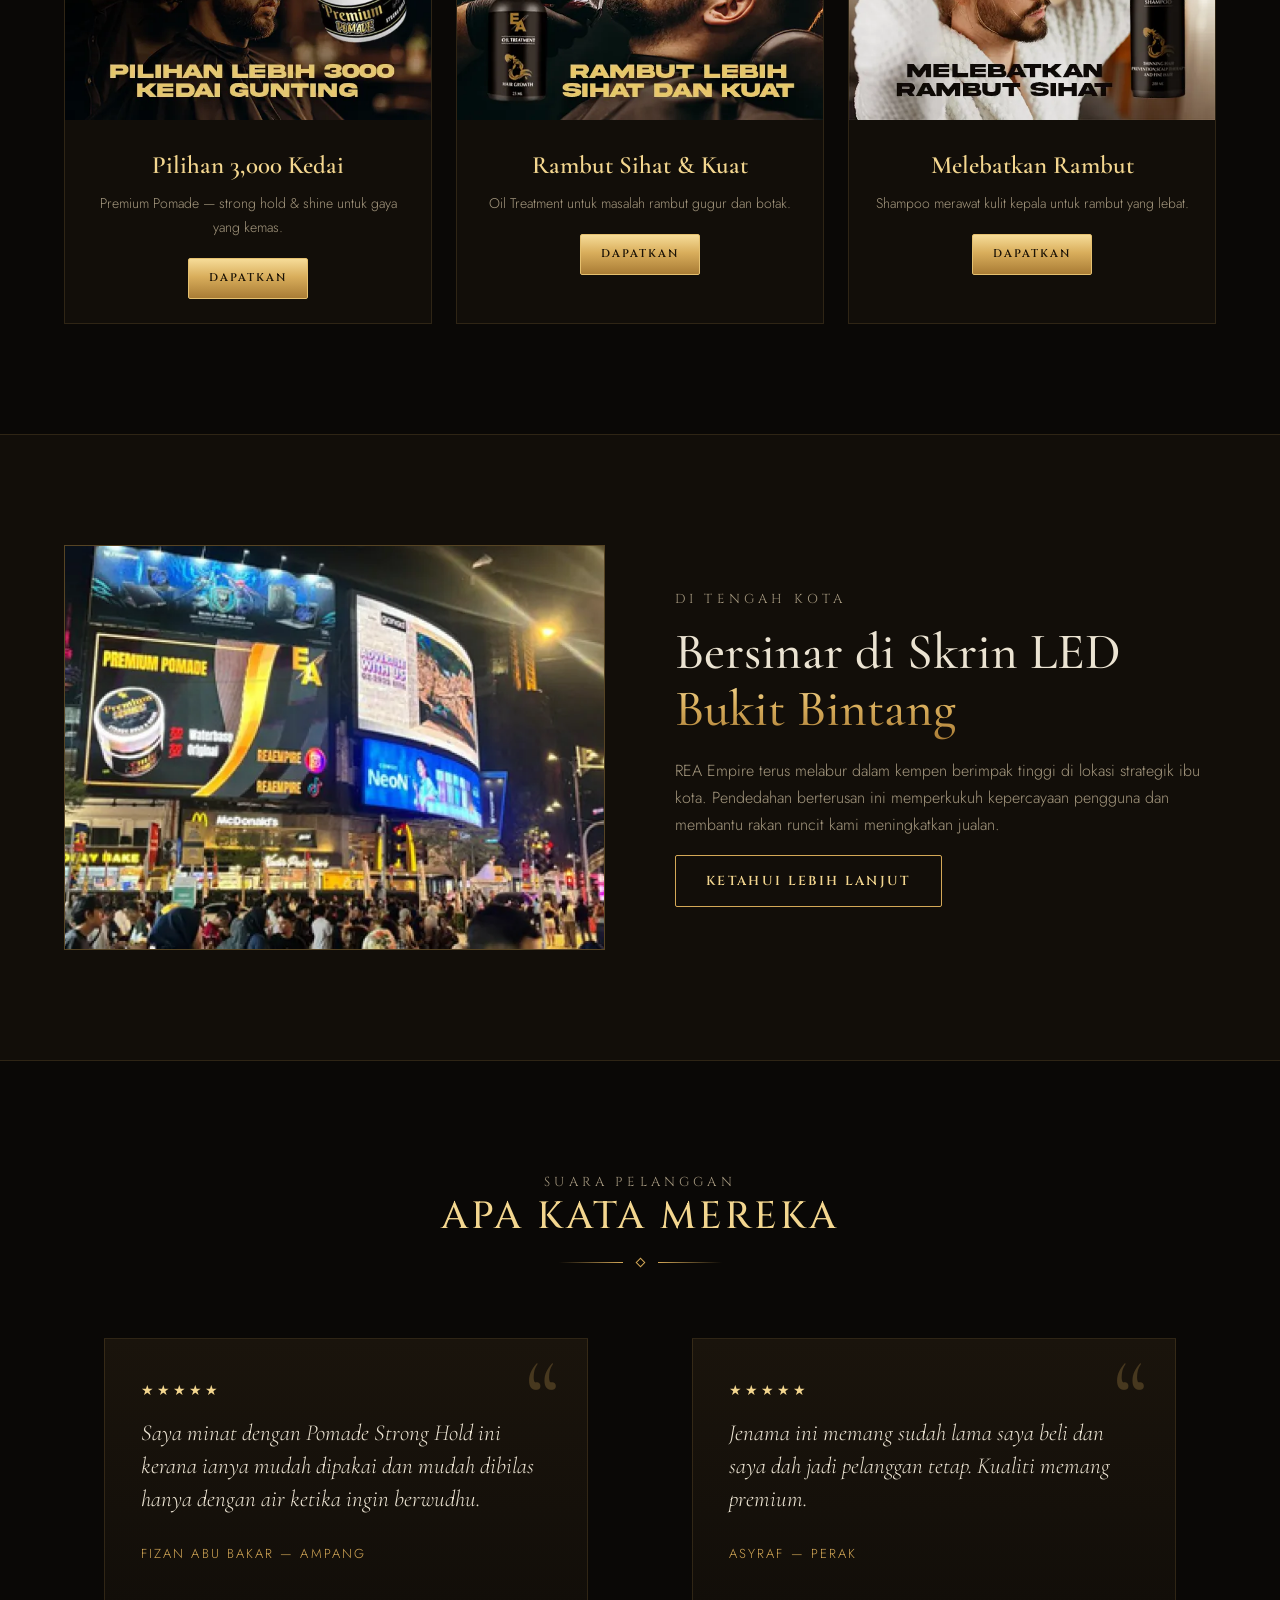
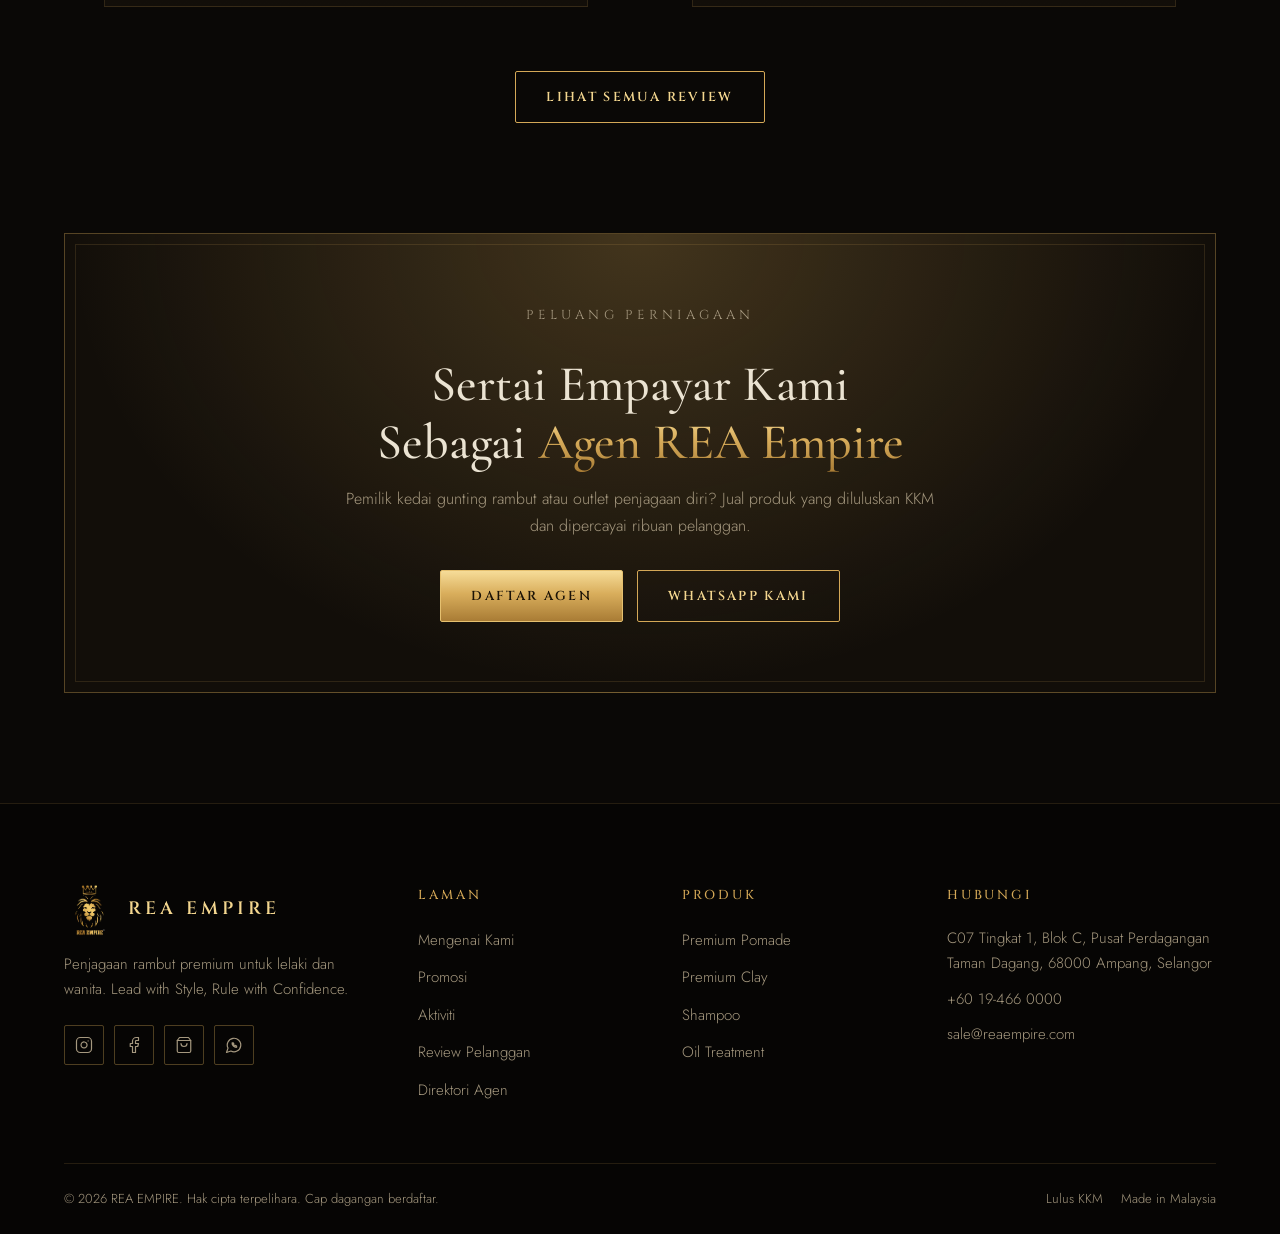
==== commit 1091b561: "Link Oil Treatment to its Shopee listing Co-Authored-By: Claude Opus 5.5 <noreply@anthropic.com>" ====
--- a/index.html
+++ b/index.html
@@ -340,6 +340,6 @@
     <svg viewBox="0 0 24 24" fill="none" stroke="currentColor" stroke-width="1.8" stroke-linecap="round" stroke-linejoin="round"><path d="M7.9 20A9 9 0 1 0 4 16.1L2 22Z"/><path d="M9.5 9.5c.3 1.6 1.4 3.1 3 4l1-1 2 1v1.5c-3 .5-6.5-3-6-6h1.5l1 2z"/></svg>
   </a>
 
-  <script src="assets/js/main.js?v=11"></script>
+  <script src="assets/js/main.js?v=12"></script>
 </body>
 </html>
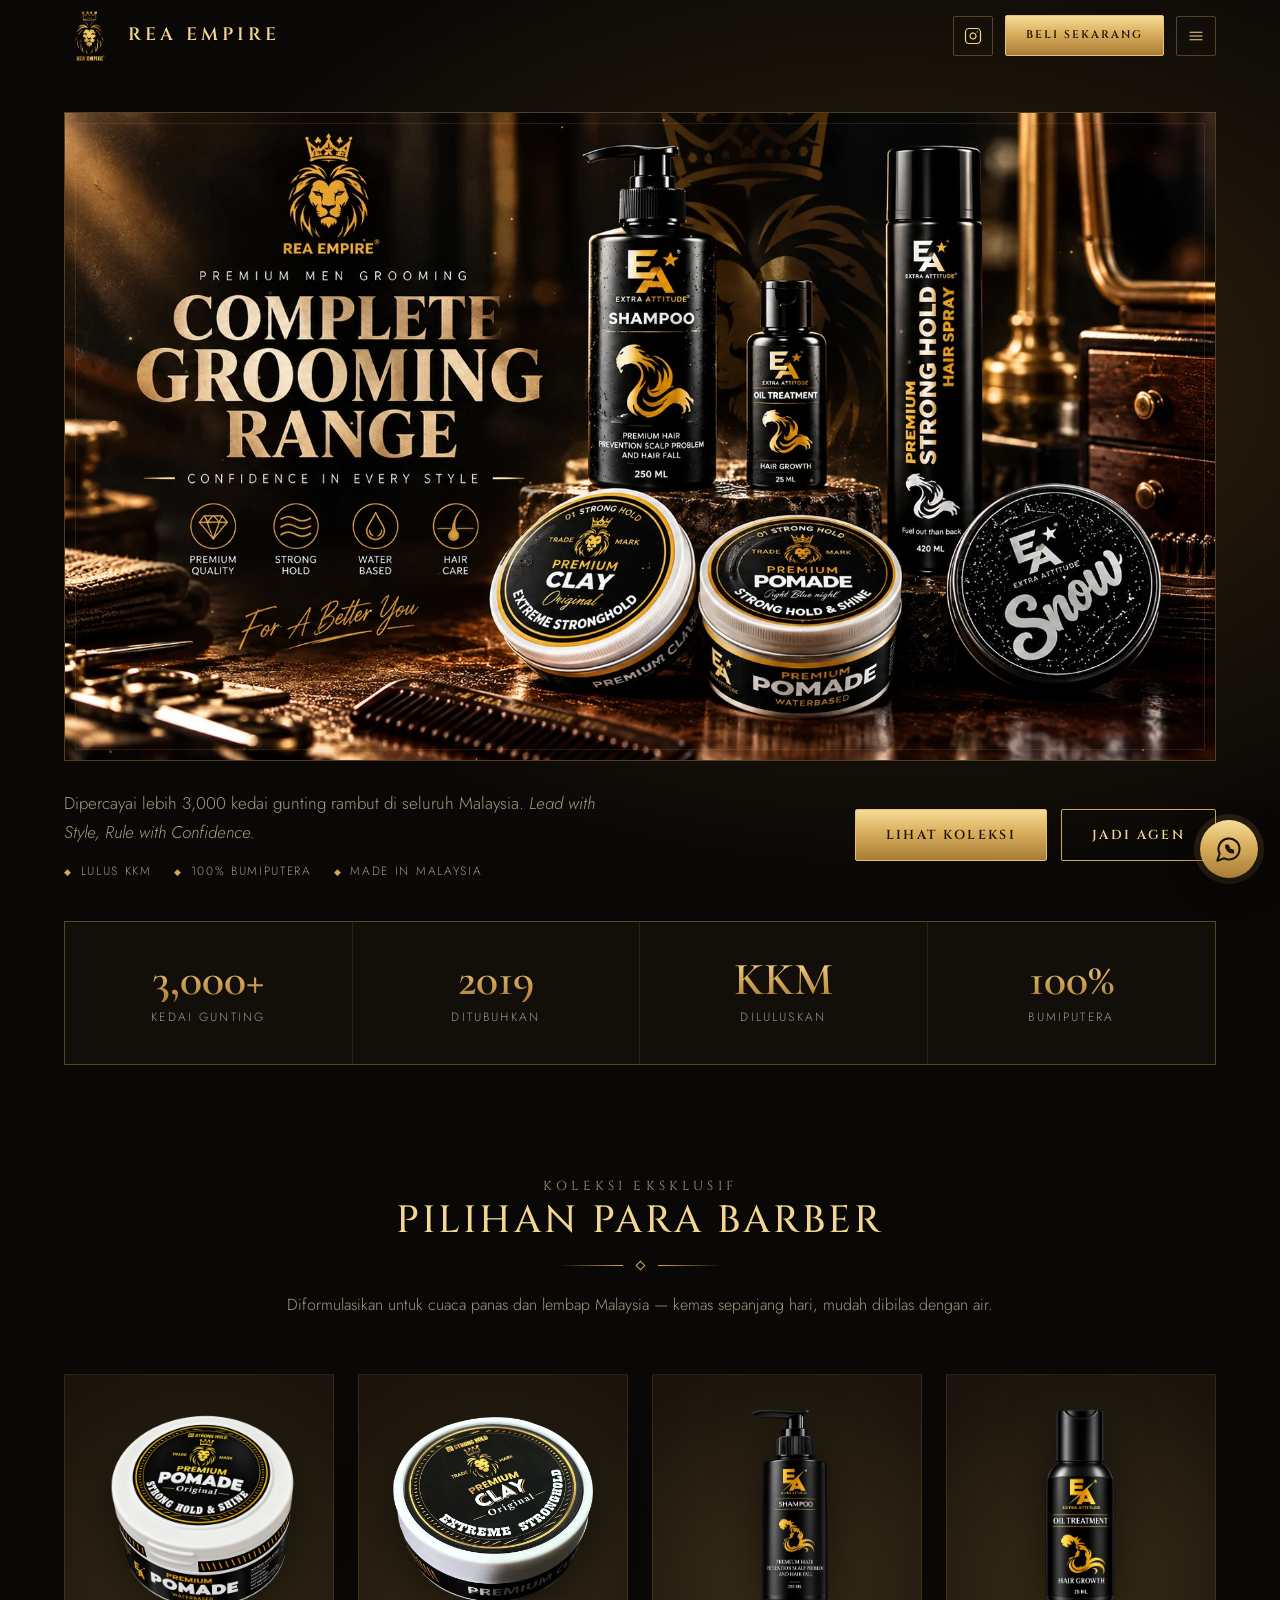
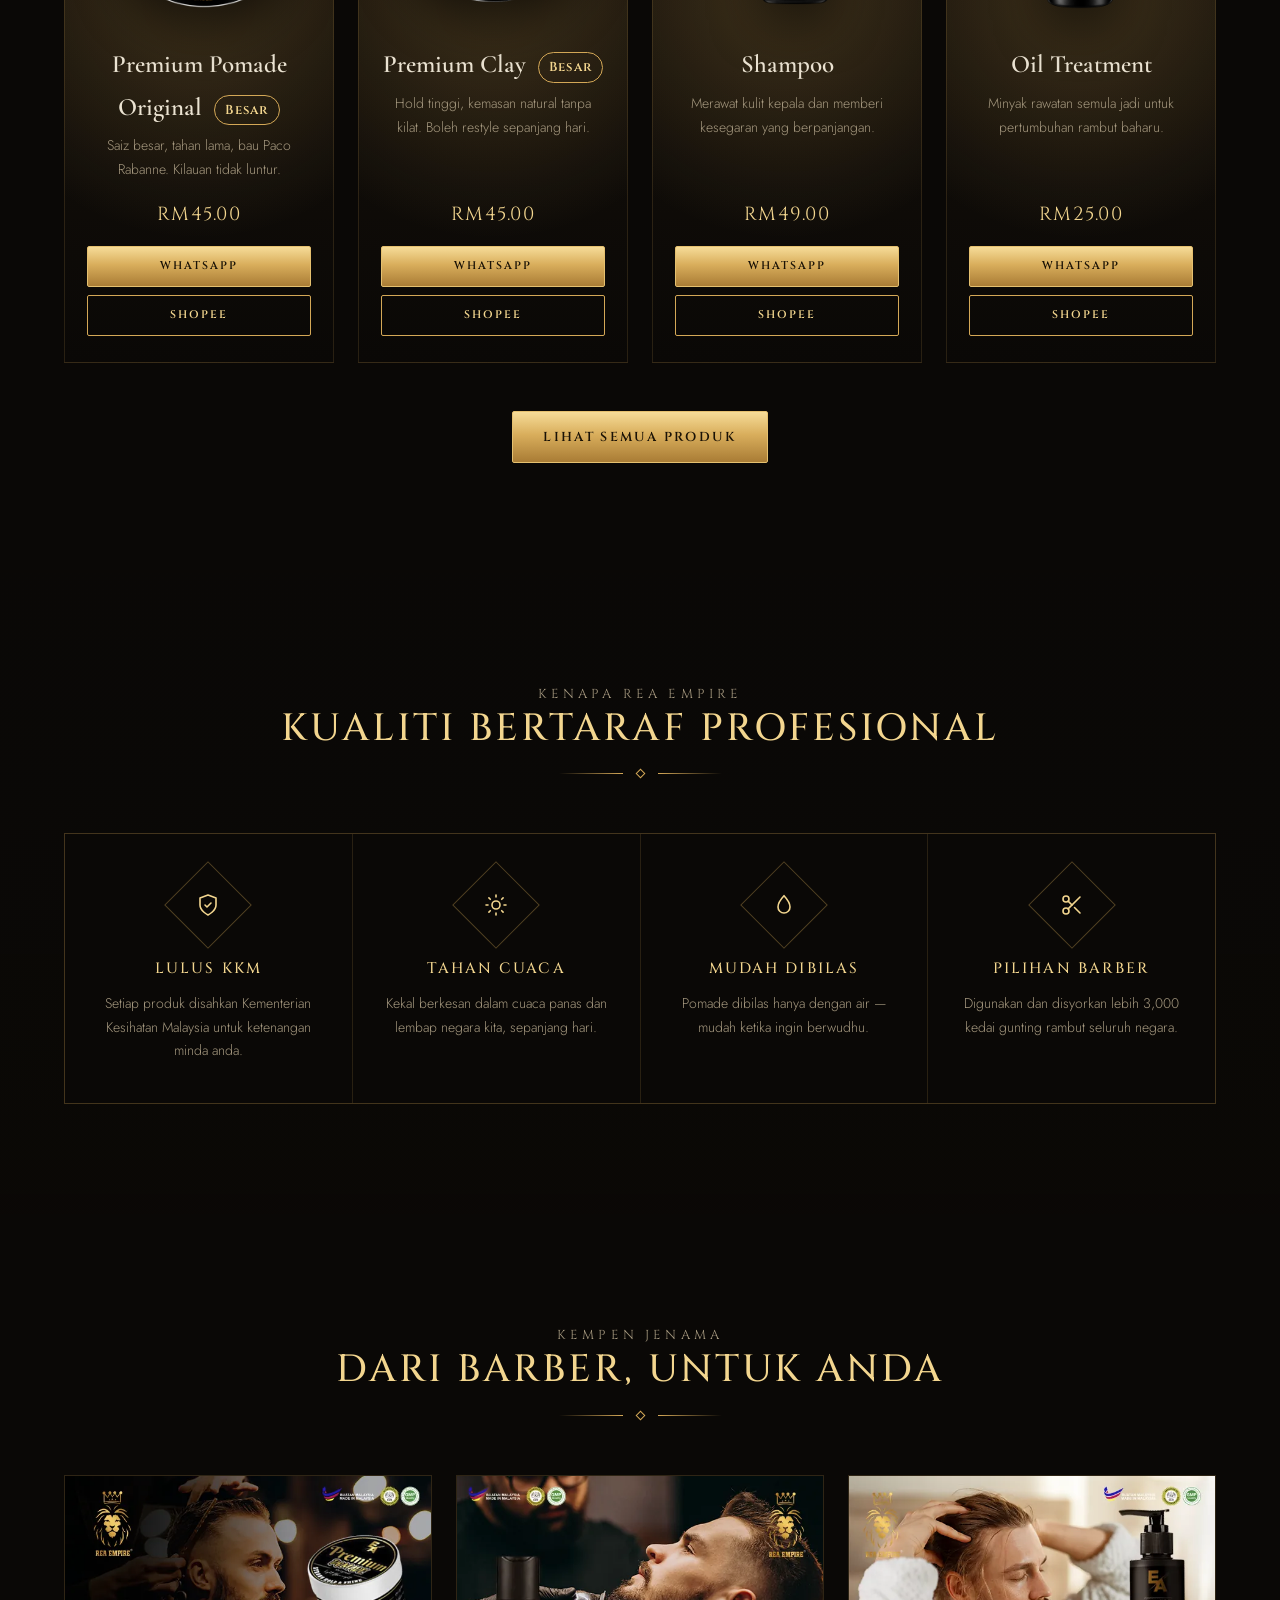
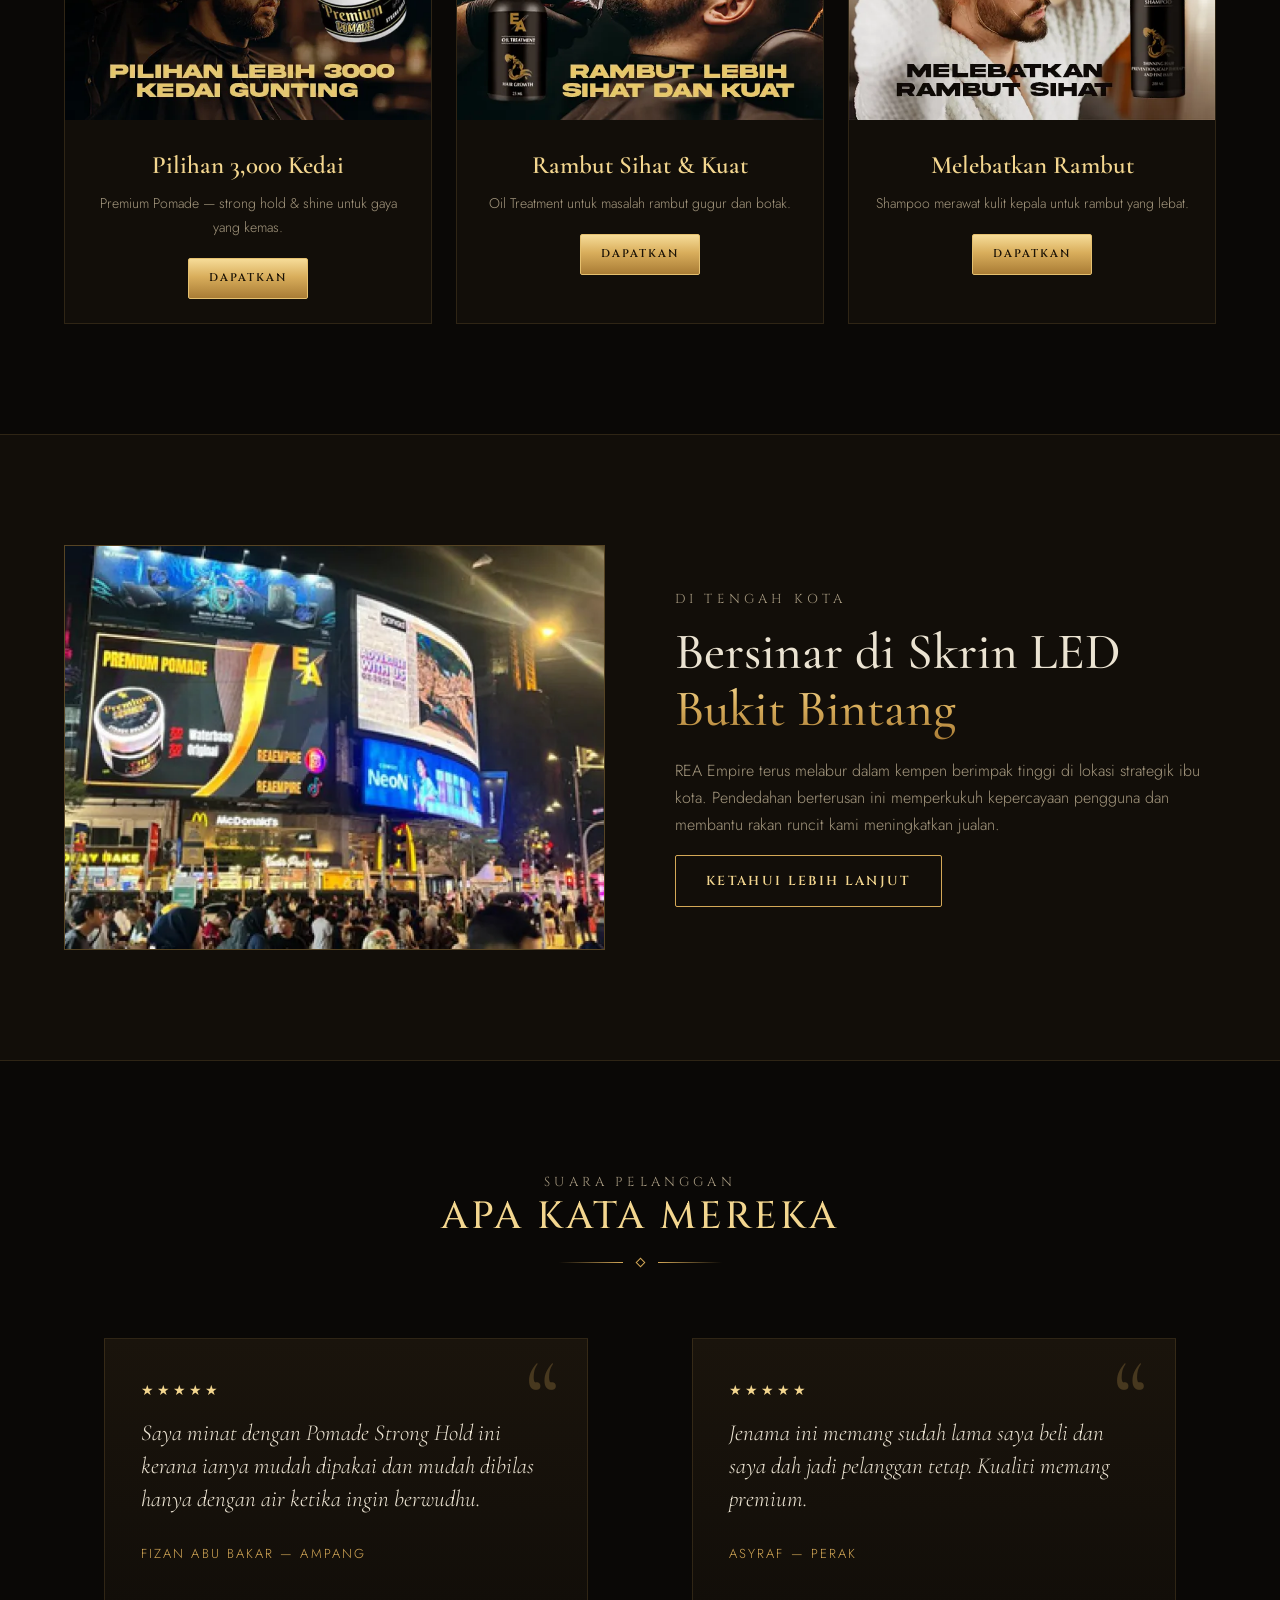
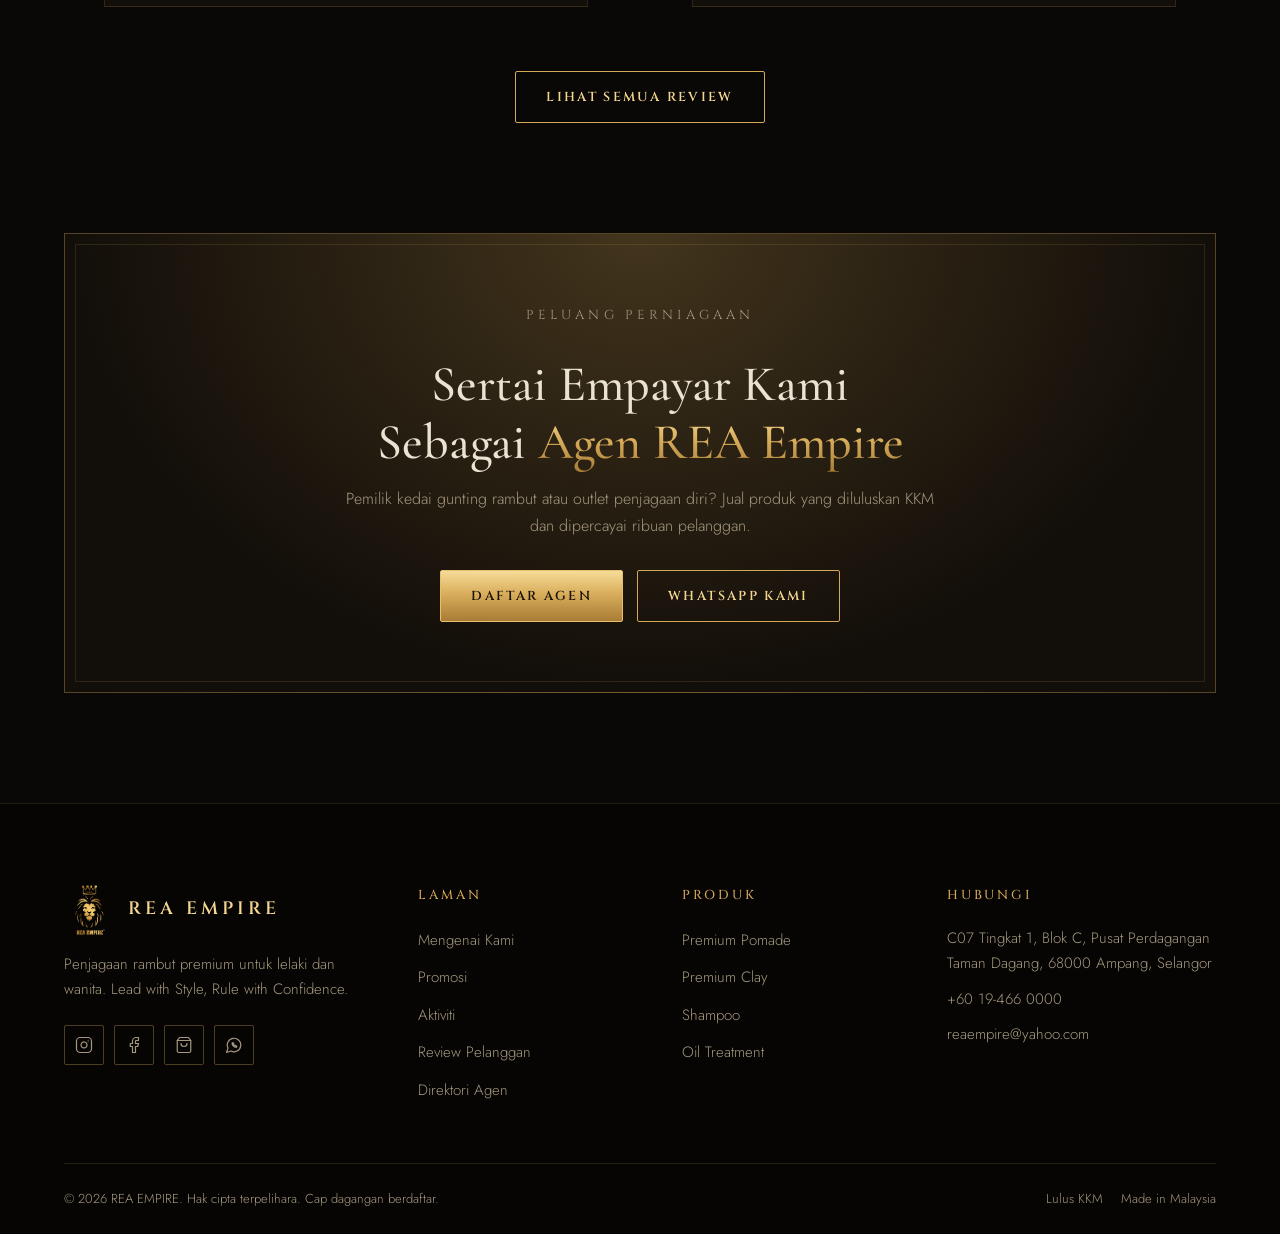
==== commit 418103d2: "Update contact email and ReaKasih 2026 dates Switch email to reaempire@yahoo.com, extend ReaKasih to" ====
--- a/index.html
+++ b/index.html
@@ -317,7 +317,7 @@
           <ul class="footer-contact">
             <li>C07 Tingkat 1, Blok C, Pusat Perdagangan Taman Dagang, 68000 Ampang, Selangor</li>
             <li><a href="tel:+60194660000">+60 19-466 0000</a></li>
-            <li><a href="mailto:sale@reaempire.com">sale@reaempire.com</a></li>
+            <li><a href="mailto:reaempire@yahoo.com">reaempire@yahoo.com</a></li>
           </ul>
         </div>
       </div>
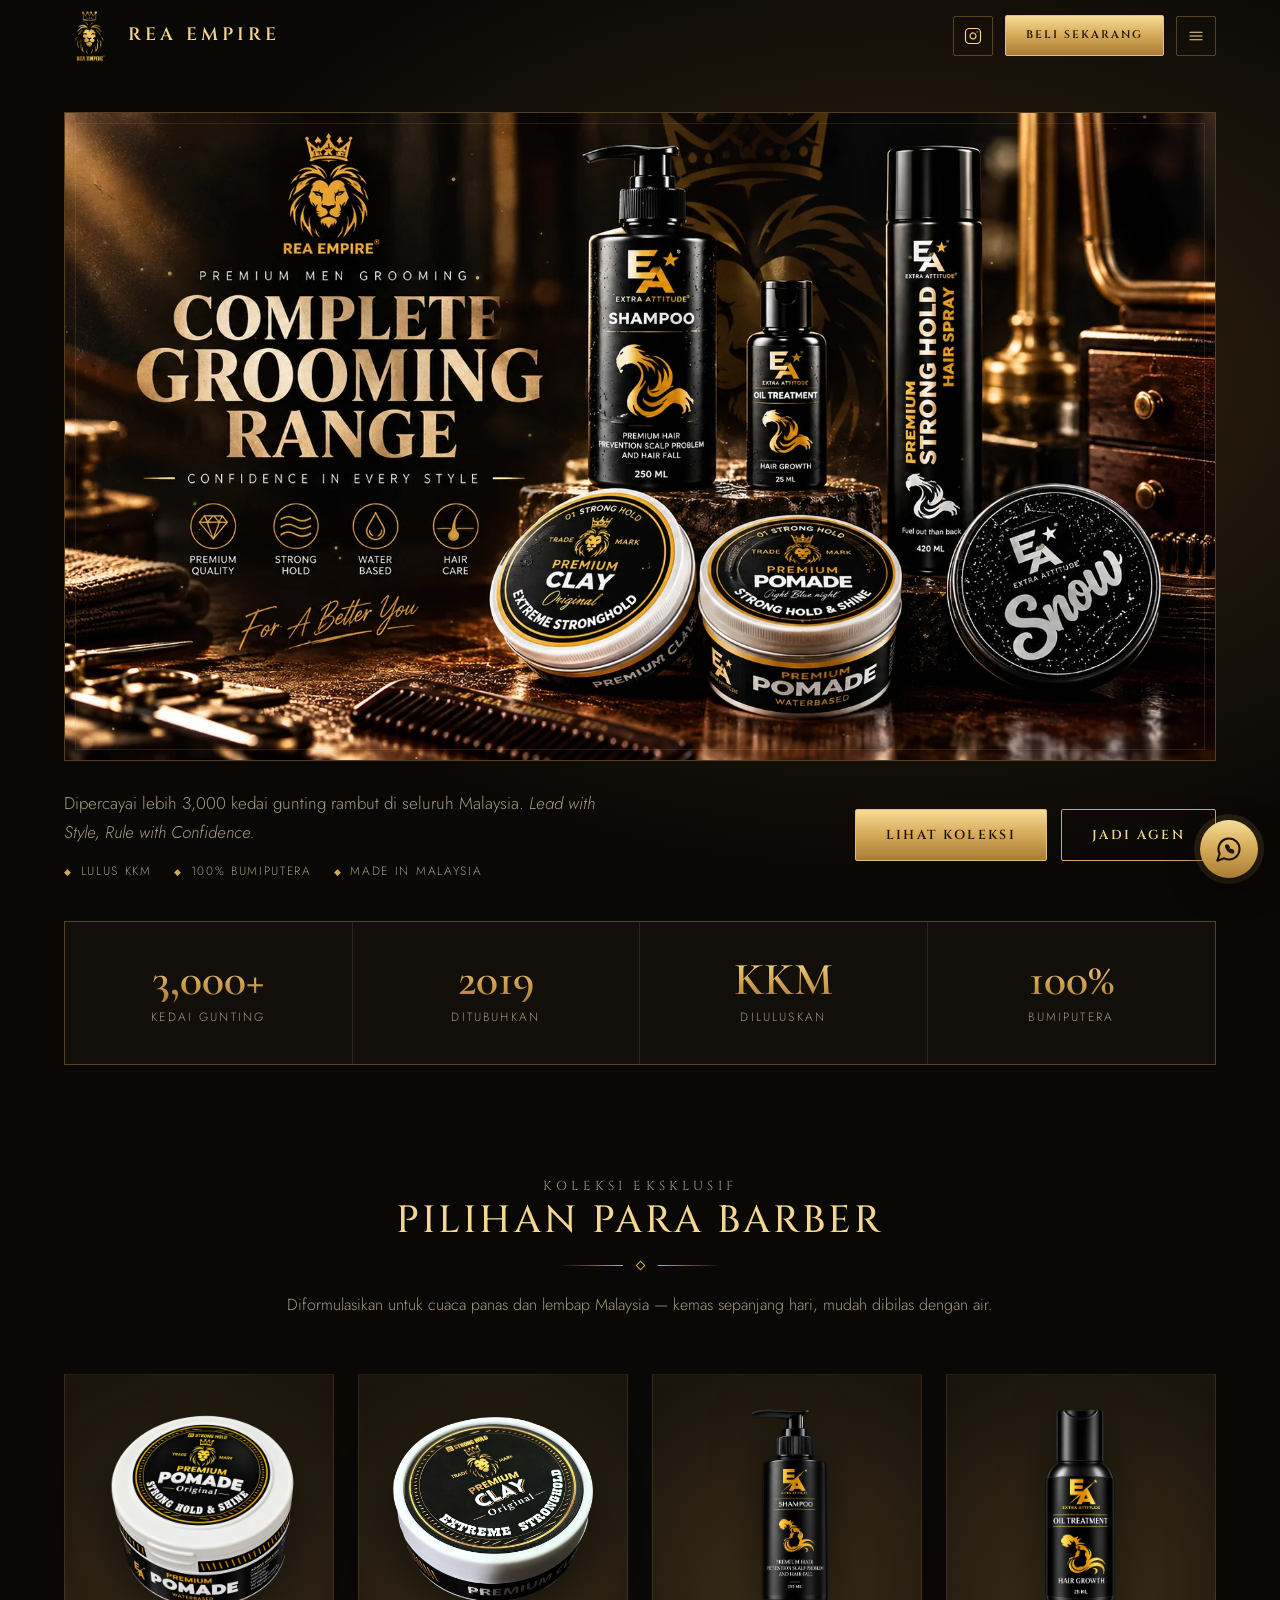
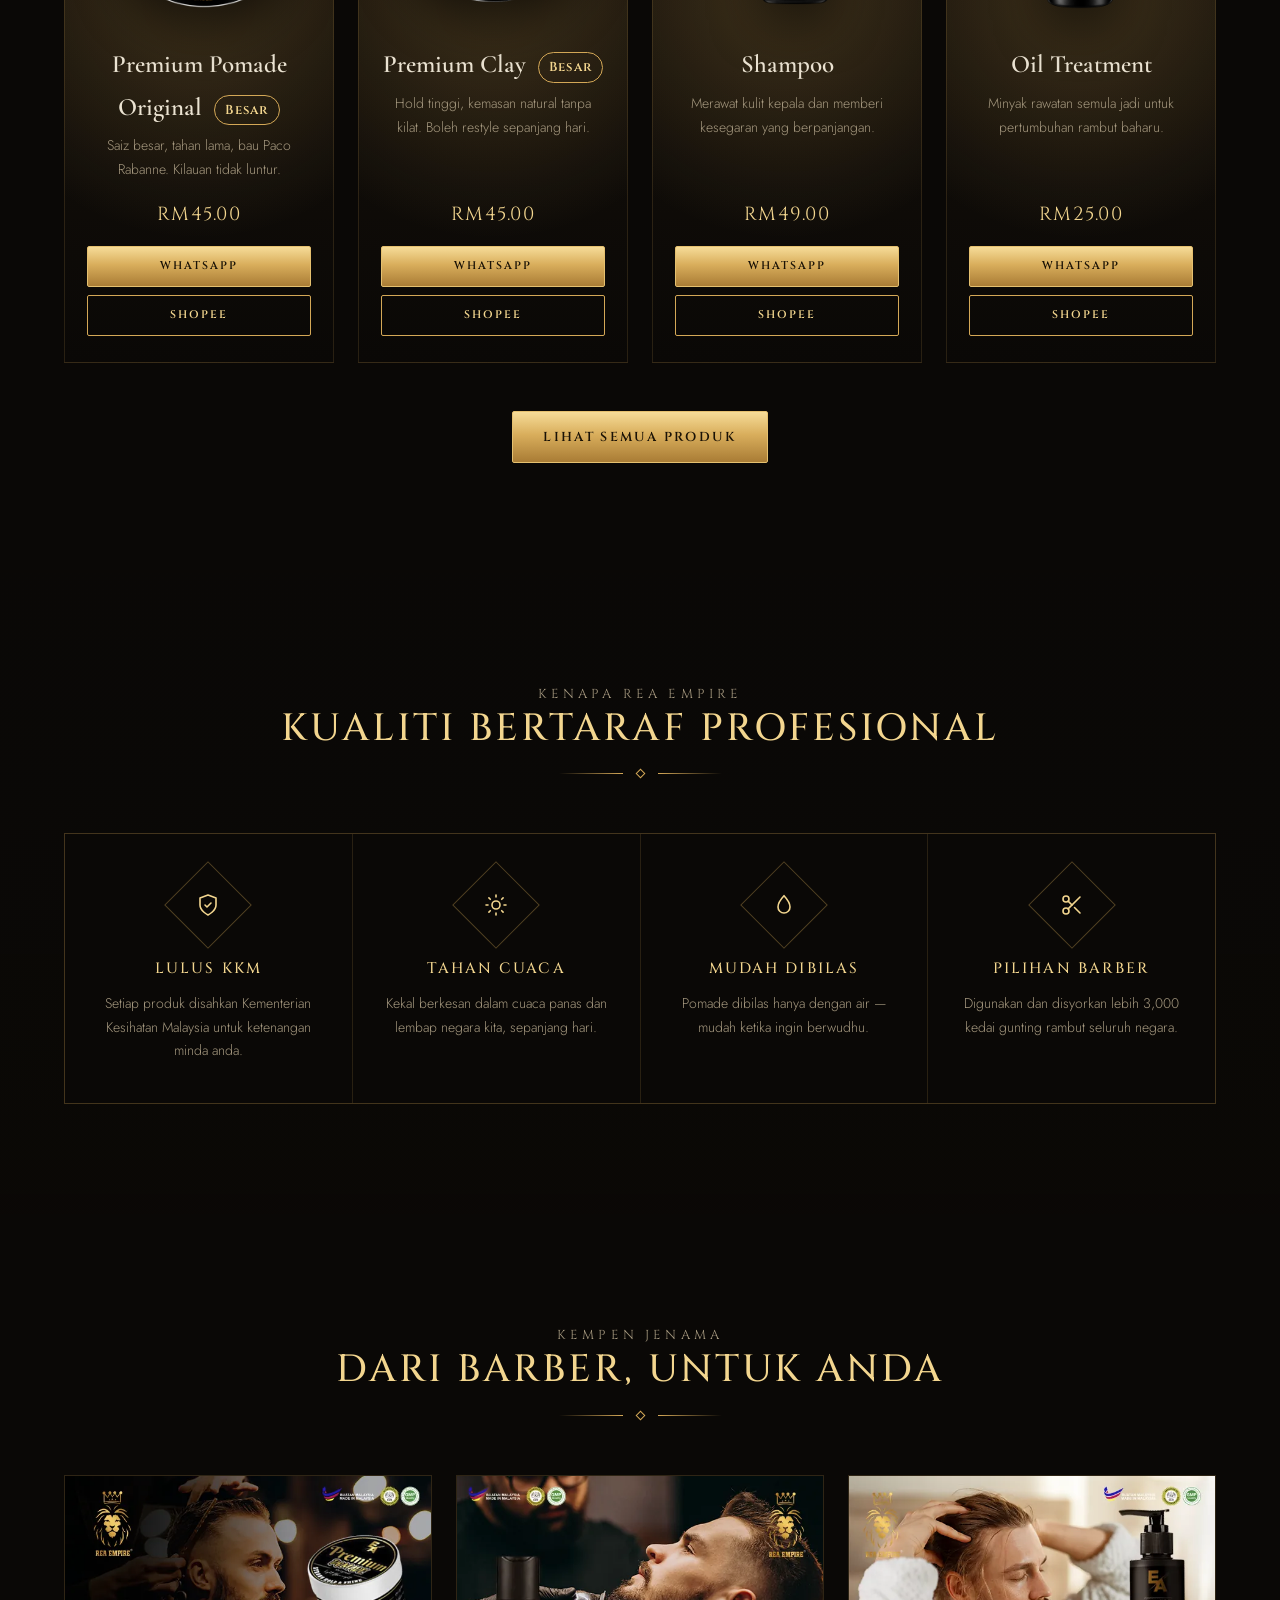
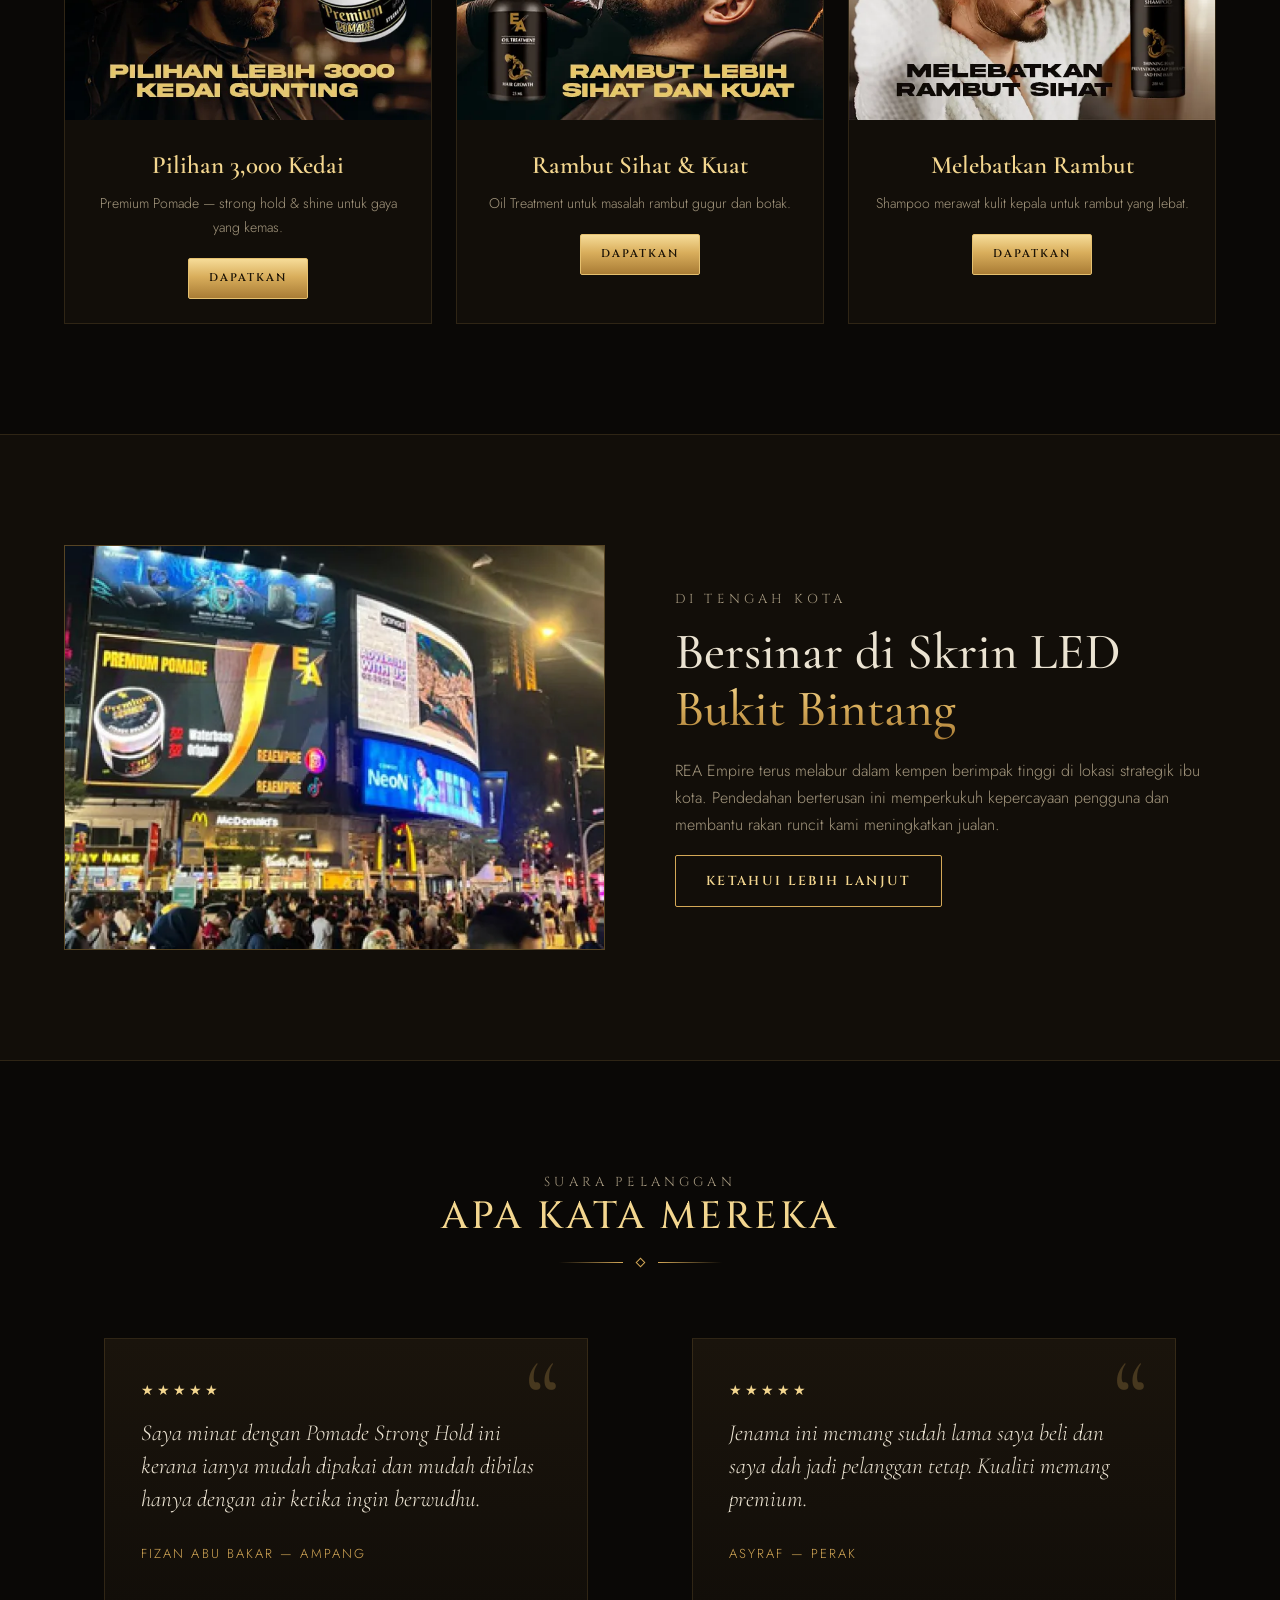
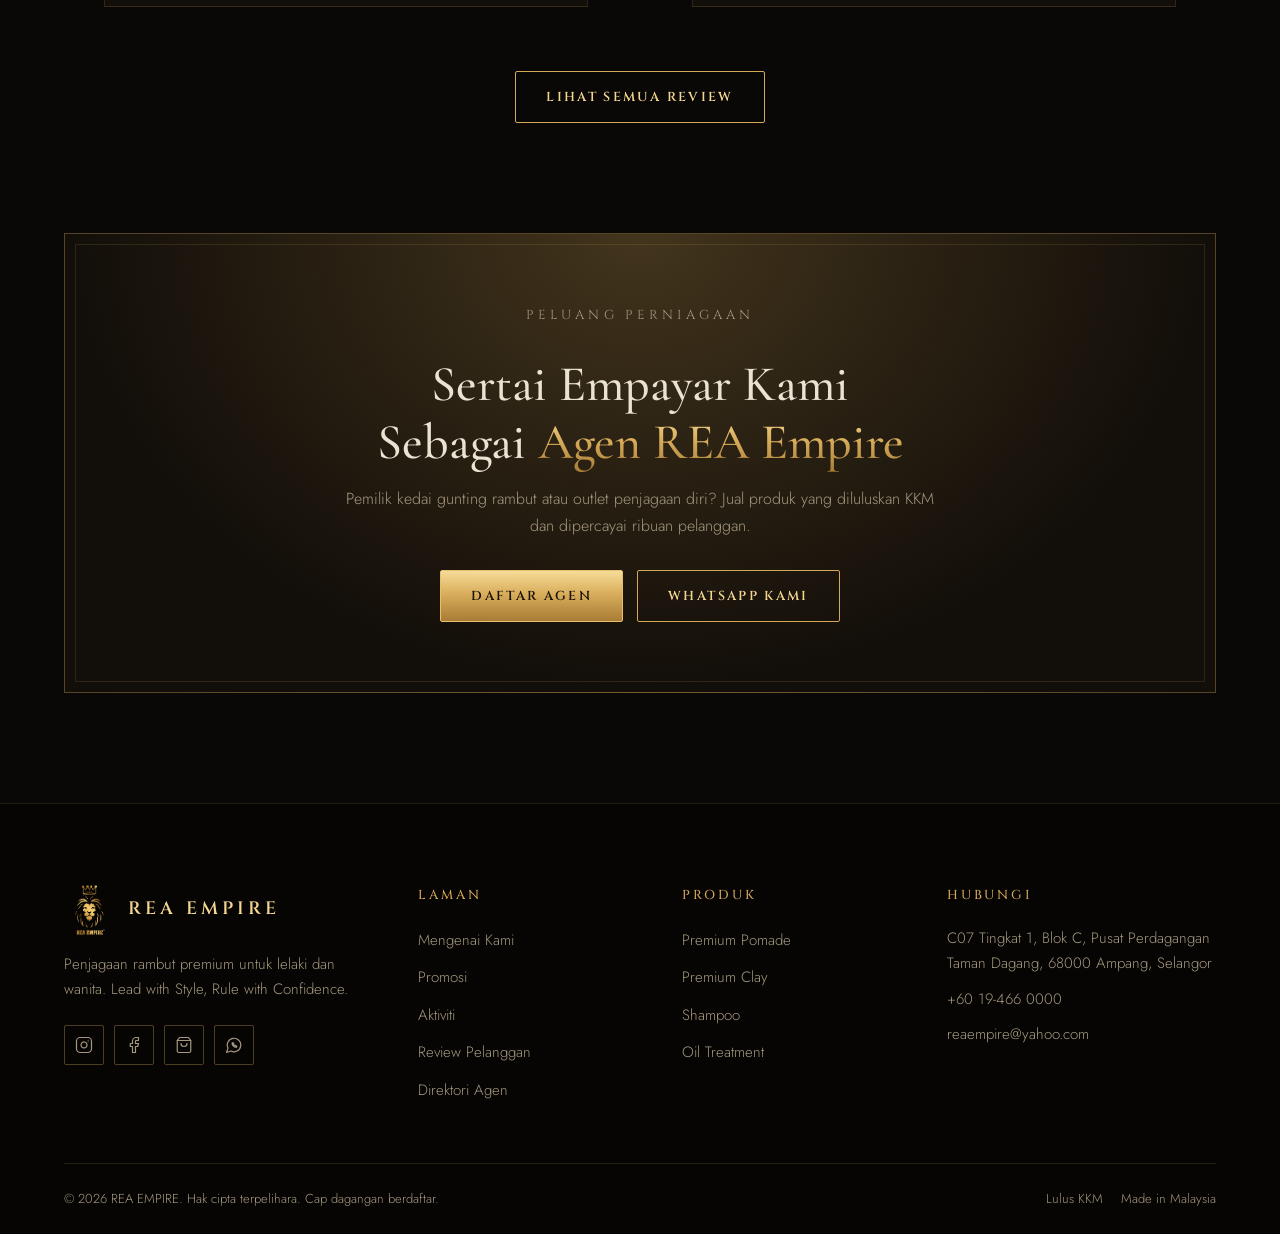
==== commit 6ba92fb4: "Add canonical and og:url pointing to reaempire.my Co-Authored-By: Claude Opus 5.5 <noreply@anthropic" ====
--- a/index.html
+++ b/index.html
@@ -8,6 +8,8 @@
   <meta property="og:type" content="website">
   <meta property="og:title" content="REA Empire — Lead with Style, Rule with Confidence">
   <meta property="og:description" content="Penjagaan rambut premium yang dipercayai lebih 3,000 kedai gunting rambut di seluruh Malaysia.">
+  <link rel="canonical" href="https://reaempire.my/">
+  <meta property="og:url" content="https://reaempire.my/">
   <meta property="og:image" content="https://reaempire.my/assets/img/share-grooming-range.jpg">
   <meta property="og:image:width" content="1200">
   <meta property="og:image:height" content="675">
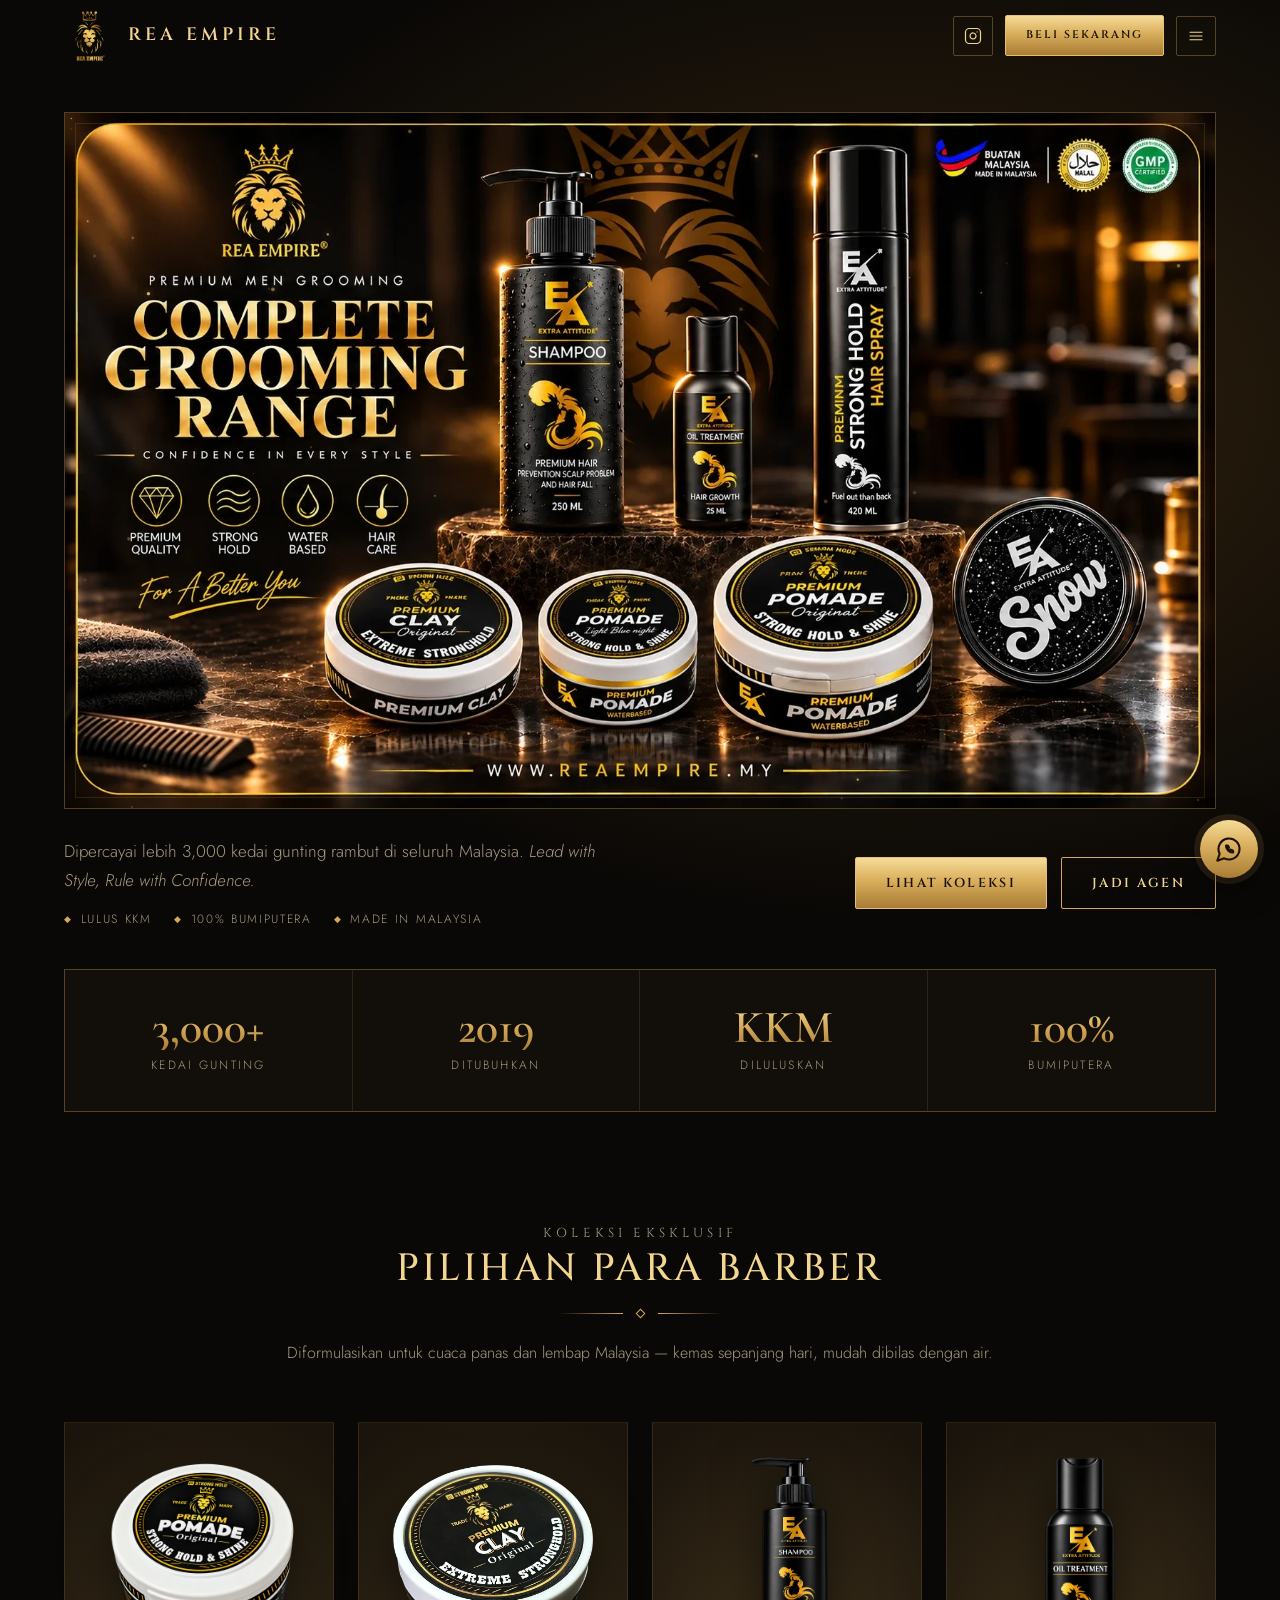
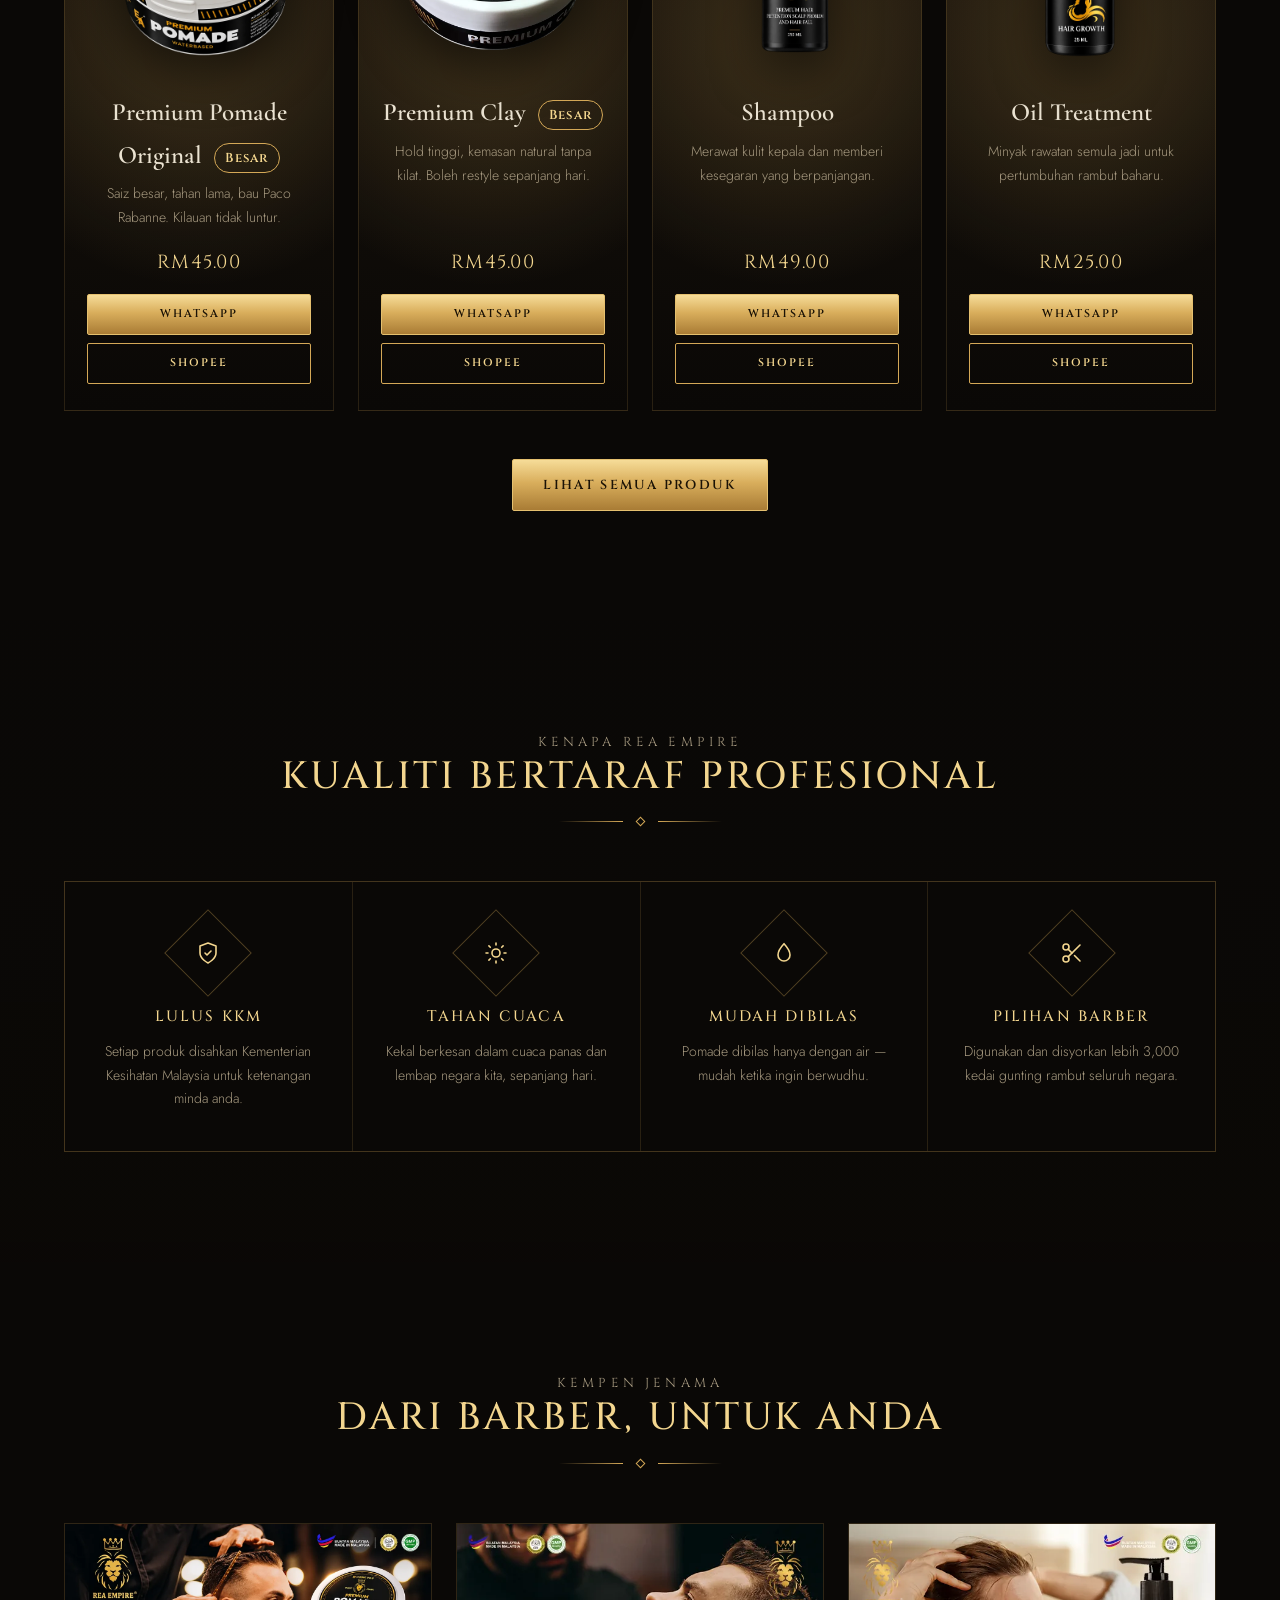
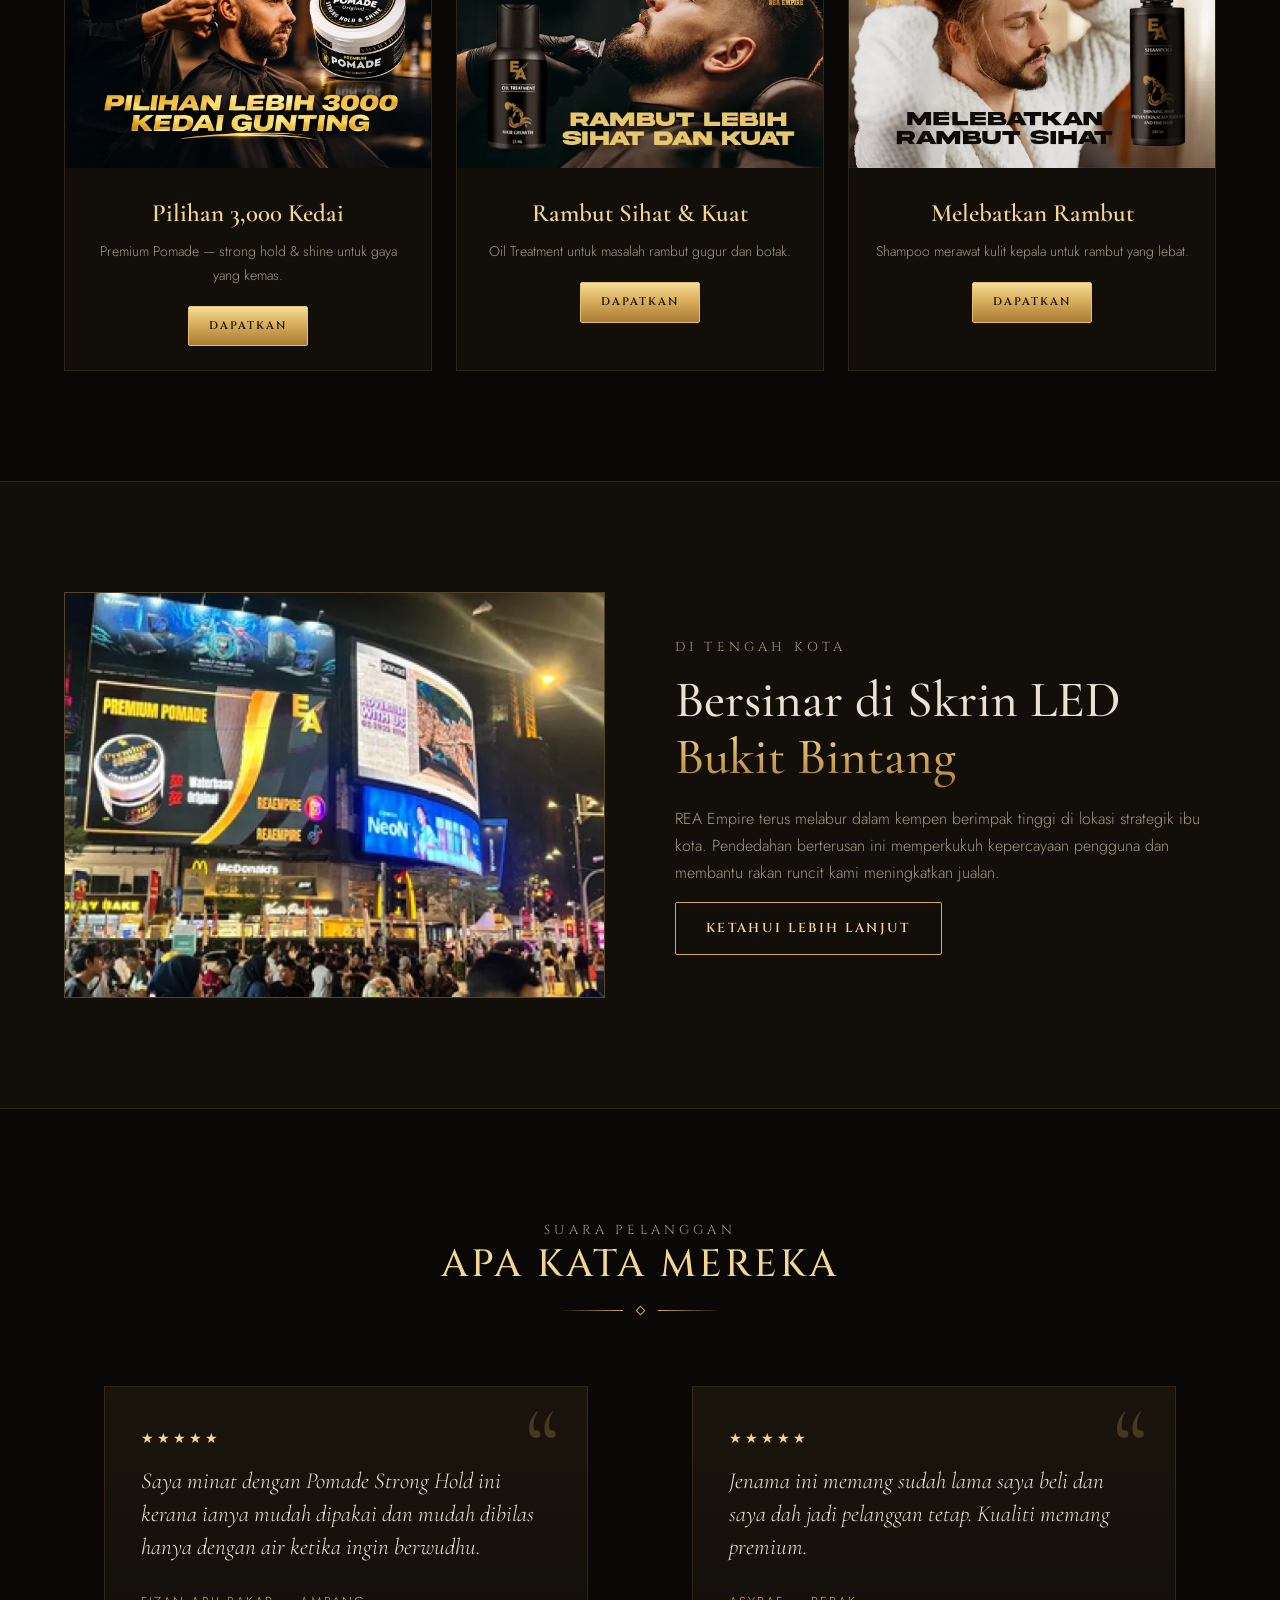
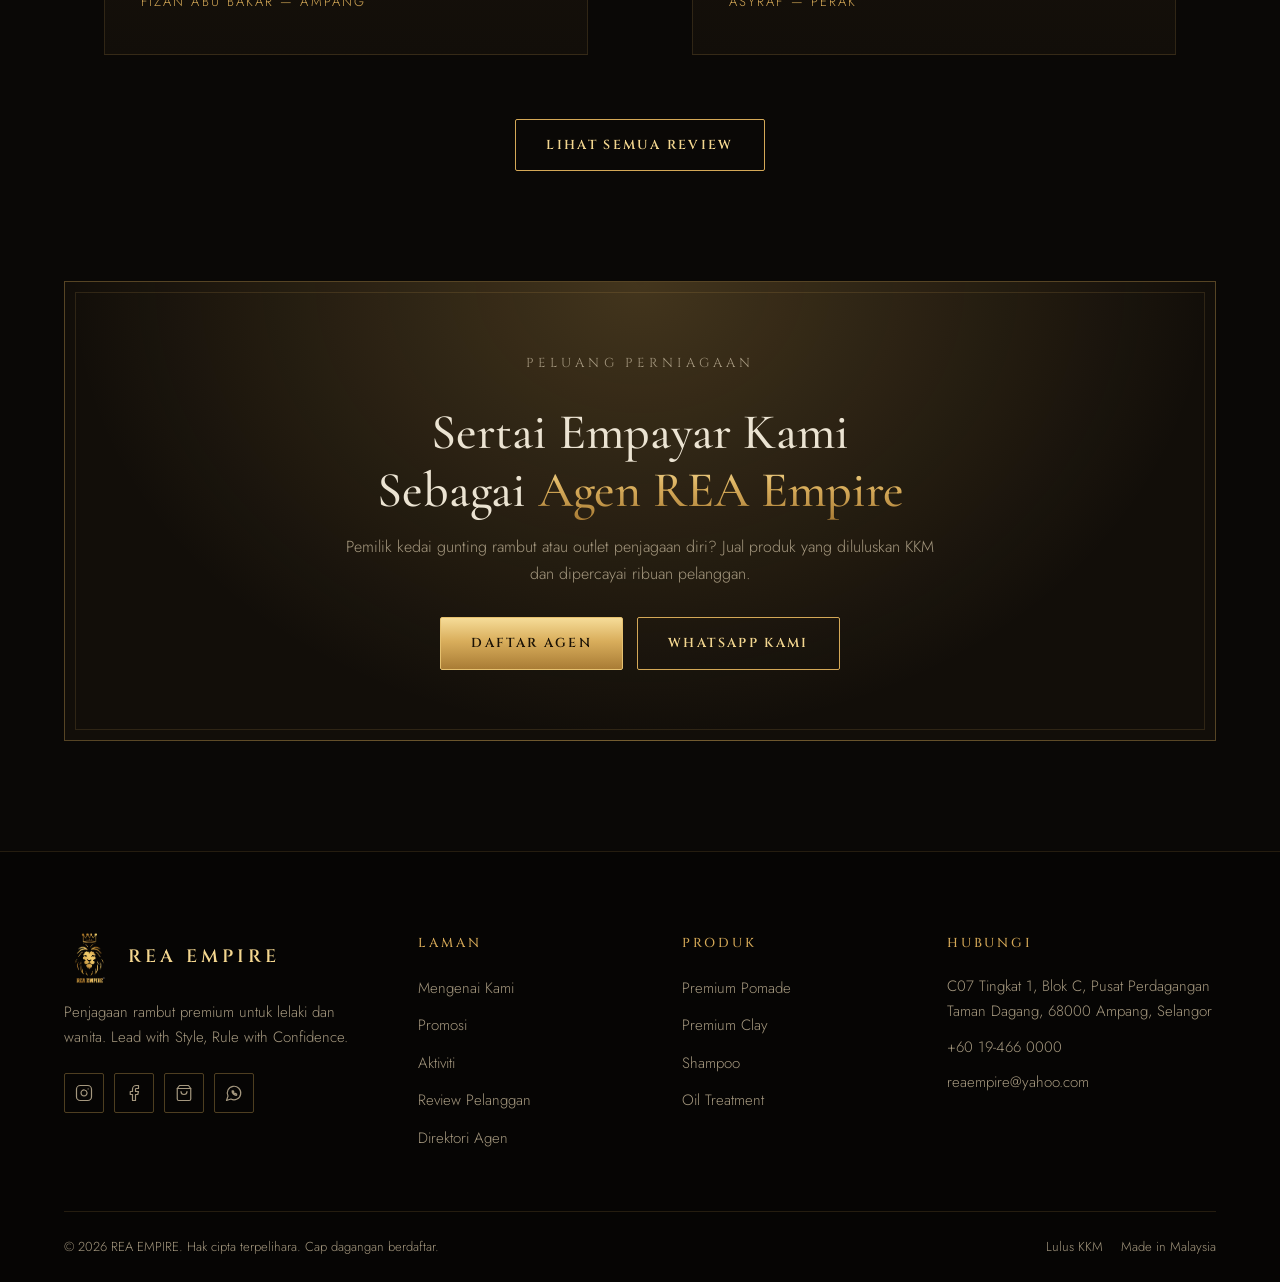
==== commit ffd99df7: "Replace hero, pomade tile and EA lineup images with new artwork New Complete Grooming Range hero and" ====
--- a/index.html
+++ b/index.html
@@ -10,14 +10,14 @@
   <meta property="og:description" content="Penjagaan rambut premium yang dipercayai lebih 3,000 kedai gunting rambut di seluruh Malaysia.">
   <link rel="canonical" href="https://reaempire.my/">
   <meta property="og:url" content="https://reaempire.my/">
-  <meta property="og:image" content="https://reaempire.my/assets/img/share-grooming-range.jpg">
+  <meta property="og:image" content="https://reaempire.my/assets/img/share-grooming-range-v2.jpg">
   <meta property="og:image:width" content="1200">
-  <meta property="og:image:height" content="675">
+  <meta property="og:image:height" content="725">
   <link rel="icon" href="assets/img/logo-transparent-01.webp">
   <link rel="preconnect" href="https://fonts.googleapis.com">
   <link rel="preconnect" href="https://fonts.gstatic.com" crossorigin>
   <link href="https://fonts.googleapis.com/css2?family=Cinzel:wght@400;500;600;700&family=Cormorant+Garamond:ital,wght@0,500;0,600;1,500&family=Jost:wght@300;400;500&display=swap" rel="stylesheet">
-  <link rel="stylesheet" href="assets/css/style.css?v=18">
+  <link rel="stylesheet" href="assets/css/style.css?v=19">
 </head>
 <body>
   <a class="skip-link" href="#main">Langkau ke kandungan</a>
@@ -58,9 +58,9 @@
       <div class="container">
         <h1 class="sr-only">REA Empire — Gaya Premium, Keyakinan Diraja</h1>
         <div class="hero-frame hero-poster">
-          <img src="assets/img/hero-grooming-range.webp"
-            srcset="assets/img/hero-grooming-range-900.webp 900w, assets/img/hero-grooming-range.webp 1672w"
-            sizes="(max-width: 1248px) 100vw, 1200px" width="1672" height="941"
+          <img src="assets/img/hero-grooming-range-v2.webp"
+            srcset="assets/img/hero-grooming-range-v2-900.webp 900w, assets/img/hero-grooming-range-v2.webp 1613w"
+            sizes="(max-width: 1248px) 100vw, 1200px" width="1613" height="975"
             alt="REA Empire Complete Grooming Range — Shampoo, Oil Treatment, Hair Spray, Premium Clay, Premium Pomade dan Snow" fetchpriority="high">
           <canvas class="sparkles" aria-hidden="true"></canvas>
         </div>
@@ -197,7 +197,7 @@
         </div>
         <div class="showcase-grid">
           <article class="tile reveal">
-            <div class="tile-media"><img src="assets/img/web-adsartboard-1.webp" alt="Premium Pomade — pilihan lebih 3000 kedai gunting" loading="lazy"></div>
+            <div class="tile-media"><img src="assets/img/pomade-3000-kedai.webp" alt="Premium Pomade — pilihan lebih 3000 kedai gunting" loading="lazy"></div>
             <div class="tile-body">
               <h3>Pilihan 3,000 Kedai</h3>
               <p>Premium Pomade — strong hold &amp; shine untuk gaya yang kemas.</p>
--- a/assets/css/style.css
+++ b/assets/css/style.css
@@ -223,7 +223,7 @@
   overflow: hidden; clip: rect(0 0 0 0); white-space: nowrap; border: 0;
 }
 .hero-poster { display: block; min-height: 0; background: var(--bg); }
-.hero-poster img { width: 100%; height: auto; aspect-ratio: 1672 / 941; object-fit: cover; }
+.hero-poster img { width: 100%; height: auto; aspect-ratio: 1613 / 975; object-fit: cover; }
 .hero-bar {
   display: flex; align-items: center; justify-content: space-between; gap: 32px;
   padding: 28px 0 0;
